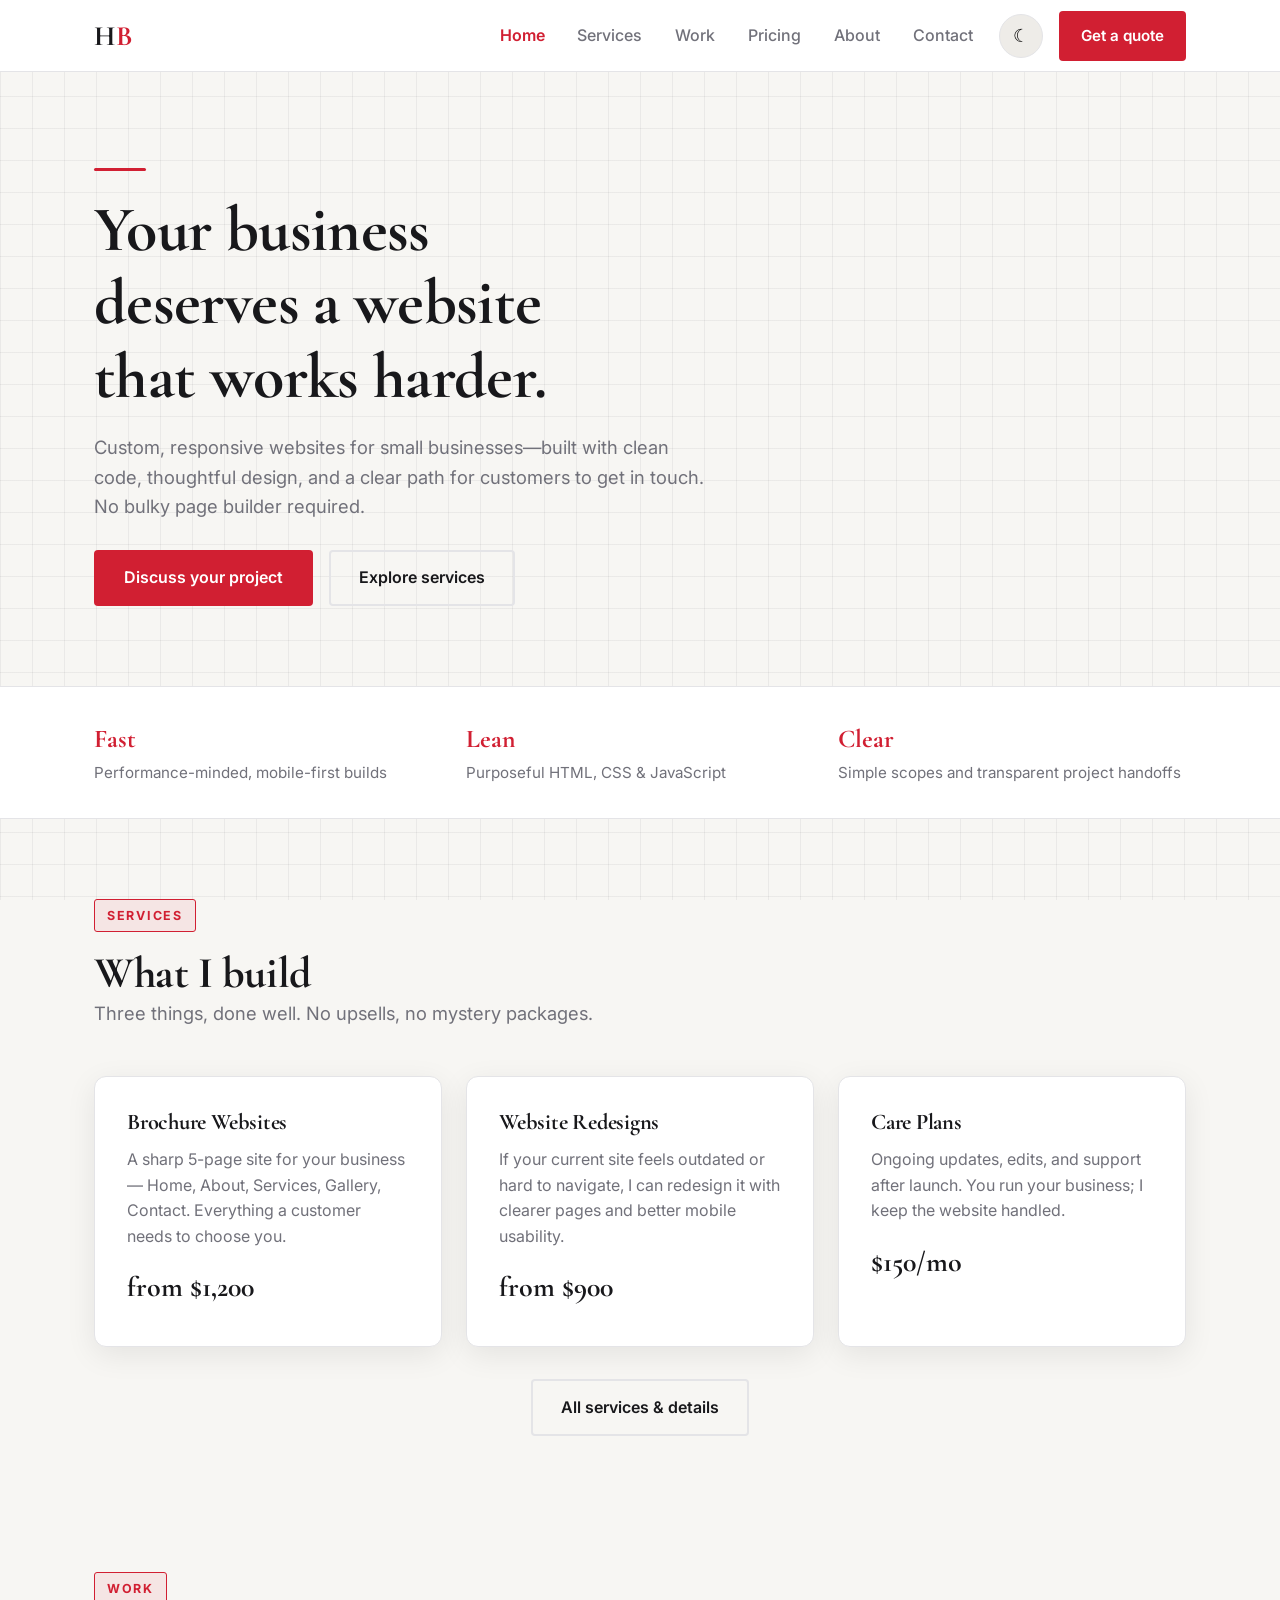
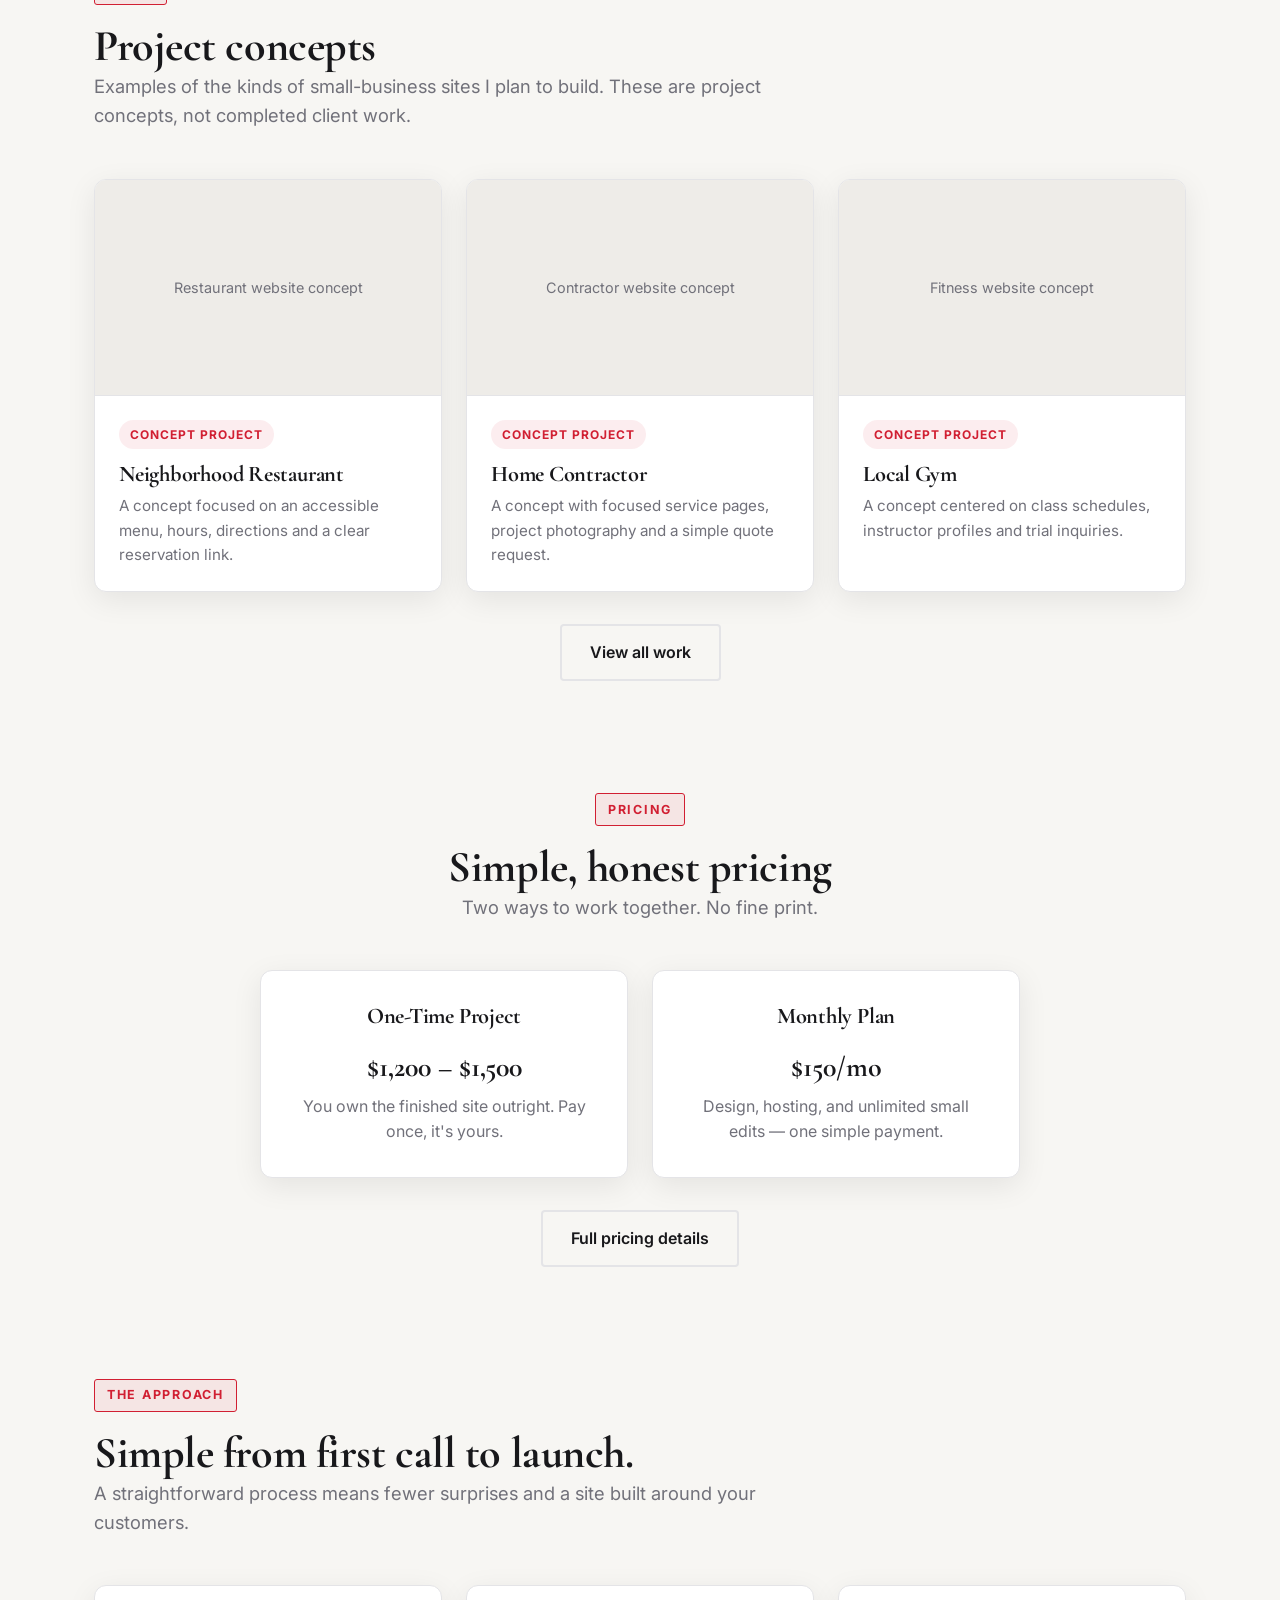
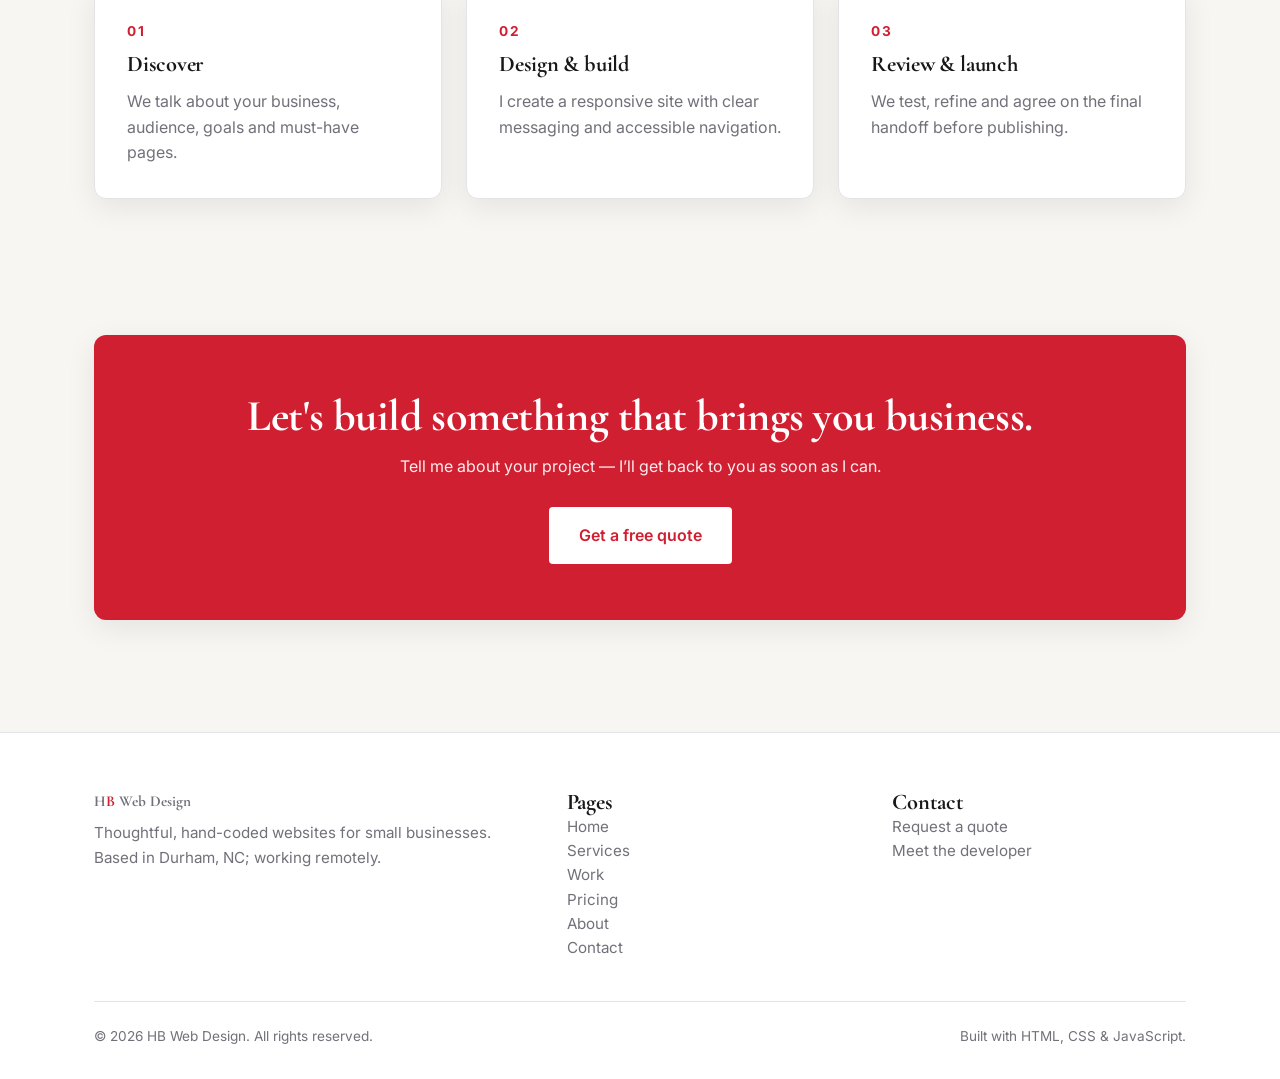
==== index.html @ 2595bcf3 "Build initial HB Web Design website" ====
<!DOCTYPE html>
<html lang="en" data-theme="light">
<head>
  <meta charset="UTF-8">
  <meta name="viewport" content="width=device-width, initial-scale=1.0">
  <title>HB Web Design — Websites for Small Businesses</title>
  <meta name="description" content="HB Web Design builds fast, hand-coded websites for small businesses in the Bay Area, New Orleans, and Durham. No page builders, no bloat — just sites that bring you customers.">
  <link rel="icon" type="image/png" href="assets/favicon.png">
  <link rel="stylesheet" href="styles.css">
  <script>
    // Set theme before paint: saved choice > system preference > light default
    (function () {
      var saved = null;
      try { saved = localStorage.getItem('hb-theme'); } catch (e) {}
      var theme = saved || (window.matchMedia('(prefers-color-scheme: dark)').matches ? 'dark' : 'light');
      document.documentElement.setAttribute('data-theme', theme);
    })();
  </script>
</head>
<body>
  <a class="skip-link" href="#main">Skip to content</a>

  <header class="site-header">
    <div class="container">
      <a class="brand" href="index.html">H<span>B</span></a>
      <button class="nav-toggle" type="button" aria-label="Open menu" aria-controls="primary-navigation" aria-expanded="false">☰</button>
      <nav class="nav" id="primary-navigation" aria-label="Main navigation">
        <a class="nav-link active" href="index.html">Home</a>
        <a class="nav-link" href="services.html">Services</a>
        <a class="nav-link" href="work.html">Work</a>
        <a class="nav-link" href="pricing.html">Pricing</a>
        <a class="nav-link" href="about.html">About</a>
        <a class="nav-link" href="contact.html">Contact</a>
        <button class="theme-toggle" type="button" aria-label="Toggle color theme">◐</button>
        <a class="btn btn-primary" href="contact.html">Get a quote</a>
      </nav>
    </div>
  </header>

  <main id="main">
    <!-- Hero -->
    <section class="hero">
      <div class="container">
        <h1>Your business deserves a website that works harder.</h1>
        <p class="lead">Custom, responsive websites for small businesses—built with clean code, thoughtful design, and a clear path for customers to get in touch. No bulky page builder required.</p>
        <div class="btn-group">
          <a class="btn btn-primary" href="contact.html">Discuss your project</a>
          <a class="btn btn-secondary" href="services.html">Explore services</a>
        </div>
      </div>
    </section>

    <!-- Trust strip -->
    <div class="trust-strip">
      <div class="container">
        <div class="trust-item">
          <strong>Fast</strong>
          <span>Performance-minded, mobile-first builds</span>
        </div>
        <div class="trust-item">
          <strong>Lean</strong>
          <span>Purposeful HTML, CSS &amp; JavaScript</span>
        </div>
        <div class="trust-item">
          <strong>Clear</strong>
          <span>Simple scopes and transparent project handoffs</span>
        </div>
      </div>
    </div>

    <!-- Services preview -->
    <section class="section">
      <div class="container">
        <div class="section-head">
          <span class="eyebrow">Services</span>
          <h2>What I build</h2>
          <p class="lead">Three things, done well. No upsells, no mystery packages.</p>
        </div>
        <div class="grid grid--3">
          <div class="card">
            <h3>Brochure Websites</h3>
            <p>A sharp 5-page site for your business — Home, About, Services, Gallery, Contact. Everything a customer needs to choose you.</p>
            <p class="price">from $1,200</p>
          </div>
          <div class="card">
            <h3>Website Redesigns</h3>
            <p>If your current site feels outdated or hard to navigate, I can redesign it with clearer pages and better mobile usability.</p>
            <p class="price">from $900</p>
          </div>
          <div class="card">
            <h3>Care Plans</h3>
            <p>Ongoing updates, edits, and support after launch. You run your business; I keep the website handled.</p>
            <p class="price">$150/mo</p>
          </div>
        </div>
        <div class="text-center mt-2">
          <a class="btn btn-secondary" href="services.html">All services &amp; details</a>
        </div>
      </div>
    </section>

    <!-- Featured work -->
    <section class="section section--tight">
      <div class="container">
        <div class="section-head">
          <span class="eyebrow">Work</span>
          <h2>Project concepts</h2>
          <p class="lead">Examples of the kinds of small-business sites I plan to build. These are project concepts, not completed client work.</p>
        </div>
        <div class="grid grid--3">
          <article class="work-card">
            <div class="work-media">Restaurant website concept</div>
            <div class="work-body">
              <span class="badge">Concept project</span>
              <h3>Neighborhood Restaurant</h3>
              <p>A concept focused on an accessible menu, hours, directions and a clear reservation link.</p>
            </div>
          </article>
          <article class="work-card">
            <div class="work-media">Contractor website concept</div>
            <div class="work-body">
              <span class="badge">Concept project</span>
              <h3>Home Contractor</h3>
              <p>A concept with focused service pages, project photography and a simple quote request.</p>
            </div>
          </article>
          <article class="work-card">
            <div class="work-media">Fitness website concept</div>
            <div class="work-body">
              <span class="badge">Concept project</span>
              <h3>Local Gym</h3>
              <p>A concept centered on class schedules, instructor profiles and trial inquiries.</p>
            </div>
          </article>
        </div>
        <div class="text-center mt-2">
          <a class="btn btn-secondary" href="work.html">View all work</a>
        </div>
      </div>
    </section>

    <!-- Pricing teaser -->
    <section class="section section--tight">
      <div class="container">
        <div class="section-head center">
          <span class="eyebrow">Pricing</span>
          <h2>Simple, honest pricing</h2>
          <p class="lead">Two ways to work together. No fine print.</p>
        </div>
        <div class="grid grid--2" style="max-width: 760px; margin: 0 auto;">
          <div class="card text-center">
            <h3>One-Time Project</h3>
            <p class="price">$1,200 – $1,500</p>
            <p>You own the finished site outright. Pay once, it's yours.</p>
          </div>
          <div class="card text-center">
            <h3>Monthly Plan</h3>
            <p class="price">$150/mo</p>
            <p>Design, hosting, and unlimited small edits — one simple payment.</p>
          </div>
        </div>
        <div class="text-center mt-2">
          <a class="btn btn-secondary" href="pricing.html">Full pricing details</a>
        </div>
      </div>
    </section>
    <!-- Approach -->
    <section class="section section--tight" aria-labelledby="approach-heading">
      <div class="container">
        <div class="section-head">
          <span class="eyebrow">The approach</span>
          <h2 id="approach-heading">Simple from first call to launch.</h2>
          <p class="lead">A straightforward process means fewer surprises and a site built around your customers.</p>
        </div>
        <div class="grid grid--3">
          <div class="card"><span class="step-number">01</span><h3>Discover</h3><p>We talk about your business, audience, goals and must-have pages.</p></div>
          <div class="card"><span class="step-number">02</span><h3>Design &amp; build</h3><p>I create a responsive site with clear messaging and accessible navigation.</p></div>
          <div class="card"><span class="step-number">03</span><h3>Review &amp; launch</h3><p>We test, refine and agree on the final handoff before publishing.</p></div>
        </div>
      </div>
    </section>

    <!-- Final CTA -->
    <section class="section">
      <div class="container">
        <div class="cta-band">
          <h2>Let's build something that brings you business.</h2>
          <p>Tell me about your project — I’ll get back to you as soon as I can.</p>
          <a class="btn btn-primary" href="contact.html">Get a free quote</a>
        </div>
      </div>
    </section>
  </main>

  <footer class="site-footer">
    <div class="container">
      <div class="footer-grid">
        <div>
          <p class="footer-brand">H<span>B</span> Web Design</p>
          <p>Thoughtful, hand-coded websites for small businesses. Based in Durham, NC; working remotely.</p>
        </div>
        <div>
          <h3>Pages</h3>
          <ul>
            <li><a href="index.html">Home</a></li>
            <li><a href="services.html">Services</a></li>
            <li><a href="work.html">Work</a></li>
            <li><a href="pricing.html">Pricing</a></li>
            <li><a href="about.html">About</a></li>
            <li><a href="contact.html">Contact</a></li>
          </ul>
        </div>
        <div>
          <h3>Contact</h3>
          <ul>
            <li><a href="contact.html">Request a quote</a></li>
            <li><a href="about.html">Meet the developer</a></li>
          </ul>
        </div>
      </div>
      <div class="footer-bottom">
        <span>© 2026 HB Web Design. All rights reserved.</span>
        <span>Built with HTML, CSS &amp; JavaScript.</span>
      </div>
    </div>
  </footer>

  <script src="main.js"></script>
</body>
</html>
---- styles.css ----
/* ============================================================
   HB Web Design — Design System (styles.css)
   File 1 of the build. Every page pulls from these tokens and
   components. Light mode is default; dark mode via [data-theme].
   ============================================================ */

/* ---------- Fonts ---------- */
/* Headings: Cormorant Garamond — sharp high-contrast serif, vintage
   book-spine feel. Body: Inter — clean neutral sans. */
@import url('https://fonts.googleapis.com/css2?family=Cormorant+Garamond:wght@500;600;700&family=Inter:wght@400;500;600;700&display=swap');

/* ---------- Theme tokens ---------- */
:root {
  --font-serif: 'Cormorant Garamond', Georgia, serif;
  --font-sans: 'Inter', -apple-system, BlinkMacSystemFont, 'Segoe UI', sans-serif;

  --radius: 12px;
  --radius-sm: 4px;
  --shadow: 0 8px 30px rgba(0, 0, 0, 0.08);
  --header-height: 72px;
  --max-width: 1140px;

  /* Light mode (default) — clean and trustworthy */
  --bg: #f7f6f3;
  --surface: #ffffff;
  --surface-2: #eeece8;
  --border: #e4e4e7;
  --text: #18181b;
  --muted: #71717a;
  --accent: #d11f32;          /* crimson */
  --accent-hover: #a81828;
  --accent-ink: #ffffff;      /* text on accent */
  --accent-soft: rgba(209, 31, 50, 0.08);
  --hero-watermark-opacity: 0; /* skull watermark: dark mode only */
  --grid-line: rgba(24, 24, 27, 0.055); /* graph-paper grid */
}

[data-theme="dark"] {
  --bg: #0c0c0e;
  --surface: #141417;
  --surface-2: #1c1c21;
  --border: #26262b;
  --text: #f4f4f5;
  --muted: #a1a1aa;
  --accent: #d11f32;          /* crimson */
  --accent-hover: #e03244;
  --accent-ink: #ffffff;
  --accent-soft: rgba(209, 31, 50, 0.12);
  --shadow: 0 8px 30px rgba(0, 0, 0, 0.45);
  --hero-watermark-opacity: 0.06;
  --grid-line: rgba(255, 255, 255, 0.055); /* graph-paper grid */
}

/* ---------- Reset & base ---------- */
*, *::before, *::after { box-sizing: border-box; margin: 0; padding: 0; }

html { scroll-behavior: smooth; }

body {
  font-family: var(--font-sans);
  /* A lightweight, CSS-only graph-paper background */
  background-color: var(--bg);
  background-image:
    linear-gradient(to right, var(--grid-line) 1px, transparent 1px),
    linear-gradient(to bottom, var(--grid-line) 1px, transparent 1px);
  background-size: 32px 32px;
  background-attachment: fixed;
  color: var(--text);
  line-height: 1.6;
  font-size: 1rem;
  -webkit-font-smoothing: antialiased;
  transition: background 0.25s ease, color 0.25s ease;
}

img { max-width: 100%; display: block; }

/* The grid is painted directly on body rather than placed behind it,
   so it stays visible on both light and dark themes. */

h1, h2, h3 {
  font-family: var(--font-serif);
  font-weight: 700;
  line-height: 1.15;
  letter-spacing: -0.01em;
}

h1 { font-size: clamp(2.5rem, 5vw, 4rem); }
h2 { font-size: clamp(1.9rem, 3.5vw, 2.75rem); }
h3 { font-size: 1.4rem; }

p { margin-bottom: 1rem; }
p:last-child { margin-bottom: 0; }

a { color: var(--accent); text-decoration: none; }
a:hover { text-decoration: underline; }

/* Visible focus for keyboard users */
:focus-visible {
  outline: 3px solid var(--accent);
  outline-offset: 2px;
  border-radius: 4px;
}

/* Skip link */
.skip-link {
  position: absolute;
  left: -9999px;
  top: 0;
  background: var(--accent);
  color: var(--accent-ink);
  padding: 0.75rem 1.25rem;
  z-index: 200;
  font-weight: 600;
}
.skip-link:focus { left: 1rem; top: 1rem; }

/* ---------- Layout ---------- */
.container {
  width: 100%;
  max-width: var(--max-width);
  margin: 0 auto;
  padding: 0 1.5rem;
}

.section { padding: 5rem 0; }
.section--tight { padding: 3.5rem 0; }

.section-head { max-width: 680px; margin-bottom: 3rem; }
.section-head.center { margin-left: auto; margin-right: auto; text-align: center; }

.eyebrow {
  display: inline-block;
  font-size: 0.78rem;
  font-weight: 700;
  letter-spacing: 0.14em;
  text-transform: uppercase;
  color: var(--accent);
  background: var(--accent-soft);
  border: 1px solid var(--accent);
  border-radius: 3px;
  padding: 0.35rem 0.75rem;
  margin-bottom: 1rem;
}

.section-head p.lead,
.lead { font-size: 1.15rem; color: var(--muted); }

/* ---------- Buttons ---------- */
.btn {
  display: inline-block;
  font-weight: 600;
  font-size: 1rem;
  padding: 0.85rem 1.75rem;
  border-radius: var(--radius-sm);
  border: 2px solid transparent;
  cursor: pointer;
  transition: background 0.2s ease, transform 0.15s ease, border-color 0.2s ease;
  text-decoration: none;
}
.btn:hover { text-decoration: none; transform: translateY(-1px); }

.btn-primary {
  background: var(--accent);
  color: var(--accent-ink);
}
.btn-primary:hover { background: var(--accent-hover); }

.btn-secondary {
  background: transparent;
  color: var(--text);
  border-color: var(--border);
}
.btn-secondary:hover { border-color: var(--accent); color: var(--accent); }

.btn-group { display: flex; gap: 1rem; flex-wrap: wrap; margin-top: 1.75rem; }

/* ---------- Header / nav ---------- */
.site-header {
  position: sticky;
  top: 0;
  z-index: 100;
  height: var(--header-height);
  background: var(--surface);
  border-bottom: 1px solid var(--border);
  transition: background 0.25s ease;
}

.site-header .container {
  height: var(--header-height);
  display: flex;
  align-items: center;
  justify-content: space-between;
  gap: 1rem;
}

.brand {
  font-family: var(--font-serif);
  font-weight: 700;
  font-size: 1.75rem;
  color: var(--text);
  letter-spacing: 0.02em;
  text-decoration: none;
}
.brand:hover { text-decoration: none; }
.brand span { color: var(--accent); }

.nav { display: flex; align-items: center; gap: 0.25rem; }

.nav a.nav-link {
  color: var(--muted);
  font-weight: 500;
  padding: 0.6rem 0.9rem;
  border-radius: var(--radius-sm);
  text-decoration: none;
  transition: color 0.2s ease, background 0.2s ease;
}
.nav a.nav-link:hover { color: var(--text); background: var(--surface-2); text-decoration: none; }
.nav a.nav-link.active { color: var(--accent); font-weight: 600; }

.nav .btn { margin-left: 0.75rem; padding: 0.65rem 1.25rem; font-size: 0.95rem; }

/* Theme toggle */
.theme-toggle {
  background: var(--surface-2);
  border: 1px solid var(--border);
  border-radius: 999px;
  width: 44px;
  height: 44px;
  display: inline-flex;
  align-items: center;
  justify-content: center;
  cursor: pointer;
  font-size: 1.15rem;
  margin-left: 0.5rem;
  transition: border-color 0.2s ease, transform 0.15s ease;
}
.theme-toggle:hover { border-color: var(--accent); transform: translateY(-1px); }

/* Mobile nav */
.nav-toggle {
  display: none;
  background: none;
  border: 1px solid var(--border);
  border-radius: var(--radius-sm);
  width: 44px;
  height: 44px;
  cursor: pointer;
  color: var(--text);
  font-size: 1.3rem;
}

/* ---------- Hero ---------- */
.hero {
  position: relative;
  overflow: hidden;
  padding: 6rem 0 5rem;
  background: transparent;
}
.hero .container { position: relative; z-index: 1; }
.hero::after {
  /* skull watermark — visible in dark mode only, via token opacity */
  content: "";
  position: absolute;
  right: -4rem;
  top: 50%;
  transform: translateY(-50%);
  width: min(480px, 60vw);
  aspect-ratio: 1;
  background: url('assets/mascot.png') center / contain no-repeat;
  opacity: var(--hero-watermark-opacity);
  pointer-events: none;
}

.hero h1 { margin-bottom: 1.25rem; max-width: 16ch; }
.hero .lead { max-width: 52ch; }

/* ---------- Trust strip ---------- */
.trust-strip {
  border-top: 1px solid var(--border);
  border-bottom: 1px solid var(--border);
  background: var(--surface);
}
.trust-strip .container {
  display: grid;
  grid-template-columns: repeat(3, 1fr);
  gap: 1.5rem;
  padding-top: 2rem;
  padding-bottom: 2rem;
}
.trust-item strong {
  display: block;
  font-family: var(--font-serif);
  font-size: 1.6rem;
  color: var(--accent);
}
.trust-item span { color: var(--muted); font-size: 0.95rem; }

/* ---------- Cards & grids ---------- */
.grid { display: grid; gap: 1.5rem; }
.grid--3 { grid-template-columns: repeat(3, 1fr); }
.grid--2 { grid-template-columns: repeat(2, 1fr); }

.card {
  background: var(--surface);
  border: 1px solid var(--border);
  border-radius: var(--radius);
  padding: 2rem;
  box-shadow: var(--shadow);
  transition: transform 0.2s ease, border-color 0.2s ease;
}
.card:hover { transform: translateY(-4px); border-color: var(--accent); }
.card h3 { margin-bottom: 0.75rem; }
.card p { color: var(--muted); }
.card .price {
  font-family: var(--font-serif);
  font-size: 1.75rem;
  font-weight: 700;
  color: var(--text);
  margin: 1rem 0 0.25rem;
}
.card ul { list-style: none; margin-top: 1rem; }
.card ul li {
  padding: 0.45rem 0 0.45rem 1.75rem;
  position: relative;
  color: var(--muted);
  border-top: 1px solid var(--border);
}
.card ul li::before {
  content: "✓";
  position: absolute;
  left: 0.25rem;
  color: var(--accent);
  font-weight: 700;
}
.card.featured { border: 2px solid var(--accent); }

/* Red-box highlight (from the 8-bit portfolio's crimson theme):
   sharp corners, red frame, faint red glow. Use on featured cards. */
.card--framed {
  border-radius: 3px;
  border: 1px solid var(--accent);
  box-shadow: var(--shadow), 0 0 24px rgba(209, 31, 50, 0.10);
}

/* ---------- Work / portfolio ---------- */
.work-card {
  background: var(--surface);
  border: 1px solid var(--border);
  border-radius: var(--radius);
  overflow: hidden;
  box-shadow: var(--shadow);
  transition: transform 0.2s ease;
}
.work-card:hover { transform: translateY(-4px); }
.work-card .work-media {
  aspect-ratio: 16 / 10;
  background: var(--surface-2);
  display: flex;
  align-items: center;
  justify-content: center;
  color: var(--muted);
  font-size: 0.9rem;
  border-bottom: 1px solid var(--border);
}
.work-card .work-body { padding: 1.5rem; }
.work-card .work-body h3 { margin-bottom: 0.5rem; }
.work-card .work-body p { color: var(--muted); font-size: 0.95rem; }
.badge {
  display: inline-block;
  font-size: 0.75rem;
  font-weight: 700;
  letter-spacing: 0.08em;
  text-transform: uppercase;
  background: var(--accent-soft);
  color: var(--accent);
  padding: 0.3rem 0.7rem;
  border-radius: 999px;
  margin-bottom: 0.75rem;
}

/* ---------- Testimonials ---------- */
.testimonial {
  background: var(--surface);
  border: 1px solid var(--border);
  border-left: 4px solid var(--accent);
  border-radius: var(--radius-sm);
  padding: 1.75rem;
}
.testimonial p { font-style: italic; }
.testimonial cite {
  display: block;
  margin-top: 1rem;
  font-style: normal;
  font-weight: 600;
  font-size: 0.9rem;
  color: var(--muted);
}

/* ---------- CTA band ---------- */
.cta-band {
  background: var(--accent);
  color: var(--accent-ink);
  border-radius: var(--radius);
  padding: 3.5rem 2.5rem;
  text-align: center;
}
.cta-band h2 { margin-bottom: 0.75rem; }
.cta-band p { opacity: 0.92; margin-bottom: 1.75rem; }
.cta-band .btn-primary {
  background: var(--accent-ink);
  color: var(--accent);
}
.cta-band .btn-primary:hover { background: var(--surface-2); }

/* ---------- FAQ ---------- */
.faq details {
  background: var(--surface);
  border: 1px solid var(--border);
  border-radius: var(--radius-sm);
  margin-bottom: 0.75rem;
  overflow: hidden;
}
.faq summary {
  padding: 1.1rem 1.5rem;
  font-weight: 600;
  cursor: pointer;
  list-style: none;
  display: flex;
  justify-content: space-between;
  align-items: center;
  gap: 1rem;
}
.faq summary::-webkit-details-marker { display: none; }
.faq summary::after {
  content: "+";
  color: var(--accent);
  font-size: 1.4rem;
  font-weight: 700;
  flex-shrink: 0;
}
.faq details[open] summary::after { content: "–"; }
.faq .faq-answer { padding: 0 1.5rem 1.25rem; color: var(--muted); }

/* ---------- Forms ---------- */
.form-group { margin-bottom: 1.25rem; }
.form-group label {
  display: block;
  font-weight: 600;
  margin-bottom: 0.4rem;
  font-size: 0.95rem;
}
.form-group input,
.form-group textarea,
.form-group select {
  width: 100%;
  font: inherit;
  color: var(--text);
  background: var(--surface);
  border: 1px solid var(--border);
  border-radius: var(--radius-sm);
  padding: 0.8rem 1rem;
  transition: border-color 0.2s ease;
}
.form-group input:focus,
.form-group textarea:focus,
.form-group select:focus {
  outline: none;
  border-color: var(--accent);
  box-shadow: 0 0 0 3px var(--accent-soft);
}
.form-group textarea { min-height: 140px; resize: vertical; }
.form-note { font-size: 0.85rem; color: var(--muted); margin-top: 1rem; }

/* ---------- Steps / process ---------- */
.steps { counter-reset: step; }
.step {
  position: relative;
  padding-left: 3.5rem;
  margin-bottom: 2rem;
}
.step::before {
  counter-increment: step;
  content: counter(step);
  position: absolute;
  left: 0;
  top: 0;
  width: 2.5rem;
  height: 2.5rem;
  border-radius: 50%;
  background: var(--accent);
  color: var(--accent-ink);
  font-weight: 700;
  display: flex;
  align-items: center;
  justify-content: center;
}
.step h3 { margin-bottom: 0.4rem; }
.step p { color: var(--muted); }

/* ---------- Footer ---------- */
.site-footer {
  background: var(--surface);
  border-top: 1px solid var(--border);
  padding: 3.5rem 0 2rem;
  margin-top: 2rem;
}
.footer-grid {
  display: grid;
  grid-template-columns: 1.5fr 1fr 1fr;
  gap: 2rem;
  margin-bottom: 2.5rem;
}
.footer-brand {
  font-family: var(--font-serif);
  font-size: 1.5rem;
  font-weight: 700;
  margin-bottom: 0.5rem;
}
.footer-brand span { color: var(--accent); }
.site-footer p, .site-footer li { color: var(--muted); font-size: 0.95rem; }
.site-footer ul { list-style: none; }
.site-footer ul a { color: var(--muted); }
.site-footer ul a:hover { color: var(--accent); }
.footer-bottom {
  border-top: 1px solid var(--border);
  padding-top: 1.5rem;
  display: flex;
  justify-content: space-between;
  flex-wrap: wrap;
  gap: 0.75rem;
  font-size: 0.85rem;
  color: var(--muted);
}

/* ---------- Utilities ---------- */
.text-center { text-align: center; }
.mt-1 { margin-top: 1rem; } .mt-2 { margin-top: 2rem; } .mt-3 { margin-top: 3rem; }
.mb-1 { margin-bottom: 1rem; } .mb-2 { margin-bottom: 2rem; }
.muted { color: var(--muted); }
.divider {
  border: none;
  border-top: 1px solid var(--border);
  margin: 3rem 0;
}

/* ---------- Responsive ---------- */
@media (max-width: 900px) {
  .grid--3 { grid-template-columns: 1fr 1fr; }
  .trust-strip .container { grid-template-columns: 1fr; gap: 1rem; }
  .footer-grid { grid-template-columns: 1fr 1fr; }
}

@media (max-width: 640px) {
  .section { padding: 3.5rem 0; }
  .grid--3, .grid--2 { grid-template-columns: 1fr; }
  .footer-grid { grid-template-columns: 1fr; }

  /* Mobile nav: hidden menu behind hamburger */
  .nav-toggle { display: inline-flex; align-items: center; justify-content: center; }
  .nav {
    display: none;
    position: absolute;
    top: var(--header-height);
    left: 0;
    right: 0;
    background: var(--surface);
    border-bottom: 1px solid var(--border);
    flex-direction: column;
    align-items: stretch;
    padding: 1rem 1.5rem 1.5rem;
  }
  .nav.open { display: flex; }
  .nav a.nav-link { padding: 0.9rem 0.5rem; border-top: 1px solid var(--border); }
  .nav .btn { margin: 1rem 0 0; text-align: center; }
  .theme-toggle { margin-left: 0; }
}

/* Respect reduced motion */
@media (prefers-reduced-motion: reduce) {
  html { scroll-behavior: auto; }
  *, *::before, *::after { transition: none !important; }
}

/* ============================================================
   HB Web Design — Crimson editorial refinements
   Subtle, readable details shared by every static page.
   ============================================================ */

/* Crisp section separation over the graph-paper canvas */
.section--tight { position: relative; }

/* Keep cards readable instead of letting grid lines show through text */
.card, .work-card, .cta-band { box-shadow: var(--shadow); }

/* A restrained crimson accent above the main page heading */
.hero h1::before {
  content: "";
  display: block;
  width: 52px;
  height: 3px;
  margin-bottom: 1.35rem;
  background: var(--accent);
  border-radius: 2px;
}

/* More legible text selection and keyboard focus */
::selection { background: var(--accent); color: #fff; }

/* Avoid fixed background rendering issues on smaller devices */
@media (max-width: 640px) {
  body { background-attachment: scroll; background-size: 28px 28px; }
  .hero { padding: 4.5rem 0 3.5rem; }
}

/* Site-wide final touches */
.step-number { display: inline-block; font: 700 .85rem var(--font-sans); letter-spacing: .12em; color: var(--accent); margin-bottom: .75rem; }
.work-media { padding: 1.25rem; text-align: center; }
.hero .btn-group { align-items: center; }
button:disabled { cursor: not-allowed; opacity: .65; }
@media (prefers-reduced-motion: reduce) { *, *::before, *::after { animation-duration: .01ms !important; scroll-behavior: auto !important; } }
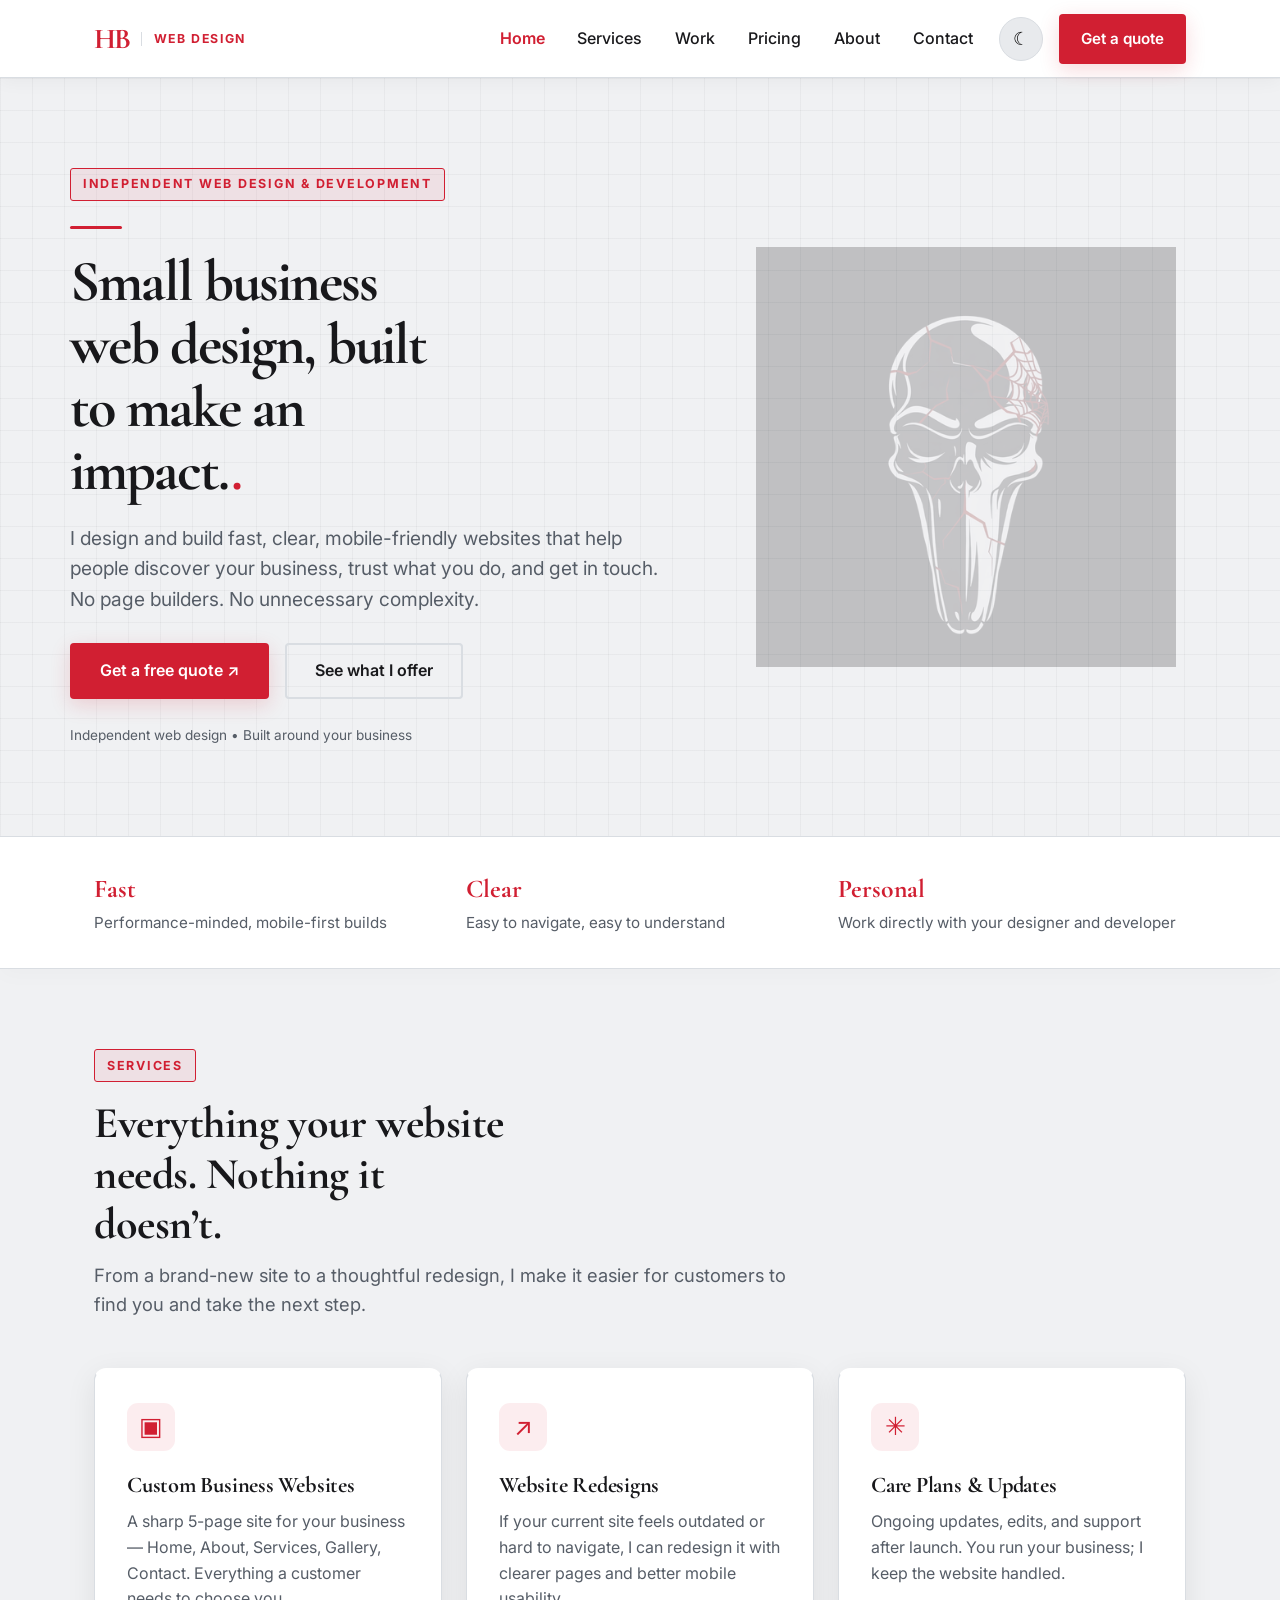
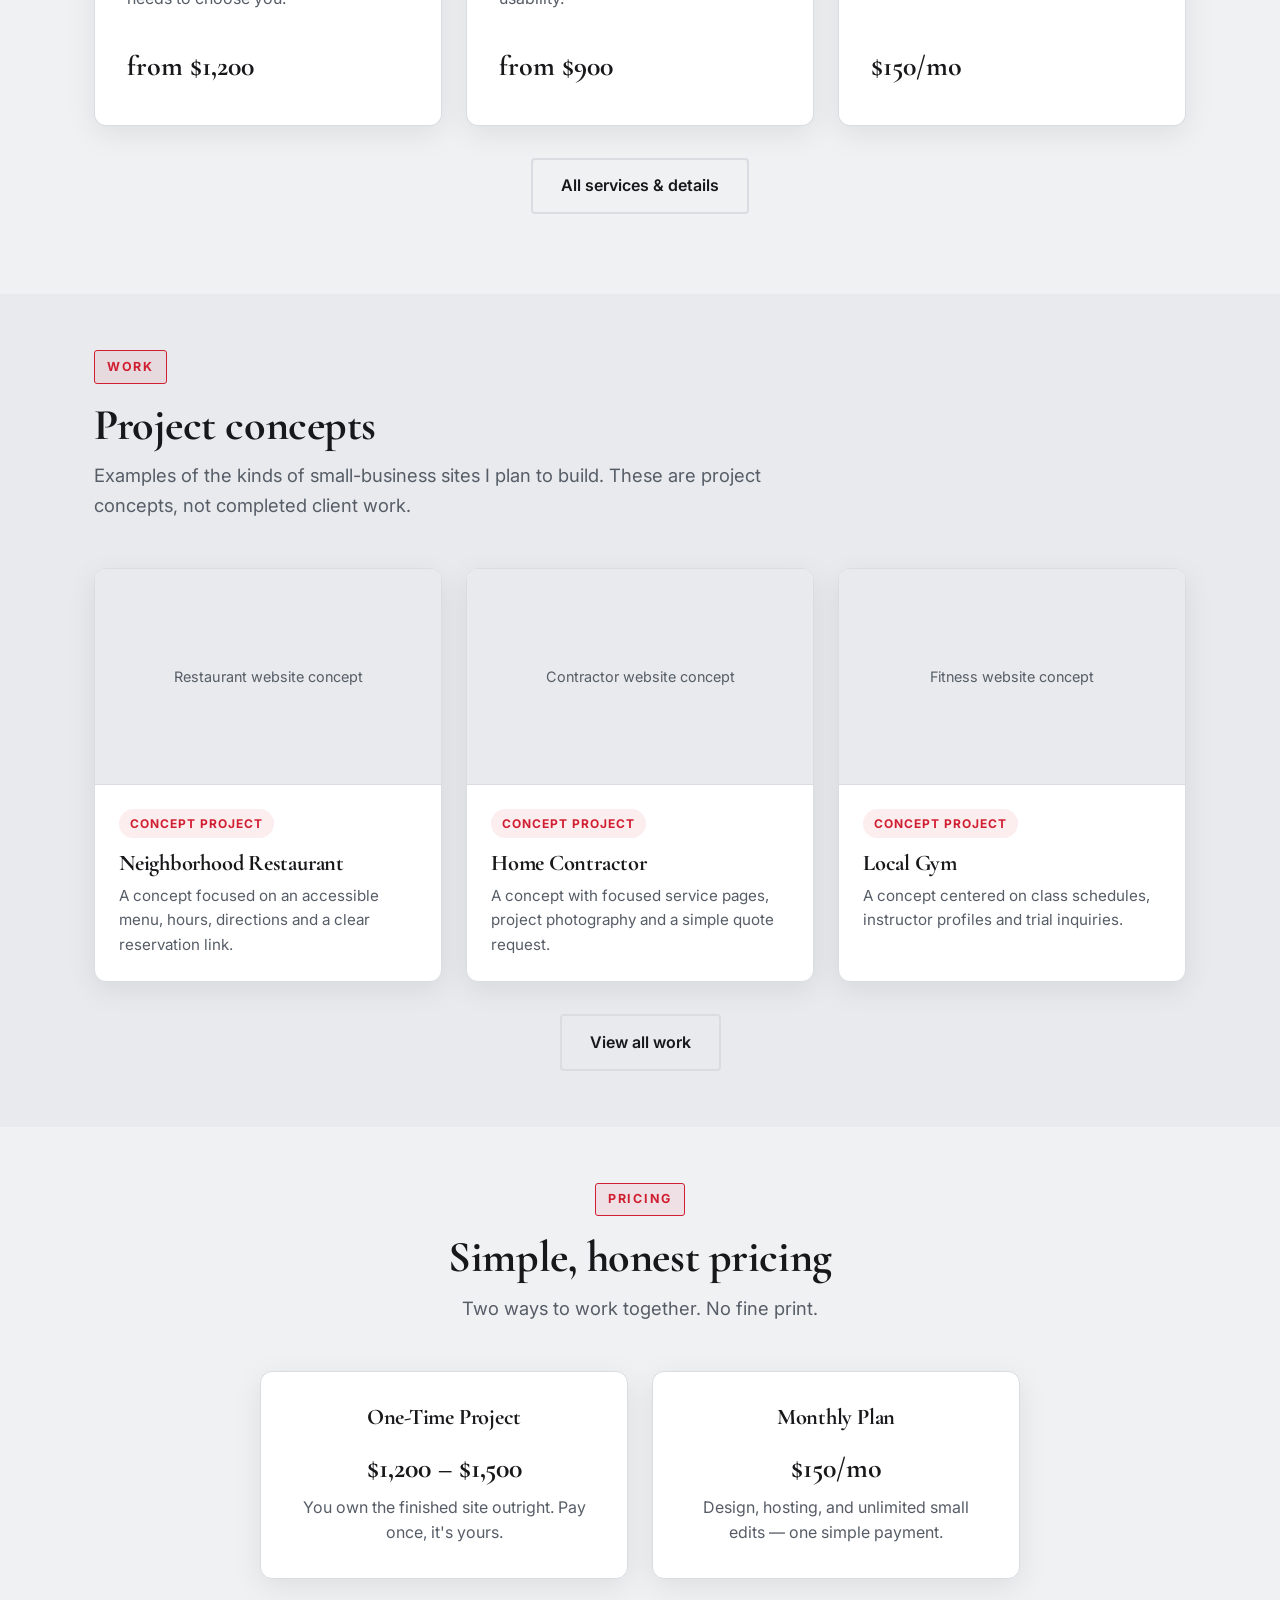
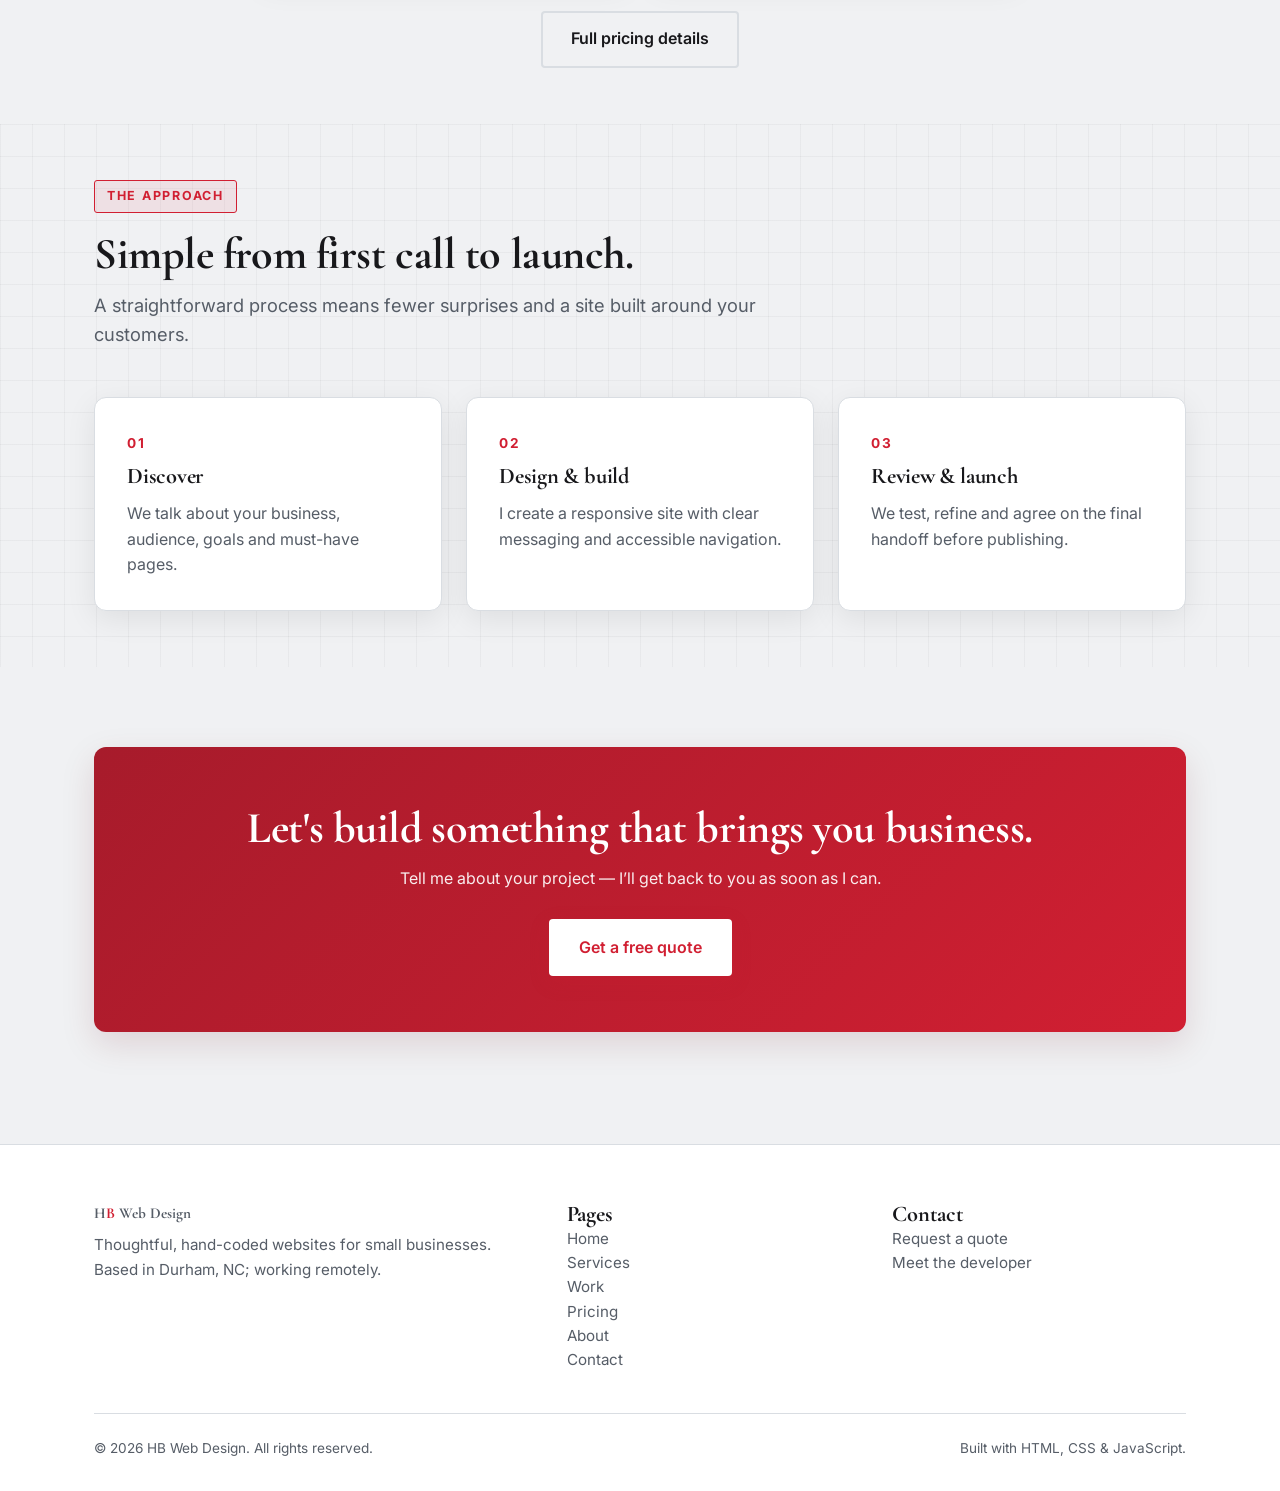
==== commit 4d3e5032: "Refine website design, branding, and homepage" ====
--- a/index.html
+++ b/index.html
@@ -22,7 +22,7 @@
 
   <header class="site-header">
     <div class="container">
-      <a class="brand" href="index.html">H<span>B</span></a>
+      <a class="brand" href="index.html" aria-label="HB Web Design — Home"><span class="brand-mark" aria-hidden="true">H<span>B</span></span><span class="brand-name">Web Design</span></a>
       <button class="nav-toggle" type="button" aria-label="Open menu" aria-controls="primary-navigation" aria-expanded="false">☰</button>
       <nav class="nav" id="primary-navigation" aria-label="Main navigation">
         <a class="nav-link active" href="index.html">Home</a>
@@ -41,12 +41,17 @@
     <!-- Hero -->
     <section class="hero">
       <div class="container">
-        <h1>Your business deserves a website that works harder.</h1>
-        <p class="lead">Custom, responsive websites for small businesses—built with clean code, thoughtful design, and a clear path for customers to get in touch. No bulky page builder required.</p>
+        <span class="eyebrow">Independent web design &amp; development</span>
+        <h1>Small business web design, built to make an impact.<span class="headline-dot">.</span></h1>
+        <p class="lead">I design and build fast, clear, mobile-friendly websites that help people discover your business, trust what you do, and get in touch. No page builders. No unnecessary complexity.</p>
         <div class="btn-group">
-          <a class="btn btn-primary" href="contact.html">Discuss your project</a>
-          <a class="btn btn-secondary" href="services.html">Explore services</a>
-        </div>
+          <a class="btn btn-primary" href="contact.html">Get a free quote <span aria-hidden="true">↗</span></a>
+          <a class="btn btn-secondary" href="services.html">See what I offer</a>
+        </div>
+        <p class="hero-note">Independent web design • Built around your business</p>
+      </div>
+      <div class="hero-logo" aria-hidden="true">
+        <img src="assets/mascot.png" alt="" width="420" height="420" loading="eager">
       </div>
     </section>
 
@@ -58,37 +63,40 @@
           <span>Performance-minded, mobile-first builds</span>
         </div>
         <div class="trust-item">
-          <strong>Lean</strong>
-          <span>Purposeful HTML, CSS &amp; JavaScript</span>
+          <strong>Clear</strong>
+          <span>Easy to navigate, easy to understand</span>
         </div>
         <div class="trust-item">
-          <strong>Clear</strong>
-          <span>Simple scopes and transparent project handoffs</span>
+          <strong>Personal</strong>
+          <span>Work directly with your designer and developer</span>
         </div>
       </div>
     </div>
 
     <!-- Services preview -->
-    <section class="section">
+    <section class="section section--services">
       <div class="container">
         <div class="section-head">
           <span class="eyebrow">Services</span>
-          <h2>What I build</h2>
-          <p class="lead">Three things, done well. No upsells, no mystery packages.</p>
-        </div>
-        <div class="grid grid--3">
+          <h2>Everything your website needs. Nothing it doesn’t.</h2>
+          <p class="lead">From a brand-new site to a thoughtful redesign, I make it easier for customers to find you and take the next step.</p>
+        </div>
+        <div class="grid grid--3 service-grid">
           <div class="card">
-            <h3>Brochure Websites</h3>
+            <span class="service-icon" aria-hidden="true">▣</span>
+            <h3>Custom Business Websites</h3>
             <p>A sharp 5-page site for your business — Home, About, Services, Gallery, Contact. Everything a customer needs to choose you.</p>
             <p class="price">from $1,200</p>
           </div>
           <div class="card">
+            <span class="service-icon" aria-hidden="true">↗</span>
             <h3>Website Redesigns</h3>
             <p>If your current site feels outdated or hard to navigate, I can redesign it with clearer pages and better mobile usability.</p>
             <p class="price">from $900</p>
           </div>
           <div class="card">
-            <h3>Care Plans</h3>
+            <span class="service-icon" aria-hidden="true">✳</span>
+            <h3>Care Plans &amp; Updates</h3>
             <p>Ongoing updates, edits, and support after launch. You run your business; I keep the website handled.</p>
             <p class="price">$150/mo</p>
           </div>
@@ -100,7 +108,7 @@
     </section>
 
     <!-- Featured work -->
-    <section class="section section--tight">
+    <section class="section section--tight section--quiet">
       <div class="container">
         <div class="section-head">
           <span class="eyebrow">Work</span>
@@ -165,7 +173,7 @@
       </div>
     </section>
     <!-- Approach -->
-    <section class="section section--tight" aria-labelledby="approach-heading">
+    <section class="section section--tight section--grid" aria-labelledby="approach-heading">
       <div class="container">
         <div class="section-head">
           <span class="eyebrow">The approach</span>
--- a/styles.css
+++ b/styles.css
@@ -21,33 +21,33 @@
   --max-width: 1140px;
 
   /* Light mode (default) — clean and trustworthy */
-  --bg: #f7f6f3;
+  --bg: #f0f1f3;
   --surface: #ffffff;
-  --surface-2: #eeece8;
-  --border: #e4e4e7;
+  --surface-2: #e8eaed;
+  --border: #d9dde2;
   --text: #18181b;
-  --muted: #71717a;
+  --muted: #565d67;
   --accent: #d11f32;          /* crimson */
   --accent-hover: #a81828;
   --accent-ink: #ffffff;      /* text on accent */
   --accent-soft: rgba(209, 31, 50, 0.08);
-  --hero-watermark-opacity: 0; /* skull watermark: dark mode only */
+  --hero-watermark-opacity: 0.075; /* brand watermark on both themes */
   --grid-line: rgba(24, 24, 27, 0.055); /* graph-paper grid */
 }
 
 [data-theme="dark"] {
-  --bg: #0c0c0e;
-  --surface: #141417;
-  --surface-2: #1c1c21;
-  --border: #26262b;
-  --text: #f4f4f5;
-  --muted: #a1a1aa;
+  --bg: #2b2d33;
+  --surface: #34363d;
+  --surface-2: #3e4149;
+  --border: #51545d;
+  --text: #f8f8f9;
+  --muted: #d0d2d8;
   --accent: #d11f32;          /* crimson */
   --accent-hover: #e03244;
   --accent-ink: #ffffff;
   --accent-soft: rgba(209, 31, 50, 0.12);
   --shadow: 0 8px 30px rgba(0, 0, 0, 0.45);
-  --hero-watermark-opacity: 0.06;
+  --hero-watermark-opacity: 0.10;
   --grid-line: rgba(255, 255, 255, 0.055); /* graph-paper grid */
 }
 
@@ -258,7 +258,7 @@
 }
 .hero .container { position: relative; z-index: 1; }
 .hero::after {
-  /* skull watermark — visible in dark mode only, via token opacity */
+  /* Brand watermark shared by both modes; requires assets/mascot.png */
   content: "";
   position: absolute;
   right: -4rem;
@@ -618,3 +618,134 @@
 .hero .btn-group { align-items: center; }
 button:disabled { cursor: not-allowed; opacity: .65; }
 @media (prefers-reduced-motion: reduce) { *, *::before, *::after { animation-duration: .01ms !important; scroll-behavior: auto !important; } }
+
+/* ============================================================
+   HB Web Design — approachable agency refresh
+   Light graphite surfaces, crimson accents, clear hierarchy.
+   ============================================================ */
+:root { --glow: rgba(209,31,50,.16); --header-height: 78px; }
+[data-theme="dark"] { --glow: rgba(255,96,112,.19); }
+body { background-image: linear-gradient(to right,var(--grid-line) 1px,transparent 1px),linear-gradient(to bottom,var(--grid-line) 1px,transparent 1px); }
+.site-header { box-shadow: 0 3px 18px rgba(0,0,0,.045); backdrop-filter: blur(14px); }
+.brand { display: inline-flex; align-items: center; gap: .7rem; flex-shrink: 0; }
+.brand-mark { font-size: 1.8rem; letter-spacing:-.06em; line-height: 1; }
+.brand-name { font: 700 .77rem/1.15 var(--font-sans); letter-spacing: .13em; text-transform: uppercase; max-width: 7rem; color:var(--text); border-left:1px solid var(--border); padding-left:.75rem; }
+.nav a.nav-link { color:var(--text); }
+.nav a.nav-link:hover { color:var(--accent); background:var(--accent-soft); }
+.nav a.nav-link.active { color:var(--accent); }
+.hero { isolation:isolate; padding-top: 6.6rem; padding-bottom: 6rem; }
+.hero::before { content:""; position:absolute; z-index:0; top:-15rem; right:-10rem; width:42rem; height:42rem; border-radius:50%; background:radial-gradient(circle,rgba(209,31,50,.10), transparent 65%); pointer-events:none; }
+.hero::after { right: 1%; width:min(420px,40vw); }
+.hero .eyebrow { margin-bottom:1.6rem; }
+.hero h1 { max-width: 18ch; letter-spacing:-.035em; font-size: clamp(2.9rem,5.4vw,5rem); }
+.hero .lead { max-width:62ch; color:var(--muted); font-size:clamp(1.05rem,1.6vw,1.2rem); }
+.section-head h2 { margin-bottom:.7rem; }
+.section-head .lead { color:var(--muted); }
+.btn, .theme-toggle, .nav-toggle { transition: transform .2s ease,box-shadow .25s ease,background .2s ease,border-color .2s ease,color .2s ease; }
+.btn-primary { box-shadow: 0 6px 20px rgba(209,31,50,.17); }
+.btn-primary:hover { transform:translateY(-3px); box-shadow:0 10px 28px rgba(209,31,50,.31); }
+.btn-secondary:hover, .theme-toggle:hover { transform:translateY(-2px); box-shadow:0 0 0 4px var(--glow); }
+.card,.work-card,.faq details,.testimonial { transition:transform .25s ease,box-shadow .3s ease,border-color .25s ease; }
+.card:hover,.work-card:hover { transform:translateY(-5px); border-color:var(--accent); box-shadow:0 12px 34px var(--glow),var(--shadow); }
+.faq details:hover { border-color:var(--accent); box-shadow: 0 4px 18px var(--glow); }
+.work-card .work-media { background:var(--surface-2); }
+.cta-band { background:linear-gradient(135deg,#a71b2b,#d11f32); box-shadow:0 12px 34px rgba(100,10,22,.13); }
+.trust-strip { box-shadow:0 5px 22px rgba(0,0,0,.025); }
+[data-theme="dark"] .site-header { box-shadow:0 4px 22px rgba(0,0,0,.12); }
+[data-theme="dark"] .hero::before { background:radial-gradient(circle,rgba(224,50,68,.15),transparent 65%); }
+@media (max-width: 920px) { .brand-name { font-size:.67rem; } .hero::after { opacity:calc(var(--hero-watermark-opacity) * .8); } }
+@media (max-width: 640px) { .hero { padding:4.25rem 0; } .hero::after { width:240px; right:-80px; top:35%; } .hero h1 { font-size:clamp(2.6rem,10vw,3.6rem); } }
+@media (prefers-reduced-motion: reduce) { *,*::before,*::after { transition:none!important; animation:none!important; scroll-behavior:auto!important; } }
+
+/* ============================================================
+   V3 — intentional grid, calm surfaces, expressive agency hero.
+   ============================================================ */
+:root { --grid-line: rgba(35,38,45,.045); }
+[data-theme="dark"] { --grid-line: rgba(255,255,255,.035); }
+/* Grid should be an accent, not compete with every paragraph. */
+body { background-image: none; }
+.hero, .section--grid {
+  background-color:var(--bg);
+  background-image: linear-gradient(to right,var(--grid-line) 1px,transparent 1px),linear-gradient(to bottom,var(--grid-line) 1px,transparent 1px);
+  background-size: 32px 32px;
+}
+.section--quiet { background:var(--surface-2); }
+/* Retire the old mascot/target watermark entirely, across all modes. */
+.hero::after { content:none !important; background:none !important; }
+.hero { display:grid; align-items:center; min-height:590px; padding:5.6rem max(1.5rem,calc((100vw - 1140px)/2)) 5.6rem; grid-template-columns: minmax(0,1.05fr) minmax(340px,.95fr); gap:3.5rem; }
+.hero > .container { padding:0; width:100%; }
+.hero h1 { font-size:clamp(2.8rem,4.55vw,4.75rem); max-width:14ch; line-height:1.08; }
+.headline-dot { color:var(--accent); }
+.hero .lead { max-width:52ch; }
+.hero-note { color:var(--muted); font-size:.85rem; margin-top:1.6rem; }
+.hero-showcase { position:relative; z-index:1; min-width:0; animation: showcase-enter .9s cubic-bezier(.2,.7,.2,1) both; }
+.browser-window { overflow:hidden; border:1px solid var(--border); border-radius:14px; background:var(--surface); box-shadow:0 22px 55px rgba(15,18,25,.18),0 0 38px rgba(209,31,50,.07); transform:rotate(1.5deg); transition:transform .4s ease,box-shadow .4s ease; }
+.browser-window:hover { transform:translateY(-6px) rotate(0deg); box-shadow:0 32px 70px rgba(15,18,25,.20),0 0 46px rgba(209,31,50,.15); }
+.browser-bar { display:flex; align-items:center; justify-content:space-between; padding:.8rem 1rem; border-bottom:1px solid var(--border); background:var(--surface-2); gap:.7rem; }
+.browser-dots { display:flex; gap:5px; }
+.browser-dots i { width:8px; height:8px; border-radius:50%; background:#cf6c77; }
+.browser-dots i:nth-child(2) { background:#dfb66e; }.browser-dots i:nth-child(3) { background:#8eb995; }
+.browser-url { font:500 .7rem var(--font-sans); color:var(--muted); }
+.browser-spark { color:var(--accent); }
+.browser-content { padding:1.5rem; min-height:330px; color:#22252a; background:linear-gradient(120deg,#ffffff,#f5f5f6); }
+.mock-nav { display:flex; justify-content:space-between; gap:1rem; align-items:center; font-size:.55rem; letter-spacing:.06em; margin-bottom:3.1rem; }
+.mock-brand { font-size:.9rem; font-weight:800; }.mock-brand span { color:#d11f32; }.mock-links { color:#656a72; }
+.mock-hero { display:flex; flex-direction:column; max-width:280px; gap:.8rem; }
+.mock-eyebrow { font-size:.57rem; letter-spacing:.12em; font-weight:700; color:#c3293e; }
+.mock-hero strong { font:700 clamp(1.6rem,2.4vw,2.4rem)/1.1 var(--font-serif); letter-spacing:-.03em; }
+.mock-copy { font-size:.72rem; color:#61646e; }.mock-button { width:max-content; padding:.65rem .9rem; margin-top:.3rem; background:#d11f32; color:#fff; font-size:.55rem; font-weight:800; letter-spacing:.06em; border-radius:3px; }
+.mock-cards { display:flex; gap:.7rem; margin-top:2.4rem; }.mock-cards span { width:33%; height:40px; border:1px solid #e3e3e6; background:#f2f2f4; border-radius:5px; }
+.showcase-tag { position:absolute; right:-12px; bottom:-20px; border:1px solid var(--border); color:var(--text); background:var(--surface); padding:.75rem 1rem; border-radius:6px; box-shadow:var(--shadow); font-size:.75rem; font-weight:700; }
+.tag-pulse { display:inline-block; width:8px; height:8px; background:var(--accent); border-radius:100%; margin-right:.5rem; box-shadow:0 0 0 5px var(--accent-soft); animation: soft-pulse 2.8s infinite; }
+.section--services .section-head { max-width:720px; }.section--services .section-head h2 { max-width:20ch; }
+.service-grid { align-items:stretch; }.service-grid .card { position:relative; overflow:hidden; display:flex; flex-direction:column; border-top:3px solid transparent; }.service-grid .card:hover { border-top-color:var(--accent); }
+.service-grid .card .price { margin-top:auto; padding-top:1rem; }.service-icon { display:grid; place-items:center; width:48px; height:48px; border-radius:11px; margin-bottom:1.3rem; background:var(--accent-soft); color:var(--accent); font-size:1.55rem; transition:transform .35s ease,box-shadow .35s ease; }
+.service-grid .card:hover .service-icon { transform:rotate(-8deg) scale(1.08); box-shadow:0 0 18px var(--glow); }
+.section--grid .card { background:var(--surface); }
+@keyframes showcase-enter { from { opacity:0; transform:translateY(25px) scale(.97); } to { opacity:1; transform:translateY(0) scale(1); } }
+@keyframes soft-pulse { 50% { box-shadow:0 0 0 9px transparent; } }
+@media (max-width:900px) { .hero { grid-template-columns:1fr; min-height:0; gap:2.6rem; padding:4.5rem 1.5rem; }.hero h1 { max-width:17ch; }.hero-showcase { width:min(100%,560px); margin:0 auto; } }
+@media (max-width:640px) { .hero { padding:3.4rem 1.5rem 4rem; }.hero h1 { font-size:clamp(2.65rem,10vw,3.65rem); }.mock-links { display:none; }.browser-content { min-height:300px; }.showcase-tag { right:0; } }
+@media (prefers-reduced-motion:reduce) { .hero-showcase,.tag-pulse { animation:none !important; }.browser-window,.service-icon { transition:none !important; } }
+
+/* ============================================================
+   V4 — real logo hero, no CSS browser illustration or target
+   Put your original transparent logo at assets/mascot.png.
+   This is the same image for light and dark modes.
+   ============================================================ */
+.hero::before, .hero::after { content: none !important; background: none !important; }
+.hero { grid-template-columns: minmax(0,1.1fr) minmax(230px,.9fr); }
+.hero-logo { display:flex; justify-content:center; align-items:center; min-width:0; position:relative; z-index:1; animation:hero-logo-enter .85s ease both; }
+.hero-logo img { width:min(100%,370px); height:auto; object-fit:contain; filter:drop-shadow(0 12px 24px rgba(20,20,26,.12)); transition:transform .35s ease,filter .35s ease; }
+.hero-logo img:hover { transform:translateY(-5px) scale(1.025); filter:drop-shadow(0 18px 32px rgba(20,20,26,.18)); }
+@keyframes hero-logo-enter { from { opacity:0; transform:translateY(18px); } to { opacity:1; transform:translateY(0); } }
+@media (max-width:900px) { .hero { grid-template-columns:1fr; } .hero-logo img { width:min(70vw,280px); } }
+@media (prefers-reduced-motion:reduce) { .hero-logo { animation:none; } .hero-logo img { transition:none; } }
+
+/* V6 — transparent mascot, with no circle or solid backing. */
+.hero-logo {
+  animation: none;
+  isolation: auto;
+  background: none;
+}
+.hero-logo::before,
+.hero-logo::after {
+  content: none !important;
+  background: none !important;
+}
+.hero-logo img {
+  display: block;
+  width: min(100%, 420px);
+  height: auto;
+  max-height: 420px;
+  object-fit: contain;
+  opacity: .20;
+  filter: none;
+  transform: none;
+  transition: opacity .3s ease, transform .3s ease;
+}
+[data-theme="dark"] .hero-logo img { opacity: .24; }
+.hero-logo img:hover { opacity: .32; transform: translateY(-3px); filter: none; }
+[data-theme="dark"] .hero-logo img:hover { opacity: .36; }
+@media (max-width: 900px) { .hero-logo img { width: min(78vw, 340px); } }
+@media (prefers-reduced-motion: reduce) { .hero-logo img { transition: none; } }
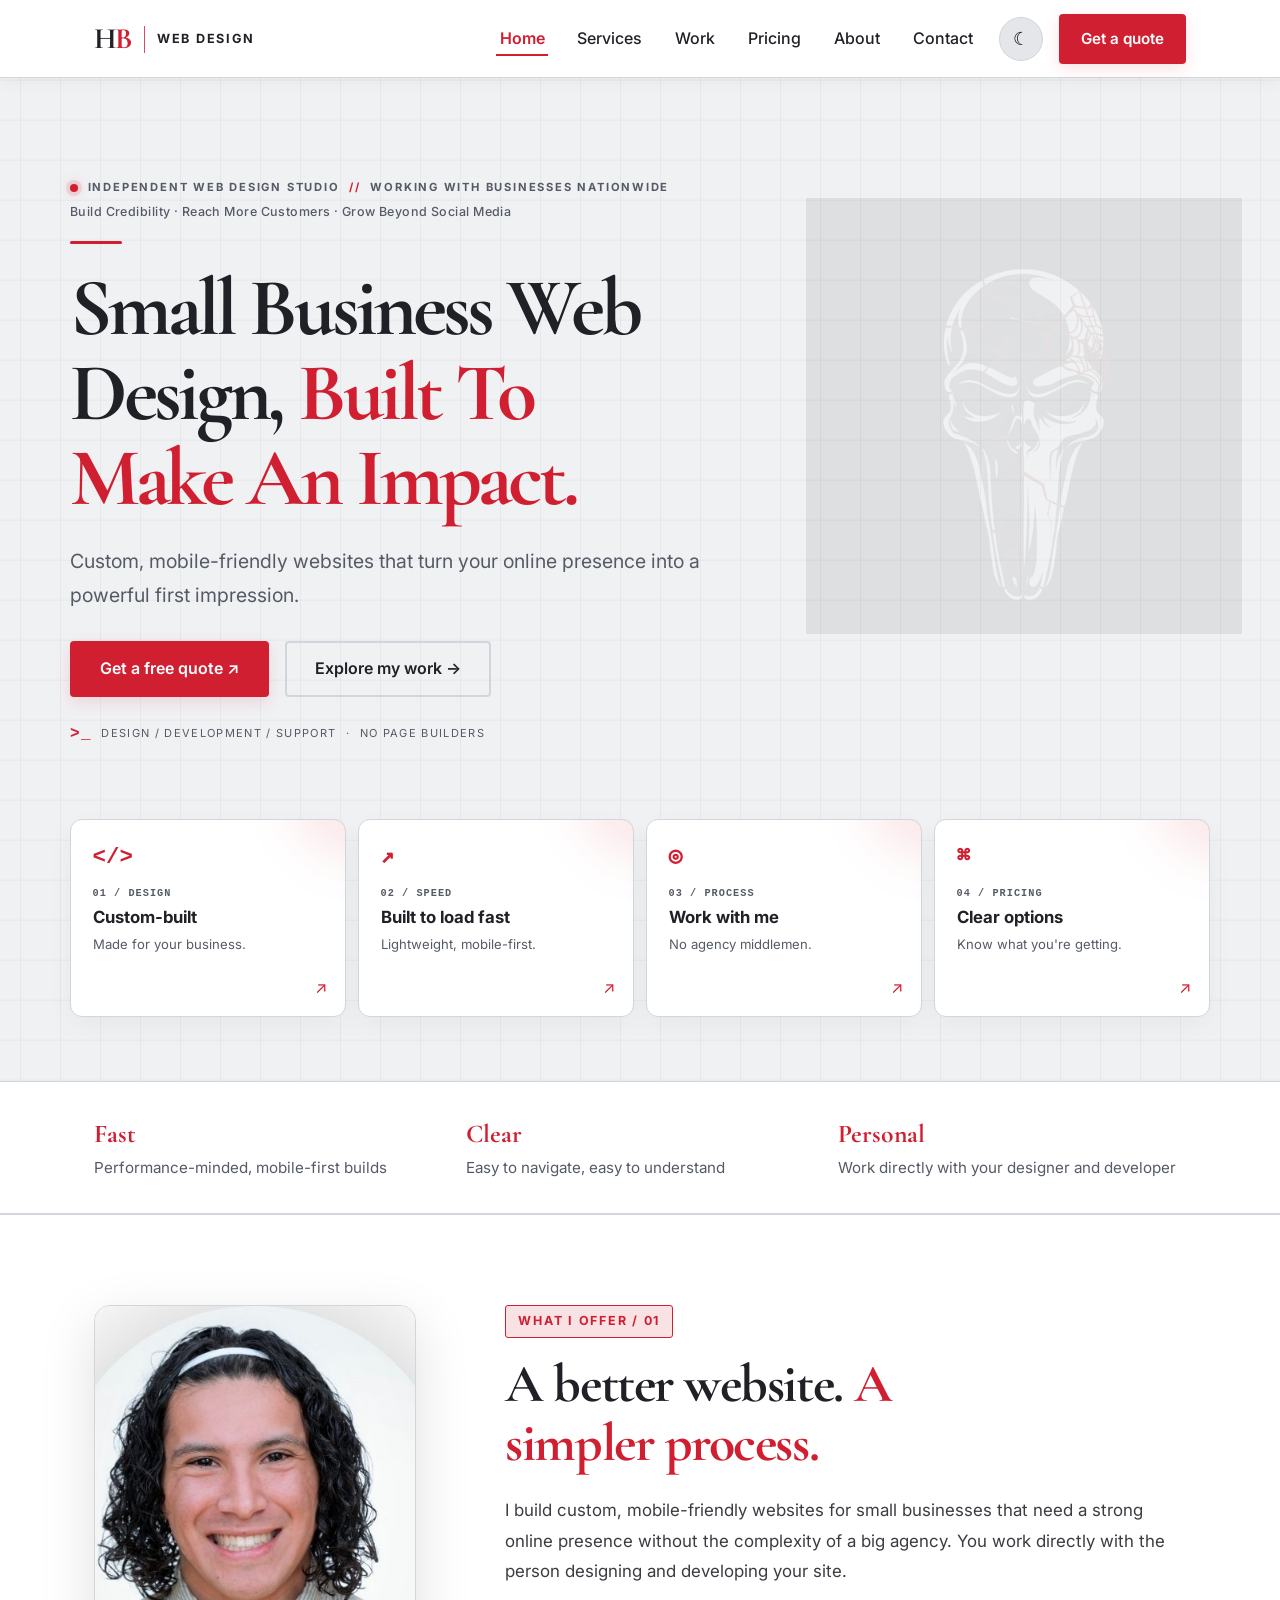
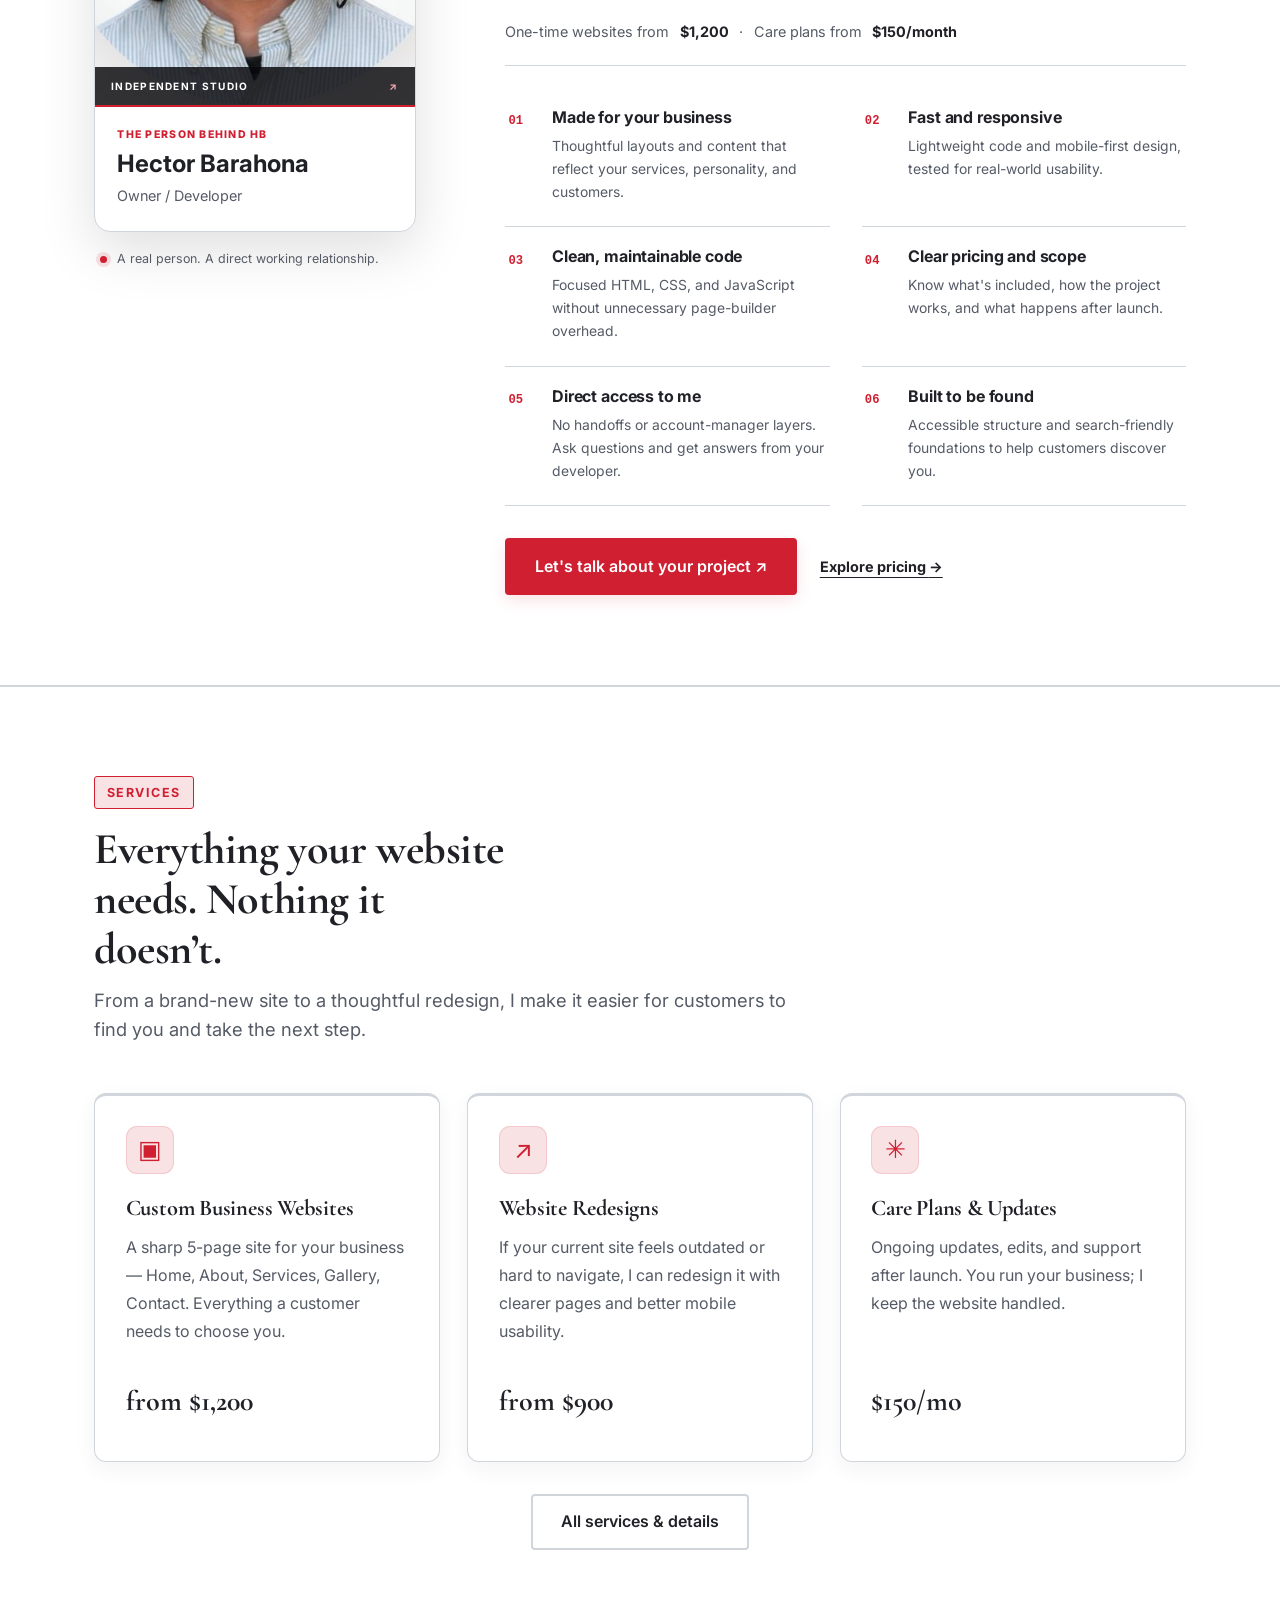
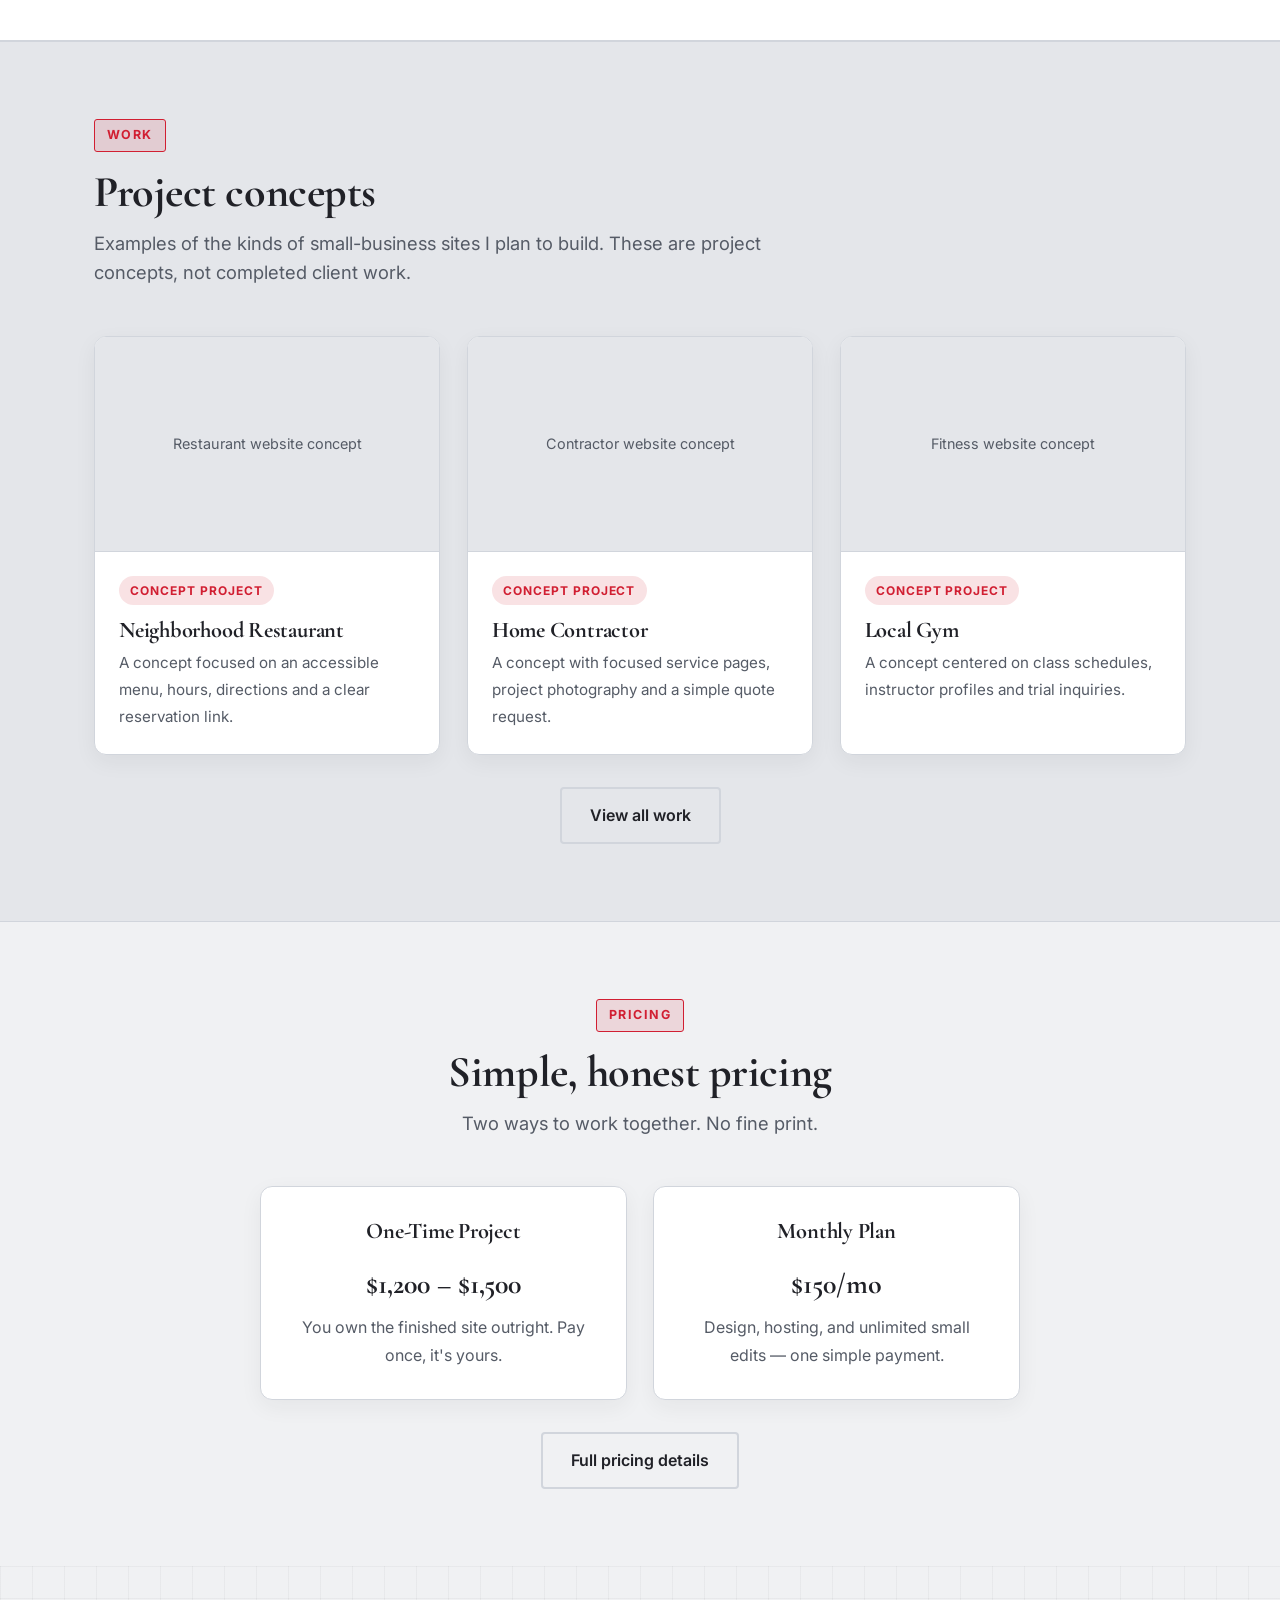
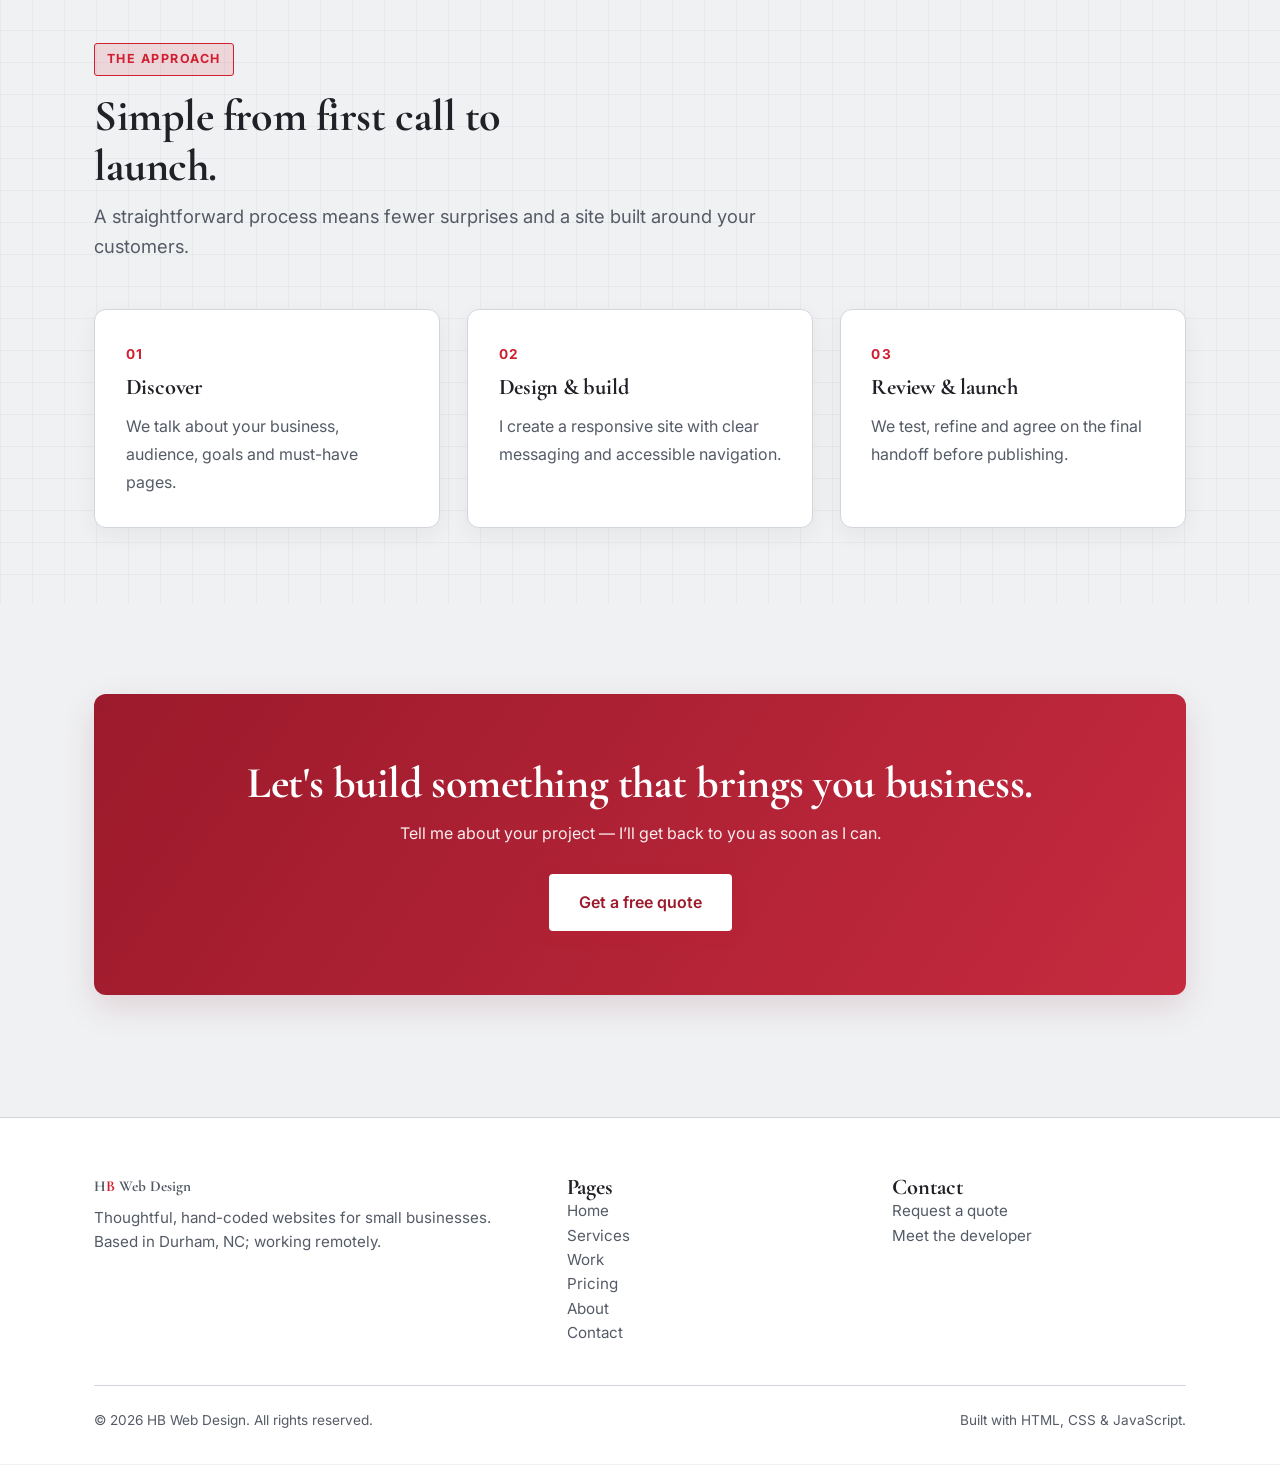
==== commit d77a7954: "Refine homepage hero, branding, and visual effects" ====
--- a/index.html
+++ b/index.html
@@ -22,7 +22,7 @@
 
   <header class="site-header">
     <div class="container">
-      <a class="brand" href="index.html" aria-label="HB Web Design — Home"><span class="brand-mark" aria-hidden="true">H<span>B</span></span><span class="brand-name">Web Design</span></a>
+      <a class="brand" href="index.html" aria-label="HB Web Design — Home"><span class="brand-mark" aria-hidden="true">H<span>B</span></span><span class="brand-divider" aria-hidden="true"></span><span class="brand-name">Web Design</span></a>
       <button class="nav-toggle" type="button" aria-label="Open menu" aria-controls="primary-navigation" aria-expanded="false">☰</button>
       <nav class="nav" id="primary-navigation" aria-label="Main navigation">
         <a class="nav-link active" href="index.html">Home</a>
@@ -38,20 +38,41 @@
   </header>
 
   <main id="main">
-    <!-- Hero -->
-    <section class="hero">
-      <div class="container">
-        <span class="eyebrow">Independent web design &amp; development</span>
-        <h1>Small business web design, built to make an impact.<span class="headline-dot">.</span></h1>
-        <p class="lead">I design and build fast, clear, mobile-friendly websites that help people discover your business, trust what you do, and get in touch. No page builders. No unnecessary complexity.</p>
-        <div class="btn-group">
-          <a class="btn btn-primary" href="contact.html">Get a free quote <span aria-hidden="true">↗</span></a>
-          <a class="btn btn-secondary" href="services.html">See what I offer</a>
-        </div>
-        <p class="hero-note">Independent web design • Built around your business</p>
-      </div>
-      <div class="hero-logo" aria-hidden="true">
-        <img src="assets/mascot.png" alt="" width="420" height="420" loading="eager">
+    <!-- Conversion-first hero: technical details, no decorative stock image -->
+    <section class="hero hero--studio" aria-labelledby="hero-heading">
+      <div class="container hero-studio-content">
+        <div class="hero-studio-copy">
+          <div class="studio-location"><span class="studio-overline"><span class="studio-led" aria-hidden="true"></span> INDEPENDENT WEB DESIGN STUDIO <span class="studio-slash" aria-hidden="true">//</span> WORKING WITH BUSINESSES NATIONWIDE</span><span class="studio-service-areas">Build Credibility · Reach More Customers · Grow Beyond Social Media</span></div>
+          <h1 id="hero-heading">Small Business Web Design, <span class="hero-accent">Built To Make An Impact.</span></h1>
+          <p class="lead">Custom, mobile-friendly websites that turn your online presence into a powerful first impression.</p>
+          <div class="btn-group hero-studio-actions">
+            <a class="btn btn-primary" href="contact.html">Get a free quote <span aria-hidden="true">↗</span></a>
+            <a class="btn btn-secondary" href="work.html">Explore my work <span aria-hidden="true">→</span></a>
+          </div>
+          <p class="hero-note"><span class="hero-terminal" aria-hidden="true">&gt;_</span> DESIGN / DEVELOPMENT / SUPPORT <span aria-hidden="true">·</span> NO PAGE BUILDERS</p>
+        </div>
+        <div class="hero-capabilities" aria-label="Why work with HB Web Design">
+          <a class="capability-card" href="services.html">
+            <span class="capability-symbol" aria-hidden="true">&lt;/&gt;</span>
+            <span class="capability-index">01 / DESIGN</span><strong>Custom-built</strong><span>Made for your business.</span>
+            <span class="capability-arrow" aria-hidden="true">↗</span>
+          </a>
+          <a class="capability-card" href="services.html">
+            <span class="capability-symbol" aria-hidden="true">↗</span>
+            <span class="capability-index">02 / SPEED</span><strong>Built to load fast</strong><span>Lightweight, mobile-first.</span>
+            <span class="capability-arrow" aria-hidden="true">↗</span>
+          </a>
+          <a class="capability-card" href="about.html">
+            <span class="capability-symbol" aria-hidden="true">◎</span>
+            <span class="capability-index">03 / PROCESS</span><strong>Work with me</strong><span>No agency middlemen.</span>
+            <span class="capability-arrow" aria-hidden="true">↗</span>
+          </a>
+          <a class="capability-card" href="pricing.html">
+            <span class="capability-symbol" aria-hidden="true">⌘</span>
+            <span class="capability-index">04 / PRICING</span><strong>Clear options</strong><span>Know what you're getting.</span>
+            <span class="capability-arrow" aria-hidden="true">↗</span>
+          </a>
+        </div>
       </div>
     </section>
 
@@ -72,6 +93,42 @@
         </div>
       </div>
     </div>
+
+
+    <!-- Founder and offer: a direct introduction before the services -->
+    <section class="section founder-offer" aria-labelledby="founder-offer-heading">
+      <div class="container founder-offer-layout">
+        <div class="founder-offer-aside">
+          <a class="owner-profile" href="about.html" aria-label="Meet Hector Barahona, owner and developer">
+            <div class="owner-profile-image">
+              <img src="assets/portrait.jpg" alt="Hector Barahona" width="600" height="750" loading="lazy" decoding="async">
+              <span class="owner-image-caption">INDEPENDENT STUDIO <span aria-hidden="true">↗</span></span>
+            </div>
+            <div class="owner-profile-info">
+              <span class="owner-profile-label">THE PERSON BEHIND HB</span>
+              <strong>Hector Barahona</strong>
+              <span>Owner / Developer</span>
+            </div>
+          </a>
+          <div class="owner-aside-note"><span class="status-signal" aria-hidden="true"></span> A real person. A direct working relationship.</div>
+        </div>
+        <div class="founder-offer-content">
+          <span class="eyebrow">What I offer <span aria-hidden="true">/ 01</span></span>
+          <h2 id="founder-offer-heading">A better website. <em>A simpler process.</em></h2>
+          <p class="offer-intro">I build custom, mobile-friendly websites for small businesses that need a strong online presence without the complexity of a big agency. You work directly with the person designing and developing your site.</p>
+          <p class="offer-pricing">One-time websites from <strong>$1,200</strong> <span aria-hidden="true">·</span> Care plans from <strong>$150/month</strong></p>
+          <div class="offer-benefits">
+            <article class="offer-benefit"><span class="benefit-symbol" aria-hidden="true">01</span><div><h3>Made for your business</h3><p>Thoughtful layouts and content that reflect your services, personality, and customers.</p></div></article>
+            <article class="offer-benefit"><span class="benefit-symbol" aria-hidden="true">02</span><div><h3>Fast and responsive</h3><p>Lightweight code and mobile-first design, tested for real-world usability.</p></div></article>
+            <article class="offer-benefit"><span class="benefit-symbol" aria-hidden="true">03</span><div><h3>Clean, maintainable code</h3><p>Focused HTML, CSS, and JavaScript without unnecessary page-builder overhead.</p></div></article>
+            <article class="offer-benefit"><span class="benefit-symbol" aria-hidden="true">04</span><div><h3>Clear pricing and scope</h3><p>Know what's included, how the project works, and what happens after launch.</p></div></article>
+            <article class="offer-benefit"><span class="benefit-symbol" aria-hidden="true">05</span><div><h3>Direct access to me</h3><p>No handoffs or account-manager layers. Ask questions and get answers from your developer.</p></div></article>
+            <article class="offer-benefit"><span class="benefit-symbol" aria-hidden="true">06</span><div><h3>Built to be found</h3><p>Accessible structure and search-friendly foundations to help customers discover you.</p></div></article>
+          </div>
+          <div class="offer-actions"><a class="btn btn-primary" href="contact.html">Let's talk about your project <span aria-hidden="true">↗</span></a><a class="offer-secondary-link" href="pricing.html">Explore pricing <span aria-hidden="true">→</span></a></div>
+        </div>
+      </div>
+    </section>
 
     <!-- Services preview -->
     <section class="section section--services">
--- a/styles.css
+++ b/styles.css
@@ -634,7 +634,6 @@
 .nav a.nav-link:hover { color:var(--accent); background:var(--accent-soft); }
 .nav a.nav-link.active { color:var(--accent); }
 .hero { isolation:isolate; padding-top: 6.6rem; padding-bottom: 6rem; }
-.hero::before { content:""; position:absolute; z-index:0; top:-15rem; right:-10rem; width:42rem; height:42rem; border-radius:50%; background:radial-gradient(circle,rgba(209,31,50,.10), transparent 65%); pointer-events:none; }
 .hero::after { right: 1%; width:min(420px,40vw); }
 .hero .eyebrow { margin-bottom:1.6rem; }
 .hero h1 { max-width: 18ch; letter-spacing:-.035em; font-size: clamp(2.9rem,5.4vw,5rem); }
@@ -652,7 +651,6 @@
 .cta-band { background:linear-gradient(135deg,#a71b2b,#d11f32); box-shadow:0 12px 34px rgba(100,10,22,.13); }
 .trust-strip { box-shadow:0 5px 22px rgba(0,0,0,.025); }
 [data-theme="dark"] .site-header { box-shadow:0 4px 22px rgba(0,0,0,.12); }
-[data-theme="dark"] .hero::before { background:radial-gradient(circle,rgba(224,50,68,.15),transparent 65%); }
 @media (max-width: 920px) { .brand-name { font-size:.67rem; } .hero::after { opacity:calc(var(--hero-watermark-opacity) * .8); } }
 @media (max-width: 640px) { .hero { padding:4.25rem 0; } .hero::after { width:240px; right:-80px; top:35%; } .hero h1 { font-size:clamp(2.6rem,10vw,3.6rem); } }
 @media (prefers-reduced-motion: reduce) { *,*::before,*::after { transition:none!important; animation:none!important; scroll-behavior:auto!important; } }
@@ -670,9 +668,8 @@
   background-size: 32px 32px;
 }
 .section--quiet { background:var(--surface-2); }
-/* Retire the old mascot/target watermark entirely, across all modes. */
-.hero::after { content:none !important; background:none !important; }
-.hero { display:grid; align-items:center; min-height:590px; padding:5.6rem max(1.5rem,calc((100vw - 1140px)/2)) 5.6rem; grid-template-columns: minmax(0,1.05fr) minmax(340px,.95fr); gap:3.5rem; }
+/* The mascot is a quiet watermark behind hero content in both themes. */
+.hero { display:grid; align-items:center; min-height:590px; padding:5.6rem max(1.5rem,calc((100vw - 1140px)/2)) 5.6rem; grid-template-columns: minmax(0,1fr); gap:0; }
 .hero > .container { padding:0; width:100%; }
 .hero h1 { font-size:clamp(2.8rem,4.55vw,4.75rem); max-width:14ch; line-height:1.08; }
 .headline-dot { color:var(--accent); }
@@ -708,44 +705,356 @@
 @media (max-width:640px) { .hero { padding:3.4rem 1.5rem 4rem; }.hero h1 { font-size:clamp(2.65rem,10vw,3.65rem); }.mock-links { display:none; }.browser-content { min-height:300px; }.showcase-tag { right:0; } }
 @media (prefers-reduced-motion:reduce) { .hero-showcase,.tag-pulse { animation:none !important; }.browser-window,.service-icon { transition:none !important; } }
 
+
+/* V7 — clean, transparent mascot watermark in BOTH themes.
+   Use the existing transparent PNG at assets/mascot.png. */
+:root { --hero-watermark-opacity: 0.10; }
+[data-theme="dark"] { --hero-watermark-opacity: 0.13; }
+.hero::before { content: none; background: none; }
+.hero::after {
+  content: "";
+  position: absolute;
+  z-index: 0;
+  top: 50%;
+  right: max(1rem, calc((100vw - 1140px) / 2));
+  width: min(38vw, 440px);
+  aspect-ratio: 1;
+  transform: translateY(-50%);
+  background: url("assets/mascot.png") center / contain no-repeat;
+  opacity: var(--hero-watermark-opacity);
+  pointer-events: none;
+  border: 0;
+  border-radius: 0;
+  box-shadow: none;
+  filter: none;
+  animation: none;
+}
+.hero > .container { position: relative; z-index: 1; }
+@media (max-width: 900px) {
+  .hero::after { width: min(55vw, 330px); right: -3rem; }
+}
+@media (max-width: 640px) {
+  .hero::after { width: 220px; right: -65px; top: 50%; opacity: calc(var(--hero-watermark-opacity) * .7); }
+}
+
+
 /* ============================================================
-   V4 — real logo hero, no CSS browser illustration or target
-   Put your original transparent logo at assets/mascot.png.
-   This is the same image for light and dark modes.
+   V8 — luminous graphite-gray, controlled neon, and subtle motion
+   Keep mascot watermark and selective grid from V7.
    ============================================================ */
-.hero::before, .hero::after { content: none !important; background: none !important; }
-.hero { grid-template-columns: minmax(0,1.1fr) minmax(230px,.9fr); }
-.hero-logo { display:flex; justify-content:center; align-items:center; min-width:0; position:relative; z-index:1; animation:hero-logo-enter .85s ease both; }
-.hero-logo img { width:min(100%,370px); height:auto; object-fit:contain; filter:drop-shadow(0 12px 24px rgba(20,20,26,.12)); transition:transform .35s ease,filter .35s ease; }
-.hero-logo img:hover { transform:translateY(-5px) scale(1.025); filter:drop-shadow(0 18px 32px rgba(20,20,26,.18)); }
-@keyframes hero-logo-enter { from { opacity:0; transform:translateY(18px); } to { opacity:1; transform:translateY(0); } }
-@media (max-width:900px) { .hero { grid-template-columns:1fr; } .hero-logo img { width:min(70vw,280px); } }
-@media (prefers-reduced-motion:reduce) { .hero-logo { animation:none; } .hero-logo img { transition:none; } }
-
-/* V6 — transparent mascot, with no circle or solid backing. */
-.hero-logo {
-  animation: none;
-  isolation: auto;
-  background: none;
-}
-.hero-logo::before,
-.hero-logo::after {
-  content: none !important;
-  background: none !important;
-}
-.hero-logo img {
-  display: block;
-  width: min(100%, 420px);
-  height: auto;
-  max-height: 420px;
-  object-fit: contain;
-  opacity: .20;
-  filter: none;
-  transform: none;
-  transition: opacity .3s ease, transform .3s ease;
-}
-[data-theme="dark"] .hero-logo img { opacity: .24; }
-.hero-logo img:hover { opacity: .32; transform: translateY(-3px); filter: none; }
-[data-theme="dark"] .hero-logo img:hover { opacity: .36; }
-@media (max-width: 900px) { .hero-logo img { width: min(78vw, 340px); } }
-@media (prefers-reduced-motion: reduce) { .hero-logo img { transition: none; } }
+:root {
+  --bg: #f4f4f5;
+  --surface: #ffffff;
+  --surface-2: #e8e8ea;
+  --border: #cdcdcf;
+  --text: #202126;
+  --muted: #525661;
+  --glow: rgba(209, 31, 50, .23);
+  --hero-watermark-opacity: .10;
+}
+[data-theme="dark"] {
+  --bg: #cdcdcf;
+  --surface: #ececee;
+  --surface-2: #d9d9dc;
+  --border: #babac0;
+  --text: #212127;
+  --muted: #50535c;
+  --accent: #b51d2c;
+  --accent-hover: #921524;
+  --accent-soft: rgba(181, 29, 44, .10);
+  --accent-ink: #fff;
+  --glow: rgba(181,29,44,.27);
+  --grid-line: rgba(35,38,45,.045);
+  --hero-watermark-opacity: .13;
+  --shadow: 0 9px 26px rgba(29,30,37,.09);
+}
+/* Keep gray themes readable. The alternate theme is now silver, not charcoal. */
+.site-header { background:var(--surface); }
+.hero, .section--grid { background-color:var(--bg); }
+.section--quiet { background:var(--surface-2); }
+.hero::after { filter:none; mix-blend-mode:normal; }
+.section-head .eyebrow, .hero .eyebrow { letter-spacing:.12em; }
+.hero h1 { text-wrap:balance; }
+.btn-primary {
+  box-shadow: 0 6px 20px rgba(181,29,44,.20), 0 0 0 1px rgba(255,255,255,.08) inset;
+}
+.btn-primary:hover, .btn-primary:focus-visible {
+  box-shadow: 0 12px 30px rgba(181,29,44,.30), 0 0 24px var(--glow);
+}
+.btn-secondary:hover, .btn-secondary:focus-visible,
+.theme-toggle:hover, .theme-toggle:focus-visible {
+  border-color:var(--accent);
+  box-shadow:0 0 0 3px var(--accent-soft),0 0 20px var(--glow);
+}
+.card, .work-card, .faq details, .founder-card { backface-visibility:hidden; }
+.card:hover, .work-card:hover, .faq details:hover {
+  box-shadow:0 14px 30px rgba(30,33,41,.09),0 0 21px var(--glow);
+}
+.card, .work-card { position:relative; }
+.card:focus-within, .work-card:focus-within { border-color:var(--accent); box-shadow:0 0 0 3px var(--accent-soft); }
+.service-icon { box-shadow: inset 0 0 0 1px var(--accent-soft); }
+.service-grid .card:hover .service-icon { box-shadow:0 0 18px var(--glow); }
+.nav a.nav-link { position:relative; }
+.nav a.nav-link::after {
+  content:""; position:absolute; height:2px; left:15%; right:85%; bottom:5px;
+  background:var(--accent); opacity:0;
+  transition:right .27s ease,opacity .27s ease;
+}
+.nav a.nav-link:hover::after, .nav a.nav-link:focus-visible::after,
+.nav a.nav-link.active::after { right:15%; opacity:1; }
+/* Founder profile card: photograph above compact nameplate. */
+.founder-card {
+  width:min(100%,355px); margin:0 auto; padding:0; overflow:hidden;
+  border:1px solid var(--border); border-radius:16px;
+  background:var(--surface); box-shadow:var(--shadow);
+  transition:transform .35s ease,border-color .35s ease,box-shadow .35s ease;
+}
+.founder-card:hover { transform:translateY(-5px); border-color:var(--accent); box-shadow:0 12px 30px rgba(22,23,27,.12),0 0 20px var(--glow); }
+.founder-photo { width:100%; aspect-ratio:4/5; overflow:hidden; background:var(--surface-2); }
+.founder-photo img { width:100%;height:100%;object-fit:cover;object-position:center; display:block; transition:transform .7s cubic-bezier(.2,.75,.2,1); }
+.founder-card:hover img { transform:scale(1.035); }
+.founder-caption { display:grid; gap:.15rem; padding:1rem 1.3rem 1.25rem; border-top:2px solid var(--accent); text-align:left; }
+.founder-caption .founder-label { font-size:.65rem; text-transform:uppercase;letter-spacing:.13em;color:var(--accent);font-weight:700; }
+.founder-caption strong { font-size:1.3rem;line-height:1.4;color:var(--text); }
+.founder-caption > span:last-child { font-size:.86rem;color:var(--muted); }
+/* Scroll reveals only activate when JS marks them ready. */
+.js-motion .reveal { opacity:0; transform:translateY(18px); transition:opacity .65s ease,transform .65s cubic-bezier(.2,.7,.2,1); }
+.js-motion .reveal.is-visible { opacity:1; transform:translateY(0); }
+@media (max-width:640px) {
+  .nav a.nav-link::after { display:none; }
+  .founder-card { width:min(100%,320px); }
+}
+@media (prefers-reduced-motion:reduce) {
+  .js-motion .reveal { opacity:1;transform:none;transition:none; }
+  .founder-card:hover, .founder-card:hover img { transform:none; }
+  .nav a.nav-link::after { transition:none; }
+}
+
+
+/* =============================================================
+   V9 — refined graphite / focused accents / more visual rhythm
+   Overrides earlier palette experiments without changing markup.
+   ============================================================= */
+:root {
+  --bg: #f0f1f3;
+  --surface: #ffffff;
+  --surface-2: #e4e6ea;
+  --border: #d1d5dc;
+  --text: #202127;
+  --muted: #555b66;
+  --glow: rgba(209,31,50,.13);
+  --shadow: 0 7px 22px rgba(29,32,42,.055);
+  --hero-watermark-opacity: .075;
+}
+[data-theme="dark"] {
+  --bg: #3c3f47;
+  --surface: #484b54;
+  --surface-2: #343740;
+  --border: #626671;
+  --text: #f7f7f9;
+  --muted: #d5d8de;
+  --accent: #f05a69;
+  --accent-hover: #ff7682;
+  --accent-soft: rgba(240,90,105,.14);
+  --accent-ink: #191a1f;
+  --grid-line: rgba(255,255,255,.055);
+  --glow: rgba(240,90,105,.15);
+  --shadow: 0 8px 25px rgba(15,16,22,.13);
+  --hero-watermark-opacity: .10;
+}
+/* Wordmark: accent HB, clear divider, high-contrast title. */
+.brand { display:inline-flex; align-items:center; gap:.75rem; white-space:nowrap; }
+.brand .brand-mark { color:var(--text); font-size:1.85rem; letter-spacing:-.055em; }
+.brand .brand-mark span { color:var(--accent); }
+.brand .brand-divider { width:1px; height:27px; background:var(--accent); opacity:.8; flex:none; }
+.brand .brand-name { padding:0; border:0; max-width:none; color:var(--text); font-size:.79rem; letter-spacing:.14em; line-height:1.1; }
+/* Alternating soft surfaces, much clearer boundaries, and even breathing room. */
+main > .section { padding-block:clamp(4.25rem,7vw,6rem); }
+main > .section--tight { padding-block:clamp(3.75rem,6vw,5.25rem); }
+main > .section--services { background:var(--surface); border-block:1px solid var(--border); }
+main > .section--quiet { background:var(--surface-2); border-block:1px solid var(--border); }
+main > .section--grid { background-color:var(--bg); }
+main > .section:not(.section--services):not(.section--quiet):not(.section--grid):nth-of-type(even) { background:var(--surface); }
+.section-head { margin-bottom:clamp(2rem,4vw,3rem); }
+.section-head .eyebrow { margin-bottom:1rem; }
+.section-head h2 { line-height:1.13; max-width:24ch; }
+.section-head.center h2 { margin-inline:auto; }
+.grid { gap:clamp(1.15rem,2.5vw,1.65rem); }
+.card, .work-card, .founder-card { background:var(--surface); border:1px solid var(--border); box-shadow:var(--shadow); }
+.card { padding:clamp(1.4rem,2.4vw,2rem); }
+.card:hover,.work-card:hover,.founder-card:hover {
+  border-color:var(--accent);
+  box-shadow:0 14px 30px rgba(20,20,30,.11),0 0 0 1px var(--accent-soft);
+  transform:translateY(-4px);
+}
+.service-grid .card { border-top:3px solid var(--border); }
+.service-grid .card:hover { border-top-color:var(--accent); }
+.service-grid .card:hover .service-icon { box-shadow:0 0 0 3px var(--accent-soft); transform:translateY(-2px); }
+/* Keep neon specifically for interactive actions, not large static surfaces. */
+.btn-primary { box-shadow:0 5px 16px rgba(209,31,50,.13); }
+.btn-primary:hover,.btn-primary:focus-visible { box-shadow:0 10px 25px var(--glow),0 0 0 3px var(--accent-soft); }
+.btn-secondary:hover,.btn-secondary:focus-visible,.theme-toggle:hover,.theme-toggle:focus-visible {
+  box-shadow:0 0 0 3px var(--accent-soft);
+}
+.cta-band { background:linear-gradient(125deg,#9b1a2b,#c52a3f); color:#fff; padding:clamp(2.5rem,5vw,4rem); }
+.cta-band .btn-primary { color:#9b1a2b; background:#fff; }
+.cta-band .btn-primary:hover { color:#831426; background:#f4f4f5; }
+/* More comfortable paragraphs and legible links, particularly on charcoal. */
+.card p,.work-card .work-body p { line-height:1.75; }
+[data-theme="dark"] .card .price,[data-theme="dark"] .eyebrow { color:var(--accent); }
+[data-theme="dark"] .btn-primary { color:#191a1f; }
+[data-theme="dark"] .cta-band .btn-primary { color:#9b1a2b; }
+[data-theme="dark"] .cta-band p,[data-theme="dark"] .cta-band h2 { color:#fff; }
+/* Hero has room for the watermark and clear call-to-action contrast. */
+.hero { min-height: min(600px,80vh); padding-block:clamp(4.5rem,8vw,7rem); }
+.hero .lead { line-height:1.8; }
+.hero::after { filter:none; }
+@media (max-width:720px) {
+  .brand { gap:.5rem; }
+  .brand .brand-mark { font-size:1.65rem; }
+  .brand .brand-divider { height:22px; }
+  .brand .brand-name { font-size:.66rem; }
+  .hero { min-height:0; }
+}
+@media (prefers-reduced-motion:reduce) {
+  .card,.work-card,.founder-card,.service-icon,.btn-primary,.btn-secondary { transition:none !important; }
+  .card:hover,.work-card:hover,.founder-card:hover { transform:none; }
+}
+
+/* =============================================================
+   V10 | Unified deep crimson + modern founder-led hero
+   Clean, responsive visual hierarchy without frameworks.
+   ============================================================= */
+:root, [data-theme="dark"] {
+  --accent: #d11f32;
+  --accent-hover: #a81828;
+  --accent-soft: rgba(209,31,50,.13);
+  --accent-ink: #fff;
+  --glow: rgba(209,31,50,.22);
+}
+/* Keep Crimson constant across themes, including navigation. */
+[data-theme="dark"] .btn-primary { color:#fff; }
+[data-theme="dark"] .eyebrow, [data-theme="dark"] .card .price { color:var(--accent); }
+.hero { grid-template-columns:minmax(0,1.35fr) minmax(245px,.75fr); column-gap:clamp(2rem,5vw,5.25rem); align-items:center; }
+.hero > .container { max-width:none; }
+.hero h1 { max-width:16ch; }
+.hero-founder { position:relative; z-index:2; width:100%; max-width:350px; justify-self:end; }
+.hero-founder-card { display:block; overflow:hidden; border:1px solid var(--border); border-radius:18px; background:var(--surface); color:var(--text); text-decoration:none; box-shadow:0 24px 55px rgba(13,14,20,.16); transition:transform .35s cubic-bezier(.2,.7,.2,1),box-shadow .35s ease,border-color .35s ease; }
+.hero-founder-card:hover,.hero-founder-card:focus-visible { transform:translateY(-7px); border-color:var(--accent); box-shadow:0 28px 58px rgba(13,14,20,.18),0 0 0 3px var(--accent-soft); text-decoration:none; }
+.hero-founder-photo { aspect-ratio:4/3; background:var(--surface-2); overflow:hidden; }
+.hero-founder-photo img { width:100%;height:100%;object-fit:cover;object-position:center 30%;display:block;transition:transform .5s ease; }
+.hero-founder-card:hover .hero-founder-photo img { transform:scale(1.035); }
+.hero-founder-details { display:flex;flex-direction:column;gap:.35rem;padding:1.35rem 1.5rem 1.5rem;border-top:3px solid var(--accent); }
+.hero-founder-kicker { font-size:.67rem; font-weight:800; letter-spacing:.12em; color:var(--accent); }
+.hero-founder-details strong {font-size:1.25rem;color:var(--text);line-height:1.35;}
+.hero-founder-details > span:last-child {color:var(--muted);font-size:.88rem;}
+.hero-founder-details > span:last-child span {color:var(--accent);}
+.about-portrait {max-width:320px;width:100%;aspect-ratio:4/5;margin-inline:auto;overflow:hidden;border-radius:16px;border:1px solid var(--border);background:var(--surface-2);box-shadow:var(--shadow);}
+.about-portrait img {width:100%;height:100%;display:block;object-fit:cover;object-position:center;}
+/* Small, modern motion details: avoid indiscriminate neon. */
+.btn,.nav-link,.card,.work-card {transition-duration:.28s;}
+.btn-primary { position:relative; }
+.btn-primary:hover { box-shadow:0 10px 28px var(--glow),0 0 0 3px var(--accent-soft); }
+@media(max-width:900px) {
+  .hero {grid-template-columns:minmax(0,1fr);gap:2.5rem;}
+  .hero-founder {justify-self:start;max-width:310px;}
+  .hero h1 {max-width:18ch;}
+}
+@media(max-width:540px) {
+  .hero-founder {width:min(100%,290px);justify-self:center;}
+  .hero-founder-photo {aspect-ratio: 5/3;}
+  .hero-founder-details {padding:1rem 1.2rem;}
+}
+@media(prefers-reduced-motion:reduce){
+ .hero-founder-card,.hero-founder-photo img{transition:none;}
+ .hero-founder-card:hover,.hero-founder-card:focus-visible,.hero-founder-card:hover img{transform:none;}
+}
+
+
+/* ============================================================
+   Homepage v11 — editorial-tech / noir details, no frameworks
+   Scoped to the homepage and responsive in both themes.
+   ============================================================ */
+.hero { display:block; min-height:0; padding-block:clamp(5rem,9vw,8rem); }
+.hero > .container { max-width:1140px; margin-inline:auto; }
+.hero h1 { max-width:17ch; font-size:clamp(2.8rem,5.8vw,5.4rem); line-height:1.04; letter-spacing:-.035em; }
+.hero .lead { max-width:58ch; }
+.hero::before { content:""; position:absolute; inset:0; pointer-events:none; background:linear-gradient(105deg,transparent 43%,rgba(209,31,50,.055) 100%); }
+.hero .hero-note { letter-spacing:.08em; text-transform:uppercase; font-size:.72rem; }
+.founder-offer { position:relative; isolation:isolate; padding-block:clamp(4.5rem,8vw,7.5rem); background:var(--surface-2); border-block:1px solid var(--border); overflow:hidden; }
+.founder-offer::before { content:none; }
+.founder-offer-layout { display:grid; grid-template-columns:minmax(230px,.78fr) minmax(0,1.65fr); gap:clamp(2.5rem,7vw,7rem); align-items:start; }
+.founder-offer-aside { position:relative; }
+.owner-profile { display:block; max-width:365px; color:var(--text); text-decoration:none; background:var(--surface); border:1px solid var(--border); border-radius:16px; overflow:hidden; box-shadow:0 18px 55px rgba(0,0,0,.13); transition:transform .4s ease,box-shadow .4s ease,border-color .4s ease; }
+.owner-profile:hover,.owner-profile:focus-visible { transform:translateY(-6px); border-color:var(--accent); box-shadow:0 24px 60px rgba(0,0,0,.15),0 0 25px rgba(209,31,50,.13); text-decoration:none; }
+.owner-profile-image { position:relative; aspect-ratio:4/5; background:var(--surface-2); overflow:hidden; }
+.owner-profile-image img { display:block; width:100%; height:100%; object-fit:cover; object-position:center 28%; transition:transform .6s cubic-bezier(.2,.75,.2,1); }
+.owner-profile:hover img { transform:scale(1.035); }
+.owner-image-caption { position:absolute; bottom:0; left:0; right:0; display:flex; justify-content:space-between; padding:.7rem 1rem; background:rgba(8,8,12,.82); font-size:.63rem; font-weight:700; letter-spacing:.13em; color:#fff; }
+.owner-image-caption span { color:#ffadb5; }
+.owner-profile-info { display:grid; gap:.3rem; padding:1.25rem 1.4rem 1.5rem; border-top:2px solid var(--accent); }
+.owner-profile-label { color:var(--accent); font-size:.66rem; font-weight:800; letter-spacing:.12em; }
+.owner-profile-info strong { font-size:1.5rem; line-height:1.25; }
+.owner-profile-info > span:last-child { color:var(--muted); font-size:.9rem; }
+.owner-aside-note { display:flex; align-items:center; gap:.6rem; max-width:365px; padding:1.1rem .4rem; color:var(--muted); font-size:.78rem; }
+.status-signal { display:inline-block; flex:none; width:7px; height:7px; border-radius:50%; background:var(--accent); box-shadow:0 0 0 4px var(--accent-soft); }
+.founder-offer-content .eyebrow { margin-bottom:1rem; }
+.founder-offer-content h2 { max-width:15ch; font-size:clamp(2.15rem,4.2vw,3.7rem); letter-spacing:-.027em; line-height:1.11; margin-bottom:1.4rem; }
+.founder-offer-content h2 em { font-style:normal; color:var(--accent); }
+.offer-intro { max-width:64ch; color:var(--text); opacity:.88; font-size:1.06rem; line-height:1.8; }
+.offer-pricing { display:flex; gap:.65rem; flex-wrap:wrap; align-items:center; padding:1.05rem 0 1.4rem; font-size:.9rem; color:var(--muted); border-bottom:1px solid var(--border); }
+.offer-pricing strong { color:var(--text); }
+.offer-benefits { display:grid; grid-template-columns:repeat(2,minmax(0,1fr)); gap:0 clamp(1.25rem,3vw,2rem); margin-block:1.35rem 2rem; }
+.offer-benefit { display:grid; grid-template-columns:30px minmax(0,1fr); gap:.85rem; align-items:start; padding:1.25rem .2rem 1.4rem; border-bottom:1px solid var(--border); transition:border-color .3s ease,transform .3s ease; }
+.offer-benefit:hover { transform:translateY(-2px); border-color:var(--accent); }
+.benefit-symbol { color:var(--accent); font-family:monospace; font-size:.76rem; font-weight:700; padding-top:.28rem; }
+.offer-benefit h3 { font-family:var(--font-sans); font-size:1rem; font-weight:700; letter-spacing:-.01em; margin-bottom:.55rem; }
+.offer-benefit p { color:var(--muted); font-size:.87rem; line-height:1.65; }
+.offer-actions { display:flex; flex-wrap:wrap; align-items:center; gap:1.4rem; }
+.offer-secondary-link { color:var(--text); font-weight:700; font-size:.9rem; text-underline-offset:5px; text-decoration:underline; }
+.offer-secondary-link:hover { color:var(--accent); }
+@media(max-width:900px) { .founder-offer-layout { grid-template-columns:minmax(0,1fr); gap:2rem; } .founder-offer-aside { max-width:320px; } .founder-offer-content h2 { max-width:19ch; } }
+@media(max-width:580px) { .hero h1 { max-width:18ch; } .founder-offer { padding-block:4rem; } .founder-offer-aside { width:100%; max-width:280px; margin-inline:auto; } .owner-aside-note { font-size:.72rem; } .offer-benefits { grid-template-columns:1fr; } .offer-pricing { display:block; line-height:2; } .offer-pricing > span { margin-inline:.35rem; } }
+@media(prefers-reduced-motion:reduce) { .owner-profile,.owner-profile-image img,.offer-benefit { transition:none; } .owner-profile:hover,.owner-profile:hover img,.offer-benefit:hover { transform:none; } }
+
+
+/* HOMEPAGE V12 — terminal-noir studio hero (scoped to homepage only) */
+.hero--studio { display:block; position:relative; isolation:isolate; overflow:hidden; background:var(--bg); padding:clamp(5rem,8vw,7.2rem) 0 clamp(2.8rem,5vw,4.6rem); min-height:0; }
+.hero--studio::before { content:""; position:absolute; inset:0; pointer-events:none; background-image:linear-gradient(rgba(115,123,139,.08) 1px,transparent 1px),linear-gradient(90deg,rgba(115,123,139,.08) 1px,transparent 1px); background-size:40px 40px; background-position:center; z-index:-2; }
+/* Preserve the original mascot watermark, always on the RIGHT. */
+.hero--studio::after { content:""; position:absolute; width:clamp(250px,34vw,470px); height:clamp(250px,34vw,470px); right:clamp(-80px,3vw,45px); top:12%; transform:none; background:url('assets/mascot.png') center/contain no-repeat; opacity:var(--hero-watermark-opacity); pointer-events:none; z-index:-1; filter:none; border:0; border-radius:0; box-shadow:none; }
+.hero--studio .hero-studio-content { max-width:1140px; position:relative; z-index:1; }
+.hero--studio .hero-studio-copy { max-width:770px; position:relative; z-index:2; }
+.hero--studio h1 { max-width:17ch; font-size:clamp(3rem,6.4vw,6.1rem); line-height:1.04; letter-spacing:-.048em; margin:1.2rem 0 1.4rem; text-wrap:balance; }
+.hero--studio .hero-accent { color:var(--accent); }
+.hero--studio .lead { max-width:58ch; font-size:clamp(1.05rem,1.65vw,1.22rem); line-height:1.75; }
+.studio-overline { display:inline-flex; flex-wrap:wrap; align-items:center; gap:.6rem; font:700 .7rem/1.4 var(--font-sans); letter-spacing:.16em; color:var(--muted); }
+.studio-led { width:8px; height:8px; background:var(--accent); border-radius:50%; box-shadow:0 0 0 4px rgba(209,31,50,.12),0 0 13px rgba(209,31,50,.3); }
+.studio-slash { color:var(--accent); }
+.hero-studio-actions { margin-top:1.8rem; }
+.hero--studio .hero-note { display:flex; align-items:center; gap:.6rem; margin:1.7rem 0 0; letter-spacing:.12em; font-size:.69rem; color:var(--muted); }
+.hero-terminal { color:var(--accent); font:700 1rem monospace; }
+.hero-capabilities { margin-top:clamp(3rem,6vw,5.5rem); display:grid; grid-template-columns:repeat(4,minmax(0,1fr)); gap:12px; position:relative; z-index:2; }
+.capability-card { position:relative; display:flex; flex-direction:column; align-items:flex-start; gap:.45rem; min-height:198px; padding:1.45rem 1.35rem; background:var(--surface); color:var(--text); text-decoration:none; border:1px solid var(--border); border-radius:12px; box-shadow:0 10px 28px rgba(0,0,0,.04); overflow:hidden; transform-style:preserve-3d; transition:transform .5s cubic-bezier(.2,.7,.2,1),border-color .3s ease,box-shadow .3s ease; }
+.capability-card::before { content:""; position:absolute; width:140px;height:140px;top:-100px;right:-85px; border-radius:50%; background:rgba(209,31,50,.10); filter:blur(24px); transition:transform .5s ease; }
+.capability-card:hover,.capability-card:focus-visible { text-decoration:none; color:var(--text); border-color:var(--accent); transform:translateY(-8px) rotateY(-5deg) rotateX(3deg); box-shadow:0 20px 40px rgba(0,0,0,.12),0 0 23px rgba(209,31,50,.14); }
+.capability-card:hover::before,.capability-card:focus-visible::before { transform:translate(-25px,35px); }
+.capability-symbol { color:var(--accent); font:700 1.4rem/1.2 monospace; height:35px; transform-origin:center; transition:transform .65s cubic-bezier(.2,.7,.2,1); }
+.capability-card:hover .capability-symbol,.capability-card:focus-visible .capability-symbol { transform:rotate(360deg); }
+.capability-index { color:var(--muted); font:700 .64rem/1.4 monospace; letter-spacing:.1em; }
+.capability-card strong { font:700 1.05rem/1.25 var(--font-sans); }
+.capability-card > span:not(.capability-symbol):not(.capability-index):not(.capability-arrow) { color:var(--muted); font-size:.82rem; line-height:1.45; }
+.capability-arrow { position:absolute; bottom:1rem; right:1.15rem; color:var(--accent); transition:transform .25s ease; }
+.capability-card:hover .capability-arrow { transform:translate(3px,-3px); }
+@media(max-width:850px) { .hero-capabilities { grid-template-columns:repeat(2,minmax(0,1fr)); } .hero--studio::after { top:8%;right:-70px;opacity:calc(var(--hero-watermark-opacity)*.7); } }
+@media(max-width:520px) { .hero--studio { padding-top:4.1rem; } .hero--studio h1 { font-size:clamp(2.7rem,11vw,4rem); } .hero--studio::after { width:240px;height:240px;right:-95px;top:12%;opacity:calc(var(--hero-watermark-opacity)*.5); } .hero-capabilities { gap:9px; } .capability-card { min-height:176px;padding:1.1rem .95rem; } .capability-card strong { font-size:.93rem; } .studio-overline { font-size:.59rem; } }
+@media(prefers-reduced-motion:reduce) { .capability-card,.capability-symbol,.capability-arrow { transition:none; } .capability-card:hover,.capability-card:focus-visible,.capability-card:hover .capability-symbol { transform:none; } }
+
+/* Homepage studio location and target service areas */
+.studio-location { display:flex; flex-direction:column; align-items:flex-start; gap:.4rem; }
+.studio-service-areas { color:var(--muted); font-size:.78rem; font-weight:500; line-height:1.55; letter-spacing:.035em; }
+
+/* V13: clean, solid offer area; prevent inherited decorative overlays */
+.founder-offer { background:var(--surface-2); background-image:none; }
+.founder-offer::after, .offer-benefit::before, .offer-benefit::after { content:none; }
+.offer-benefit { background:transparent; background-image:none; box-shadow:none; }
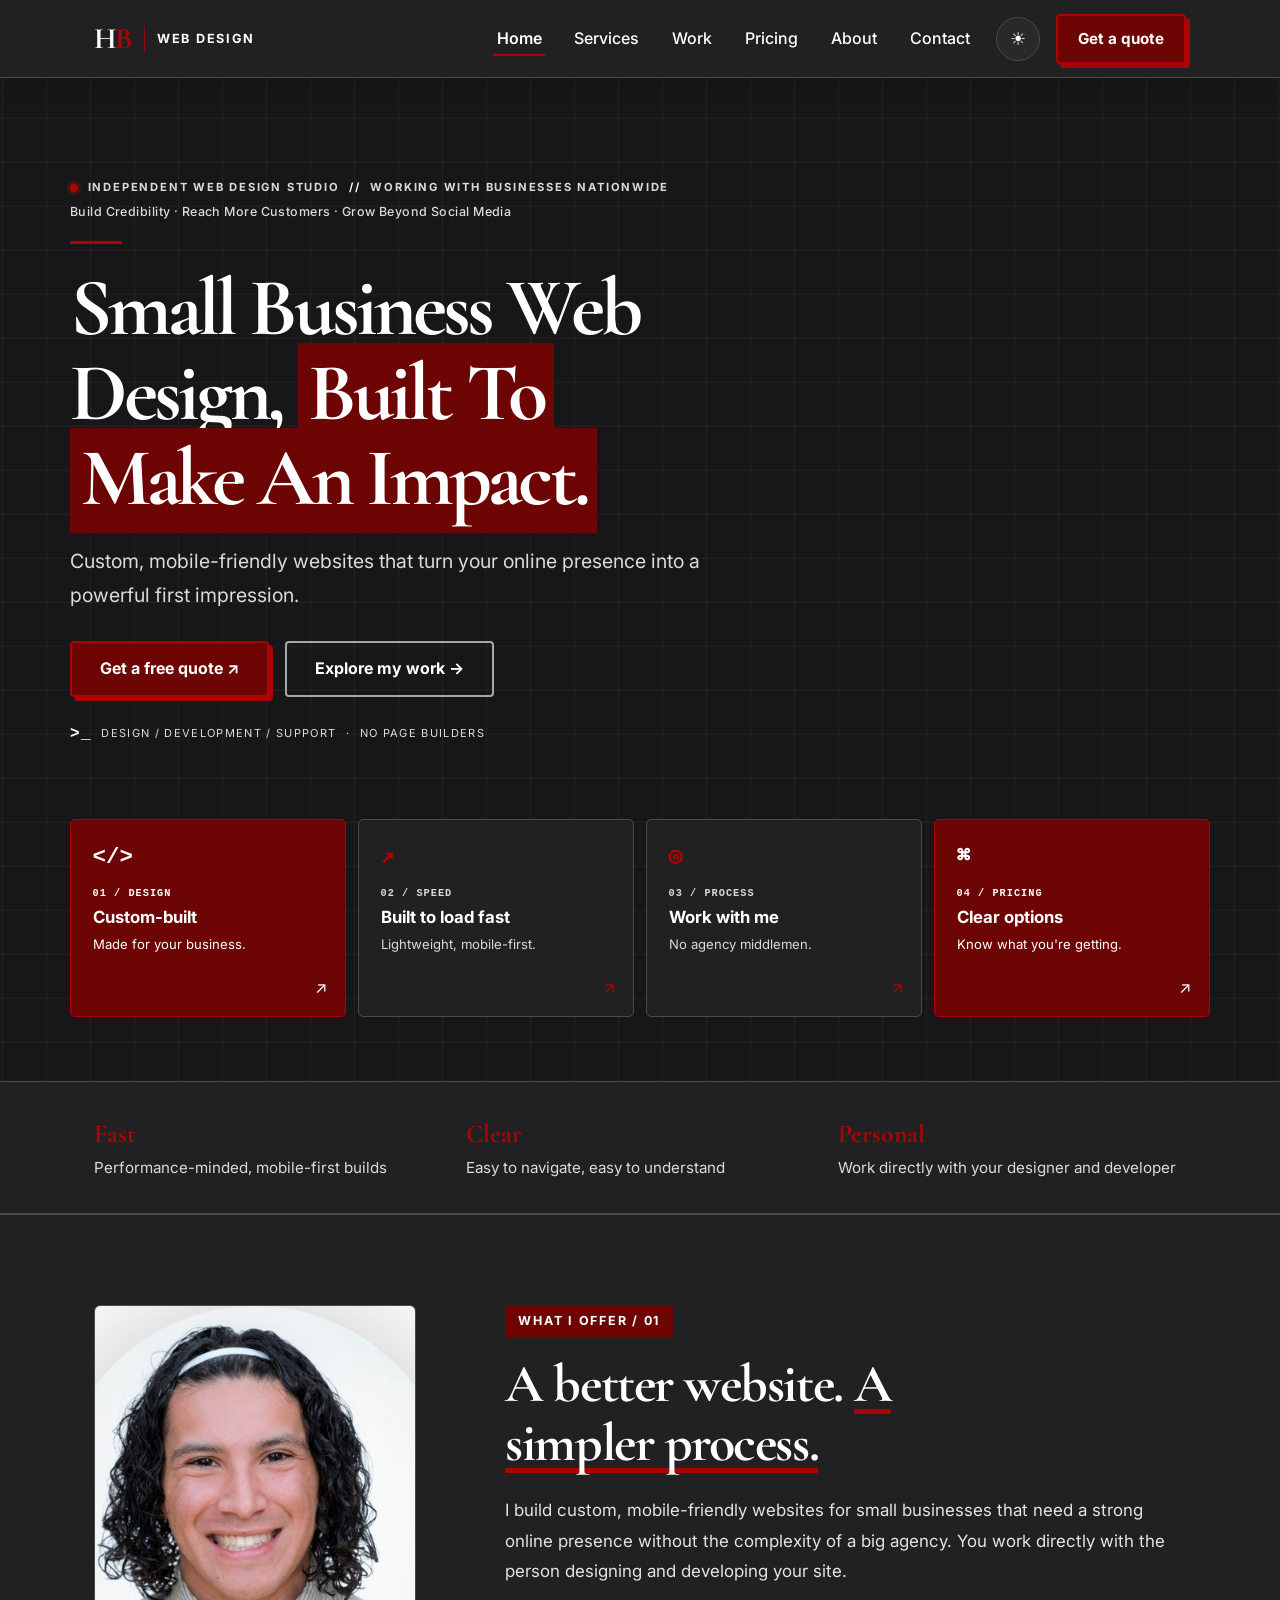
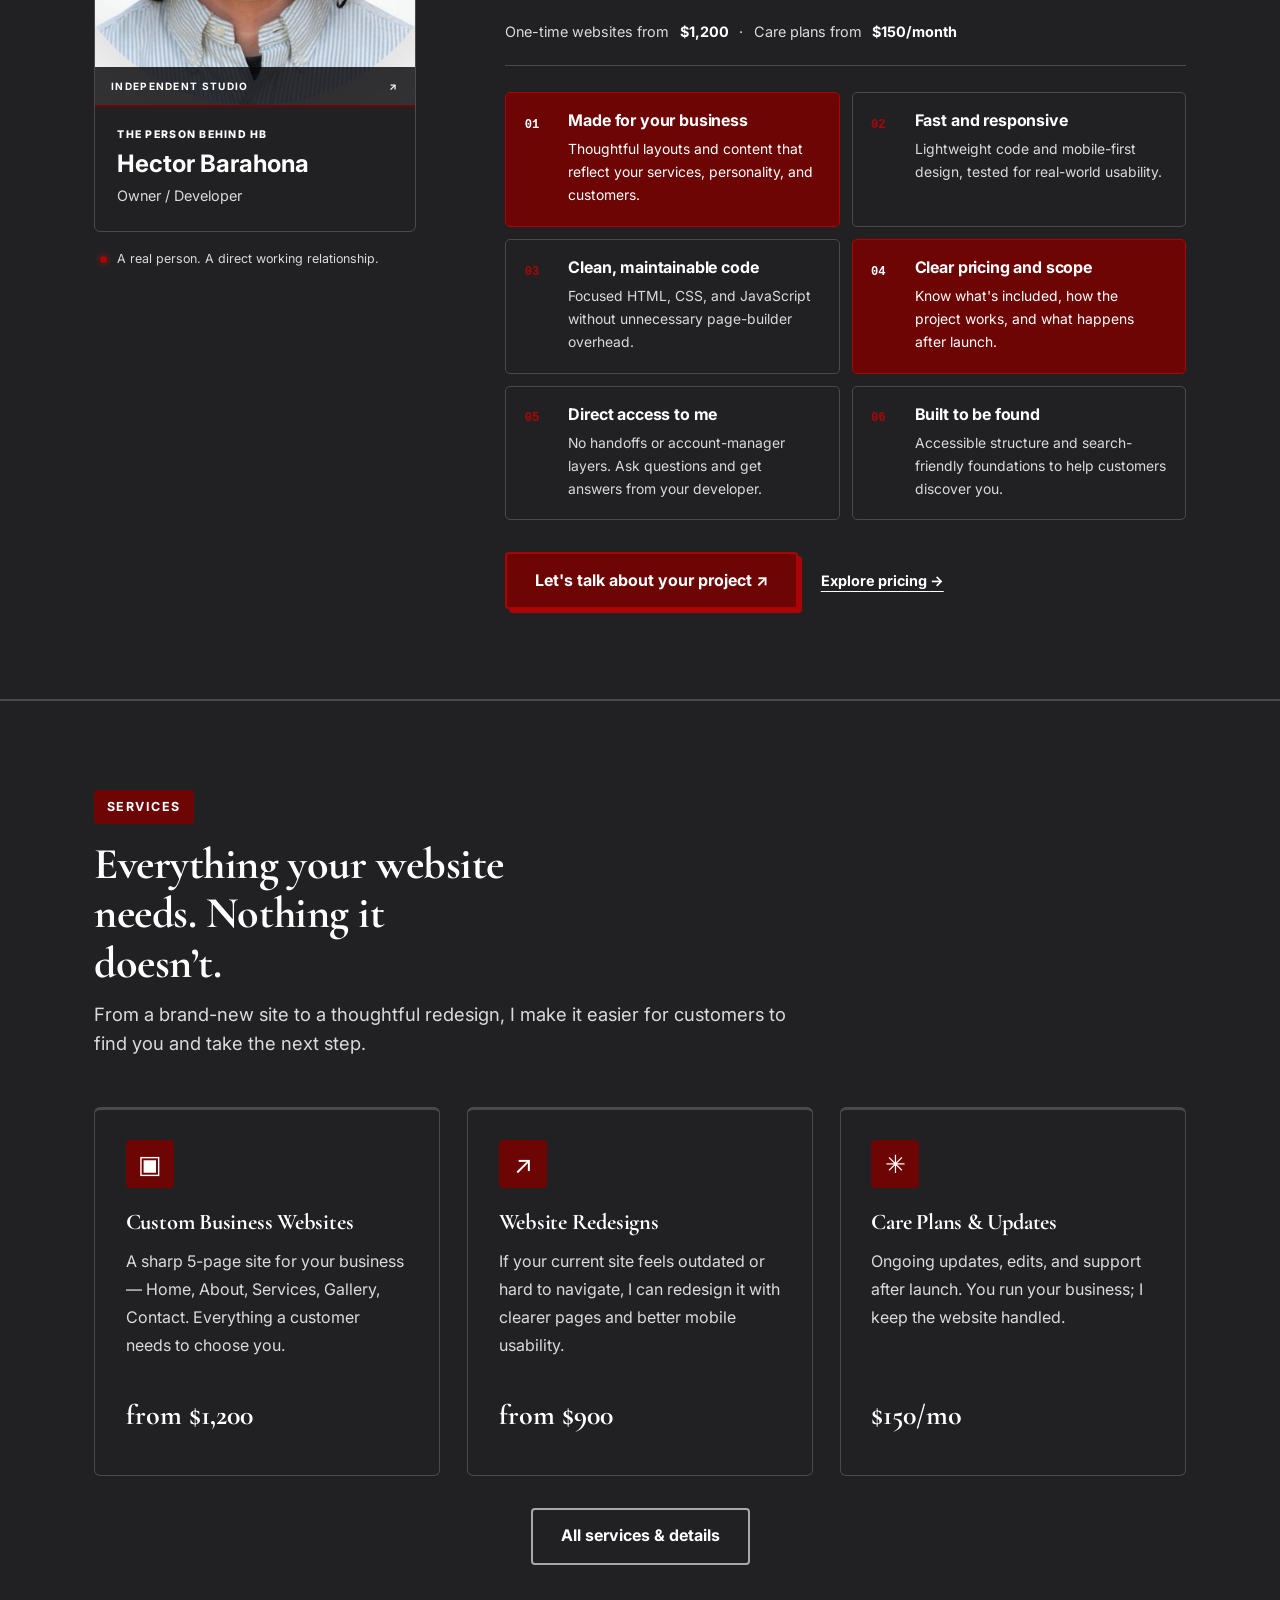
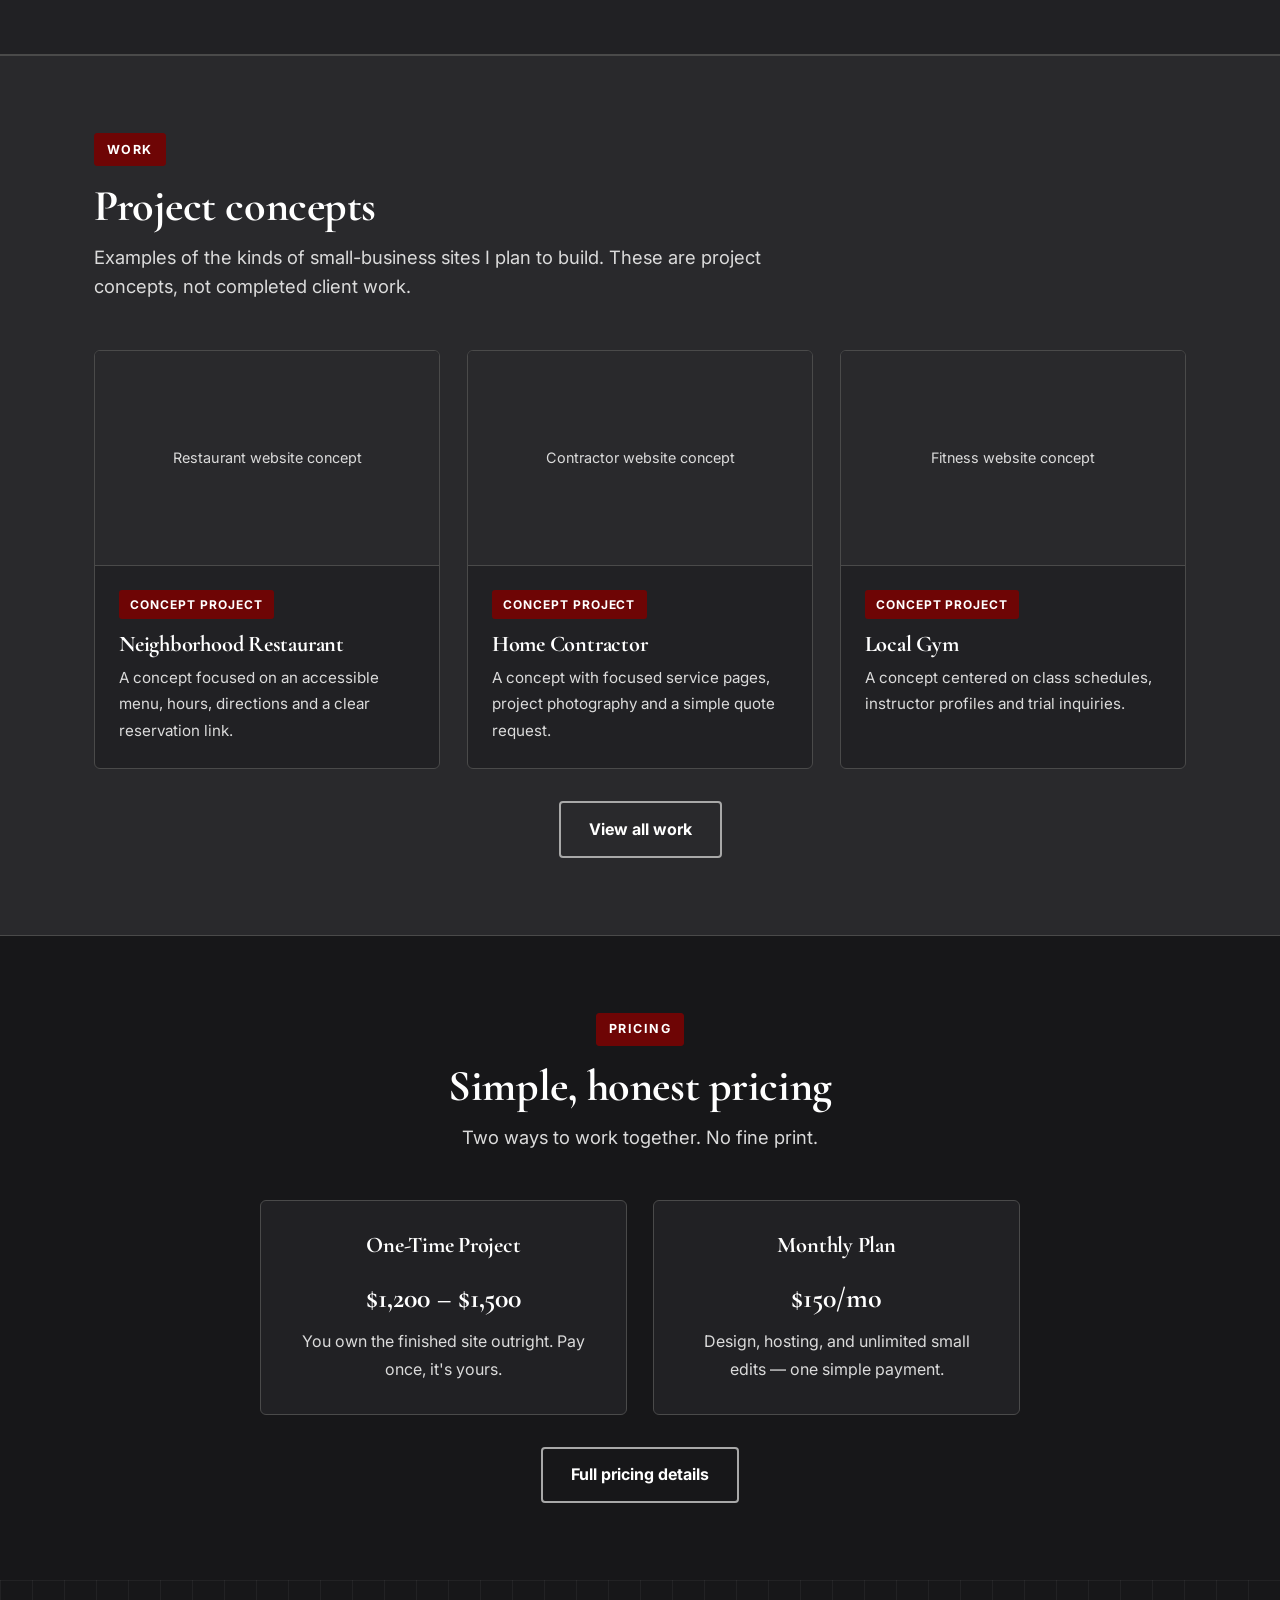
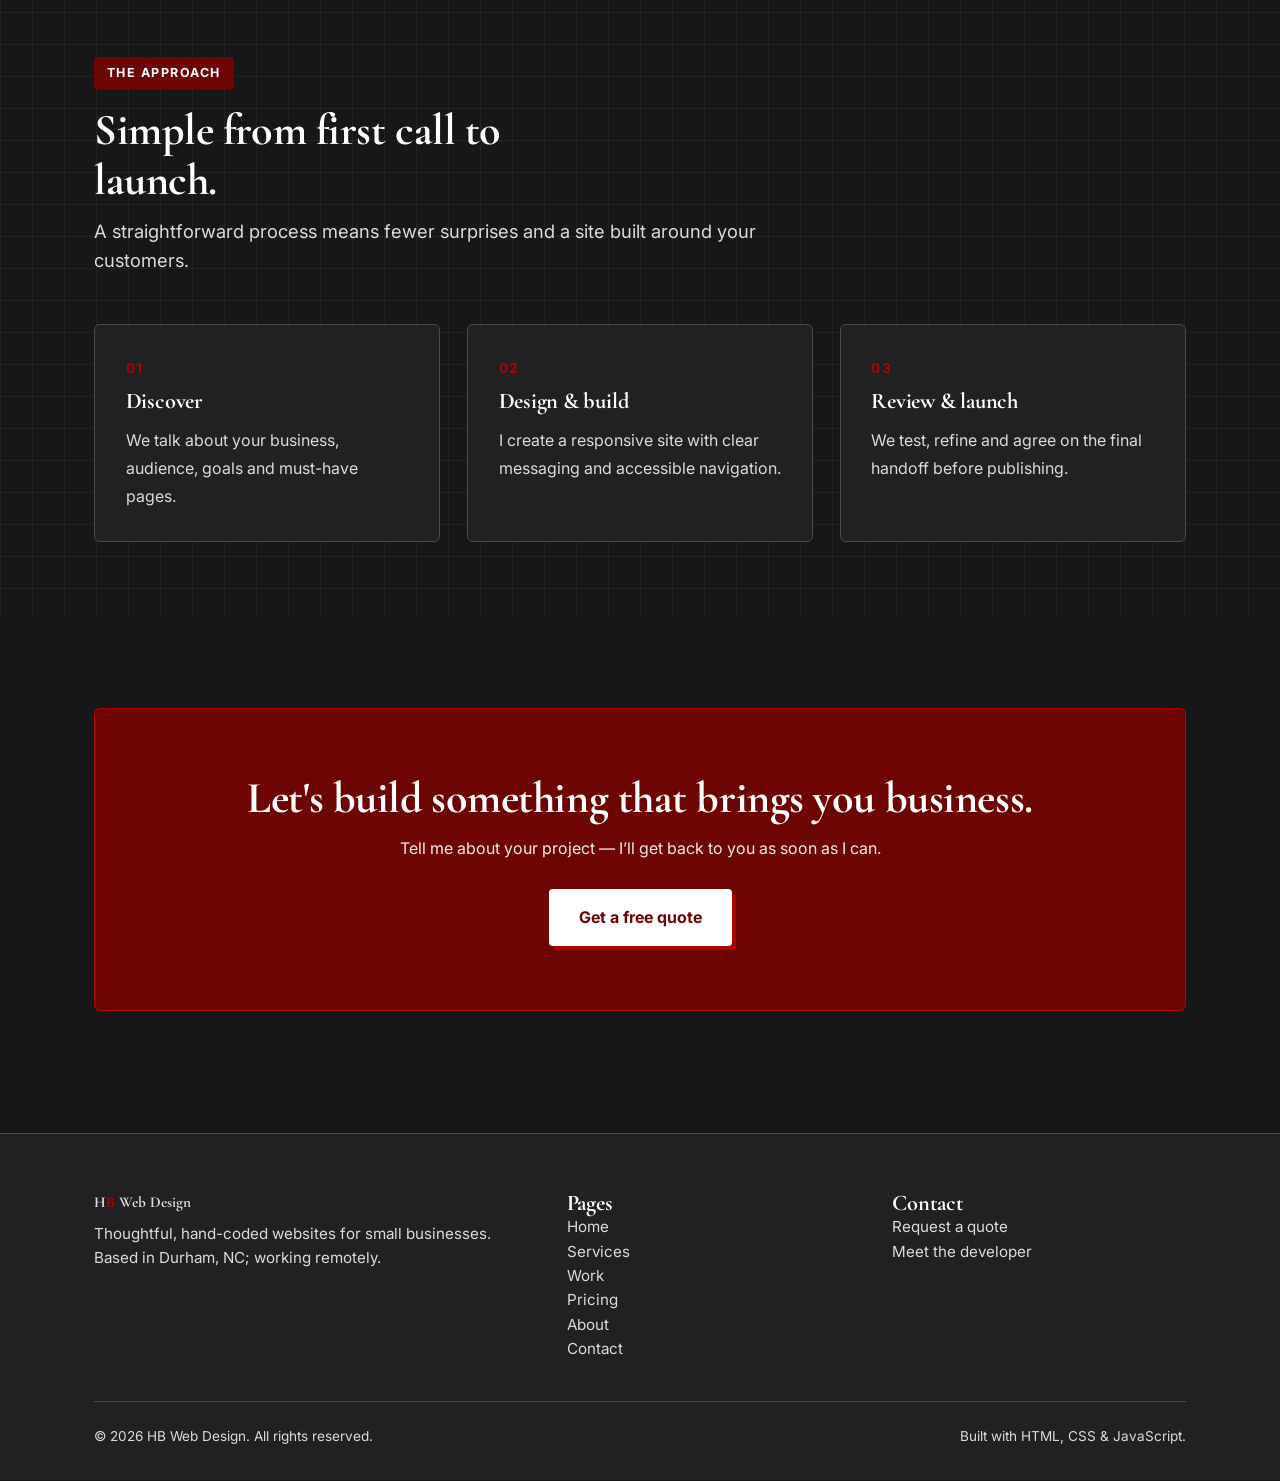
==== commit 8e771021: "Refine site color palette and homepage styling" ====
--- a/index.html
+++ b/index.html
@@ -1,18 +1,18 @@
 <!DOCTYPE html>
-<html lang="en" data-theme="light">
+<html lang="en" data-theme="dark">
 <head>
   <meta charset="UTF-8">
   <meta name="viewport" content="width=device-width, initial-scale=1.0">
   <title>HB Web Design — Websites for Small Businesses</title>
-  <meta name="description" content="HB Web Design builds fast, hand-coded websites for small businesses in the Bay Area, New Orleans, and Durham. No page builders, no bloat — just sites that bring you customers.">
+  <meta name="description" content="HB Web Design builds fast, hand-coded websites for small businesses nationwide. No page builders, no bloat — just sites that bring you customers.">
   <link rel="icon" type="image/png" href="assets/favicon.png">
   <link rel="stylesheet" href="styles.css">
   <script>
-    // Set theme before paint: saved choice > system preference > light default
+    // Set theme before paint: saved choice > system preference > dark default
     (function () {
       var saved = null;
       try { saved = localStorage.getItem('hb-theme'); } catch (e) {}
-      var theme = saved || (window.matchMedia('(prefers-color-scheme: dark)').matches ? 'dark' : 'light');
+      var theme = saved || 'dark';
       document.documentElement.setAttribute('data-theme', theme);
     })();
   </script>
@@ -52,7 +52,7 @@
           <p class="hero-note"><span class="hero-terminal" aria-hidden="true">&gt;_</span> DESIGN / DEVELOPMENT / SUPPORT <span aria-hidden="true">·</span> NO PAGE BUILDERS</p>
         </div>
         <div class="hero-capabilities" aria-label="Why work with HB Web Design">
-          <a class="capability-card" href="services.html">
+          <a class="capability-card capability-card--highlight" href="services.html">
             <span class="capability-symbol" aria-hidden="true">&lt;/&gt;</span>
             <span class="capability-index">01 / DESIGN</span><strong>Custom-built</strong><span>Made for your business.</span>
             <span class="capability-arrow" aria-hidden="true">↗</span>
@@ -67,7 +67,7 @@
             <span class="capability-index">03 / PROCESS</span><strong>Work with me</strong><span>No agency middlemen.</span>
             <span class="capability-arrow" aria-hidden="true">↗</span>
           </a>
-          <a class="capability-card" href="pricing.html">
+          <a class="capability-card capability-card--highlight" href="pricing.html">
             <span class="capability-symbol" aria-hidden="true">⌘</span>
             <span class="capability-index">04 / PRICING</span><strong>Clear options</strong><span>Know what you're getting.</span>
             <span class="capability-arrow" aria-hidden="true">↗</span>
@@ -118,10 +118,10 @@
           <p class="offer-intro">I build custom, mobile-friendly websites for small businesses that need a strong online presence without the complexity of a big agency. You work directly with the person designing and developing your site.</p>
           <p class="offer-pricing">One-time websites from <strong>$1,200</strong> <span aria-hidden="true">·</span> Care plans from <strong>$150/month</strong></p>
           <div class="offer-benefits">
-            <article class="offer-benefit"><span class="benefit-symbol" aria-hidden="true">01</span><div><h3>Made for your business</h3><p>Thoughtful layouts and content that reflect your services, personality, and customers.</p></div></article>
+            <article class="offer-benefit offer-benefit--highlight"><span class="benefit-symbol" aria-hidden="true">01</span><div><h3>Made for your business</h3><p>Thoughtful layouts and content that reflect your services, personality, and customers.</p></div></article>
             <article class="offer-benefit"><span class="benefit-symbol" aria-hidden="true">02</span><div><h3>Fast and responsive</h3><p>Lightweight code and mobile-first design, tested for real-world usability.</p></div></article>
             <article class="offer-benefit"><span class="benefit-symbol" aria-hidden="true">03</span><div><h3>Clean, maintainable code</h3><p>Focused HTML, CSS, and JavaScript without unnecessary page-builder overhead.</p></div></article>
-            <article class="offer-benefit"><span class="benefit-symbol" aria-hidden="true">04</span><div><h3>Clear pricing and scope</h3><p>Know what's included, how the project works, and what happens after launch.</p></div></article>
+            <article class="offer-benefit offer-benefit--highlight"><span class="benefit-symbol" aria-hidden="true">04</span><div><h3>Clear pricing and scope</h3><p>Know what's included, how the project works, and what happens after launch.</p></div></article>
             <article class="offer-benefit"><span class="benefit-symbol" aria-hidden="true">05</span><div><h3>Direct access to me</h3><p>No handoffs or account-manager layers. Ask questions and get answers from your developer.</p></div></article>
             <article class="offer-benefit"><span class="benefit-symbol" aria-hidden="true">06</span><div><h3>Built to be found</h3><p>Accessible structure and search-friendly foundations to help customers discover you.</p></div></article>
           </div>
--- a/styles.css
+++ b/styles.css
@@ -266,7 +266,7 @@
   transform: translateY(-50%);
   width: min(480px, 60vw);
   aspect-ratio: 1;
-  background: url('assets/mascot.png') center / contain no-repeat;
+  background: none center / contain no-repeat;
   opacity: var(--hero-watermark-opacity);
   pointer-events: none;
 }
@@ -720,7 +720,7 @@
   width: min(38vw, 440px);
   aspect-ratio: 1;
   transform: translateY(-50%);
-  background: url("assets/mascot.png") center / contain no-repeat;
+  background: none center / contain no-repeat;
   opacity: var(--hero-watermark-opacity);
   pointer-events: none;
   border: 0;
@@ -1022,7 +1022,7 @@
 .hero--studio { display:block; position:relative; isolation:isolate; overflow:hidden; background:var(--bg); padding:clamp(5rem,8vw,7.2rem) 0 clamp(2.8rem,5vw,4.6rem); min-height:0; }
 .hero--studio::before { content:""; position:absolute; inset:0; pointer-events:none; background-image:linear-gradient(rgba(115,123,139,.08) 1px,transparent 1px),linear-gradient(90deg,rgba(115,123,139,.08) 1px,transparent 1px); background-size:40px 40px; background-position:center; z-index:-2; }
 /* Preserve the original mascot watermark, always on the RIGHT. */
-.hero--studio::after { content:""; position:absolute; width:clamp(250px,34vw,470px); height:clamp(250px,34vw,470px); right:clamp(-80px,3vw,45px); top:12%; transform:none; background:url('assets/mascot.png') center/contain no-repeat; opacity:var(--hero-watermark-opacity); pointer-events:none; z-index:-1; filter:none; border:0; border-radius:0; box-shadow:none; }
+.hero--studio::after { content:""; position:absolute; width:clamp(250px,34vw,470px); height:clamp(250px,34vw,470px); right:clamp(-80px,3vw,45px); top:12%; transform:none; background:none center/contain no-repeat; opacity:var(--hero-watermark-opacity); pointer-events:none; z-index:-1; filter:none; border:0; border-radius:0; box-shadow:none; }
 .hero--studio .hero-studio-content { max-width:1140px; position:relative; z-index:1; }
 .hero--studio .hero-studio-copy { max-width:770px; position:relative; z-index:2; }
 .hero--studio h1 { max-width:17ch; font-size:clamp(3rem,6.4vw,6.1rem); line-height:1.04; letter-spacing:-.048em; margin:1.2rem 0 1.4rem; text-wrap:balance; }
@@ -1058,3 +1058,157 @@
 .founder-offer { background:var(--surface-2); background-image:none; }
 .founder-offer::after, .offer-benefit::before, .offer-benefit::after { content:none; }
 .offer-benefit { background:transparent; background-image:none; box-shadow:none; }
+
+
+/* ==========================================================
+   V16 — Black / gray / white / dark-red editorial design
+   Dark-red feature boxes use white text; solid colors only.
+   ========================================================== */
+:root {
+  --dark-black: #171719;
+  --white: #ffffff;
+  --text-color: #dbdbdb;
+  --bright-red-stroke: #ac0404;
+  --red-transparency: #f003;
+  --red-stroke: #6e0505;
+  --grey-stroke: #a8a8a8;
+  --transparent-8: #ffffff14;
+  --dark-grey-stroke: #4a4a4a;
+  --red: #ff0000;
+  --accessible-components--dark-grey: #9b9b9b;
+  --accessible-components--dodger-blue: #1378d1;
+  --accent: var(--bright-red-stroke);
+  --accent-hover: #8d0303;
+  --accent-ink: #fff;
+  --accent-soft: var(--red-transparency);
+  --glow: rgba(172,4,4,.16);
+  --radius: 7px;
+  --shadow: 0 10px 26px rgba(0,0,0,.10);
+}
+/* Dark is the new default, light remains an accessible toggle. */
+[data-theme="dark"] {
+  --bg: #171719;
+  --surface: #212124;
+  --surface-2: #29292c;
+  --border: #4a4a4a;
+  --text: #fff;
+  --muted: #dbdbdb;
+  --accent: #ac0404;
+  --accent-hover: #c80b0b;
+  --accent-ink: #fff;
+  --accent-soft: #ff000018;
+  --grid-line: #ffffff0c;
+  --shadow: 0 10px 28px rgba(0,0,0,.23);
+}
+[data-theme="light"] {
+  --bg: #f3f3f3;
+  --surface: #fff;
+  --surface-2: #e8e8e8;
+  --border: #a8a8a8;
+  --text: #171719;
+  --muted: #434343;
+  --accent: #ac0404;
+  --accent-hover: #870303;
+  --accent-ink: #fff;
+  --accent-soft: #ac040412;
+  --grid-line: #1717190a;
+  --shadow: 0 8px 24px rgba(0,0,0,.08);
+}
+/* Remove mascot/logo art from all hero styles, including older rules. */
+.hero::after,.hero--studio::after { content:none !important; display:none !important; background:none !important; }
+.hero--studio {background-color:var(--bg);background-image:none;}
+.hero--studio::before {background-image:linear-gradient(var(--grid-line) 1px,transparent 1px),linear-gradient(90deg,var(--grid-line) 1px,transparent 1px);background-size:44px 44px;z-index:-1;}
+.hero--studio h1 {color:var(--text);}
+.hero--studio .hero-accent {color:var(--text);background:var(--red-stroke);box-decoration-break:clone;-webkit-box-decoration-break:clone;padding:0 .13em .06em;}
+.hero--studio .hero-studio-copy {max-width:850px;}
+[data-theme="light"] .hero--studio .hero-accent {color:white;}
+.studio-led {background:#ac0404;box-shadow:0 0 0 3px var(--red-transparency);}
+.studio-slash,.hero-terminal {color:var(--bright-red-stroke);}
+.hero--studio .lead {color:var(--muted);}
+.studio-service-areas {color:var(--muted);}
+.btn {border-radius:4px;font-weight:700;}
+.btn-primary,.nav .btn-primary {color:#fff;background:#6e0505;border-color:#ac0404;box-shadow:4px 4px 0 #ac0404;}
+.btn-primary:hover,.btn-primary:focus-visible,.nav .btn-primary:hover {color:#fff;background:#890707;border-color:#ff0000;transform:translate(-2px,-2px);box-shadow:6px 6px 0 #ac0404;}
+.btn-secondary {border-color:var(--grey-stroke);color:var(--text);background:transparent;}
+.btn-secondary:hover,.btn-secondary:focus-visible {background:var(--accent-soft);color:var(--text);border-color:var(--bright-red-stroke);box-shadow:none;}
+.theme-toggle,.nav-toggle {color:var(--text);}
+.site-header {background:var(--surface);border-color:var(--border);backdrop-filter:none;}
+/* Dark, crisp capability tiles. Two selectively emphasized dark-red tiles. */
+.capability-card {background:var(--surface);border:1px solid var(--border);border-radius:5px;box-shadow:none;color:var(--text);}
+.capability-card::before {content:none!important;display:none!important;}
+.capability-card:hover,.capability-card:focus-visible {box-shadow:5px 5px 0 var(--bright-red-stroke);border-color:var(--bright-red-stroke);color:var(--text);}
+.capability-card--highlight {background:#6e0505;color:#fff;border:1px solid #ac0404;}
+.capability-card--highlight .capability-symbol,
+.capability-card--highlight .capability-index,
+.capability-card--highlight .capability-arrow,
+.capability-card--highlight strong,
+.capability-card--highlight > span:not(.capability-symbol):not(.capability-index):not(.capability-arrow) {color:#fff;}
+.capability-card--highlight:hover,.capability-card--highlight:focus-visible {color:#fff;background:#800606;box-shadow:5px 5px 0 #ac0404;}
+.capability-card:not(.capability-card--highlight) .capability-symbol,
+.capability-card:not(.capability-card--highlight) .capability-arrow {color:var(--bright-red-stroke);}
+.capability-card strong {color:inherit;}
+/* Founder photo remains, but no floating mascot artwork or glow. */
+.founder-offer,.section--quiet {background:var(--surface-2);background-image:none;}
+.founder-offer::before,.founder-offer::after {content:none!important;}
+.owner-profile,.card,.work-card {border-radius:6px;box-shadow:none;}
+.owner-profile:hover,.owner-profile:focus-visible,
+.card:hover,.work-card:hover {box-shadow:5px 5px 0 var(--bright-red-stroke);border-color:var(--bright-red-stroke);}
+.owner-profile-info {border-top-color:var(--red-stroke);}
+.offer-benefits {gap:12px;margin-block:1.6rem 2rem;}
+.offer-benefit {background:var(--surface);padding:1.15rem;border:1px solid var(--border);border-radius:5px;box-shadow:none;}
+.offer-benefit::before,.offer-benefit::after {content:none!important;}
+.offer-benefit:hover {border-color:var(--bright-red-stroke);transform:translateY(-2px);}
+.offer-benefit--highlight {background:#6e0505;border-color:#ac0404;color:#fff;}
+.offer-benefit--highlight h3,.offer-benefit--highlight p,.offer-benefit--highlight .benefit-symbol {color:#fff;}
+.offer-benefit--highlight:hover {background:#800606;border-color:#ff0000;}
+.benefit-symbol {color:var(--bright-red-stroke);}
+/* Sharpen service/presentation cards; keep solid backgrounds. */
+.eyebrow,.badge {border-radius:3px;background:var(--accent-soft);border-color:var(--bright-red-stroke);color:var(--bright-red-stroke);}
+[data-theme="dark"] .eyebrow,[data-theme="dark"] .badge {color:#ff6c6c;}
+.service-grid .card {border-top:3px solid var(--dark-grey-stroke);}
+.service-grid .card:hover {border-top-color:var(--bright-red-stroke);}
+.service-icon {border-radius:4px;background:#6e0505;color:white;box-shadow:none;}
+.service-grid .card:hover .service-icon {box-shadow:none;}
+.cta-band {background:#6e0505;background-image:none;color:white;border:1px solid #ac0404;border-radius:6px;box-shadow:none;}
+.cta-band h2,.cta-band p {color:#fff;}
+.cta-band .btn-primary,[data-theme="dark"] .cta-band .btn-primary {background:#fff;color:#6e0505;border-color:#fff;box-shadow:4px 4px 0 #ac0404;}
+.cta-band .btn-primary:hover,[data-theme="dark"] .cta-band .btn-primary:hover {background:#f3f3f3;color:#6e0505;}
+/* Dark theme should stay legible, including pricing and headings. */
+[data-theme="dark"] .offer-pricing strong,[data-theme="dark"] .card .price {color:#fff;}
+[data-theme="dark"] .owner-profile-label,[data-theme="dark"] .founder-offer-content h2 em {color:#ff7777;}
+[data-theme="dark"] .nav .btn-primary {color:white;}
+[data-theme="light"] .capability-card--highlight,
+[data-theme="light"] .capability-card--highlight strong {color:white;}
+@media(max-width:580px) {.offer-benefits{gap:10px;}.capability-card{min-height:180px;}.hero--studio .hero-accent{box-decoration-break:clone;}}
+@media(prefers-reduced-motion:reduce) {.capability-card:hover,.offer-benefit:hover,.btn-primary:hover{transform:none!important;}}
+
+/* V17 — remove pastel-red text; use white typography and precise dark-red accents. */
+.founder-offer-content h2 em,
+[data-theme="dark"] .founder-offer-content h2 em {
+  color:var(--text);
+  font-style:normal;
+  text-decoration:underline;
+  text-decoration-color:var(--bright-red-stroke);
+  text-decoration-thickness:.09em;
+  text-underline-offset:.14em;
+  text-decoration-skip-ink:none;
+}
+[data-theme="dark"] .owner-profile-label,
+.owner-profile-label {color:var(--text);letter-spacing:.12em;}
+.owner-image-caption span {color:#fff;}
+[data-theme="dark"] .eyebrow,
+[data-theme="dark"] .badge {color:#fff;border-color:var(--red-stroke);background:var(--red-stroke);}
+[data-theme="light"] .eyebrow,
+[data-theme="light"] .badge {color:var(--text);border-color:var(--bright-red-stroke);background:transparent;}
+.studio-slash,.hero-terminal {color:var(--text);}
+[data-theme="dark"] .nav a.nav-link.active {color:#fff;}
+[data-theme="dark"] .nav a.nav-link.active::after {background:var(--bright-red-stroke);}
+[data-theme="dark"] .service-grid .card .price {color:#fff;}
+/* Keep highlight tiles consistently white, even in older inherited rules. */
+.capability-card--highlight > span,
+.capability-card--highlight strong,
+.capability-card--highlight .capability-symbol,
+.capability-card--highlight .capability-arrow,
+.offer-benefit--highlight h3,
+.offer-benefit--highlight p,
+.offer-benefit--highlight .benefit-symbol {color:#fff!important;}
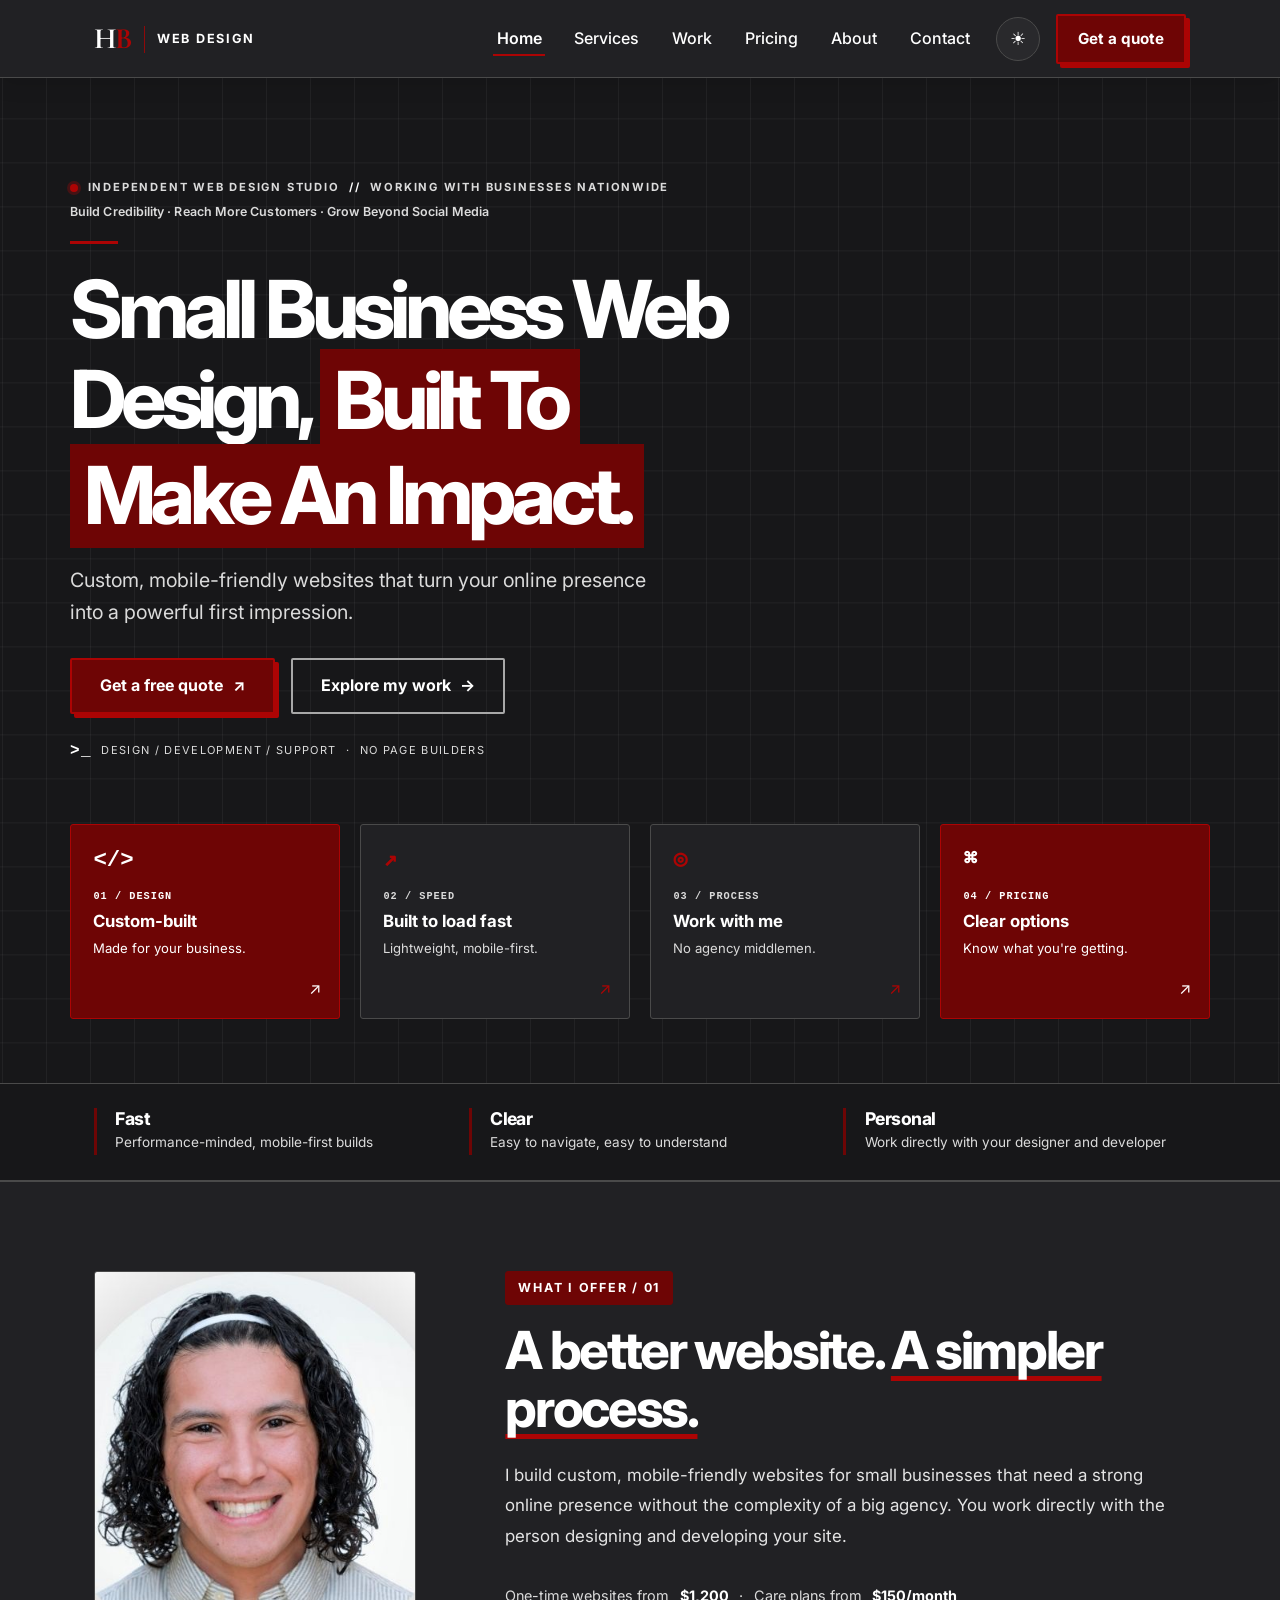
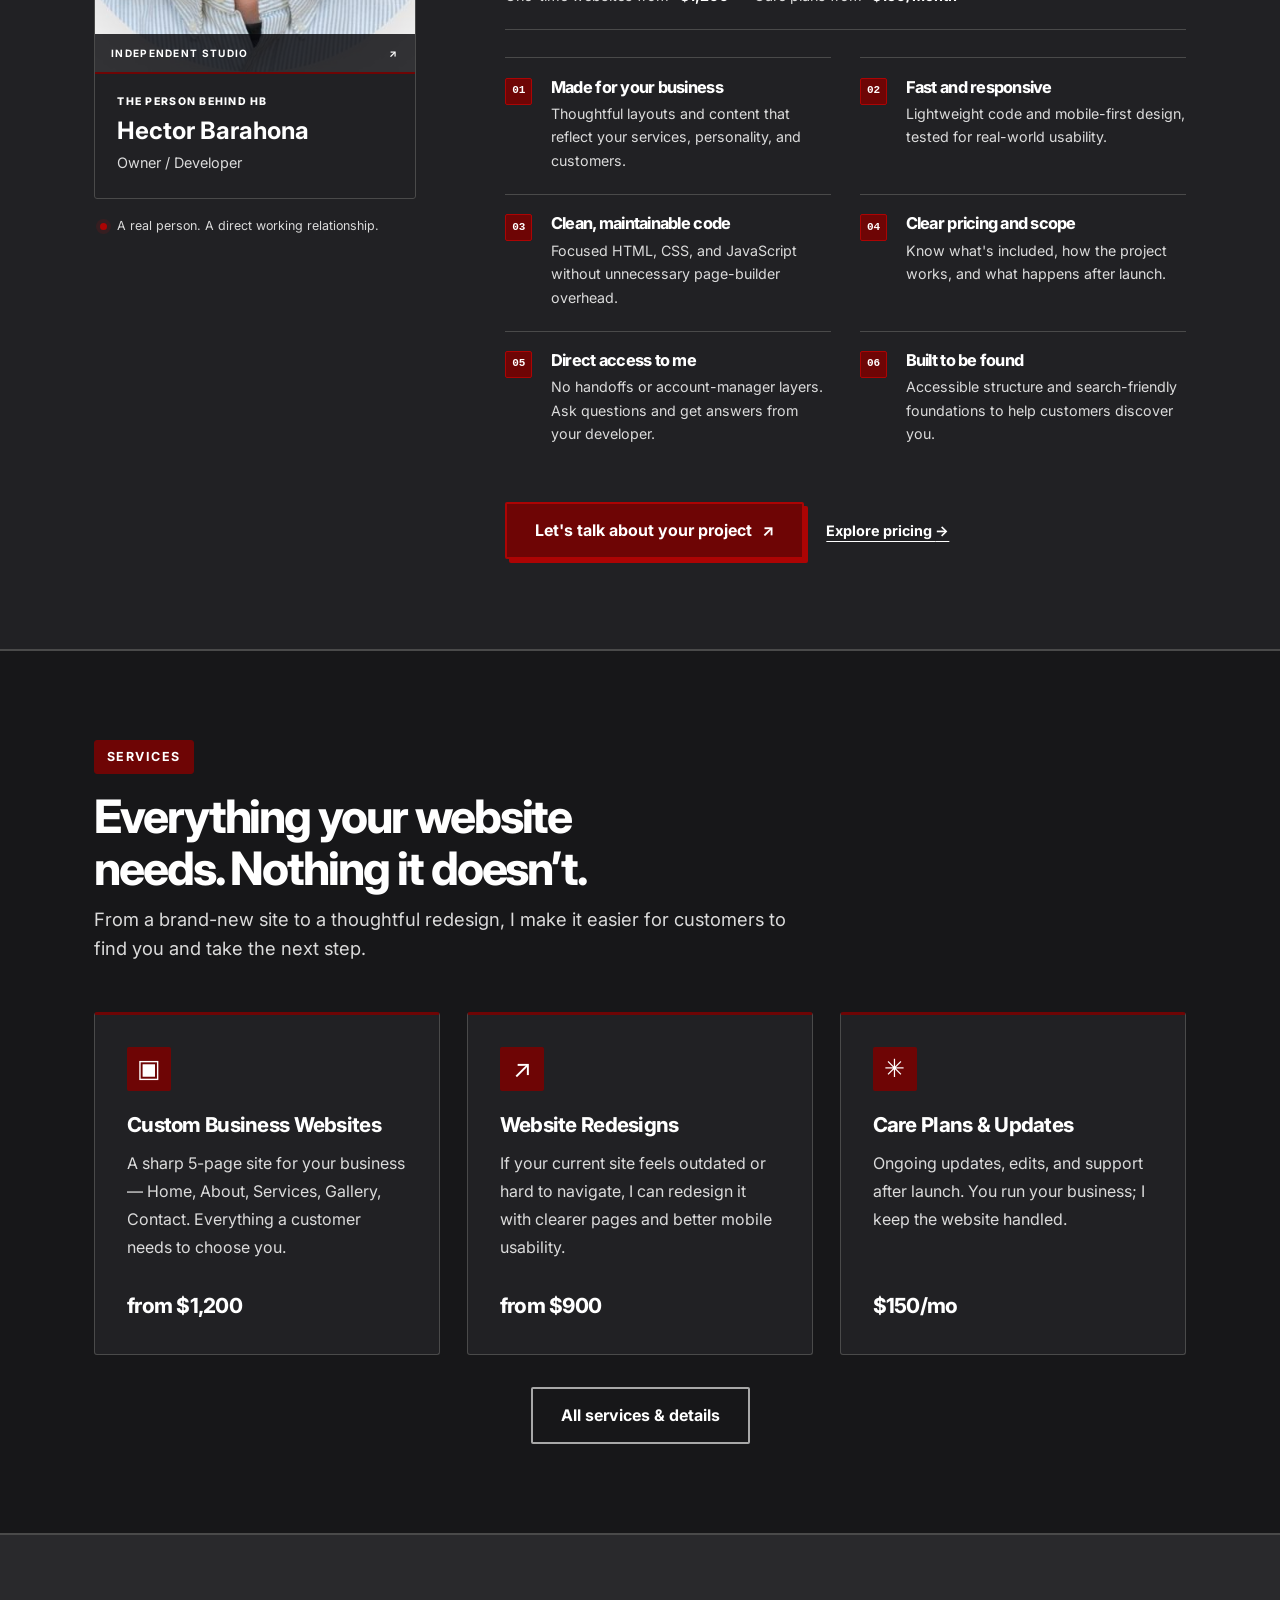
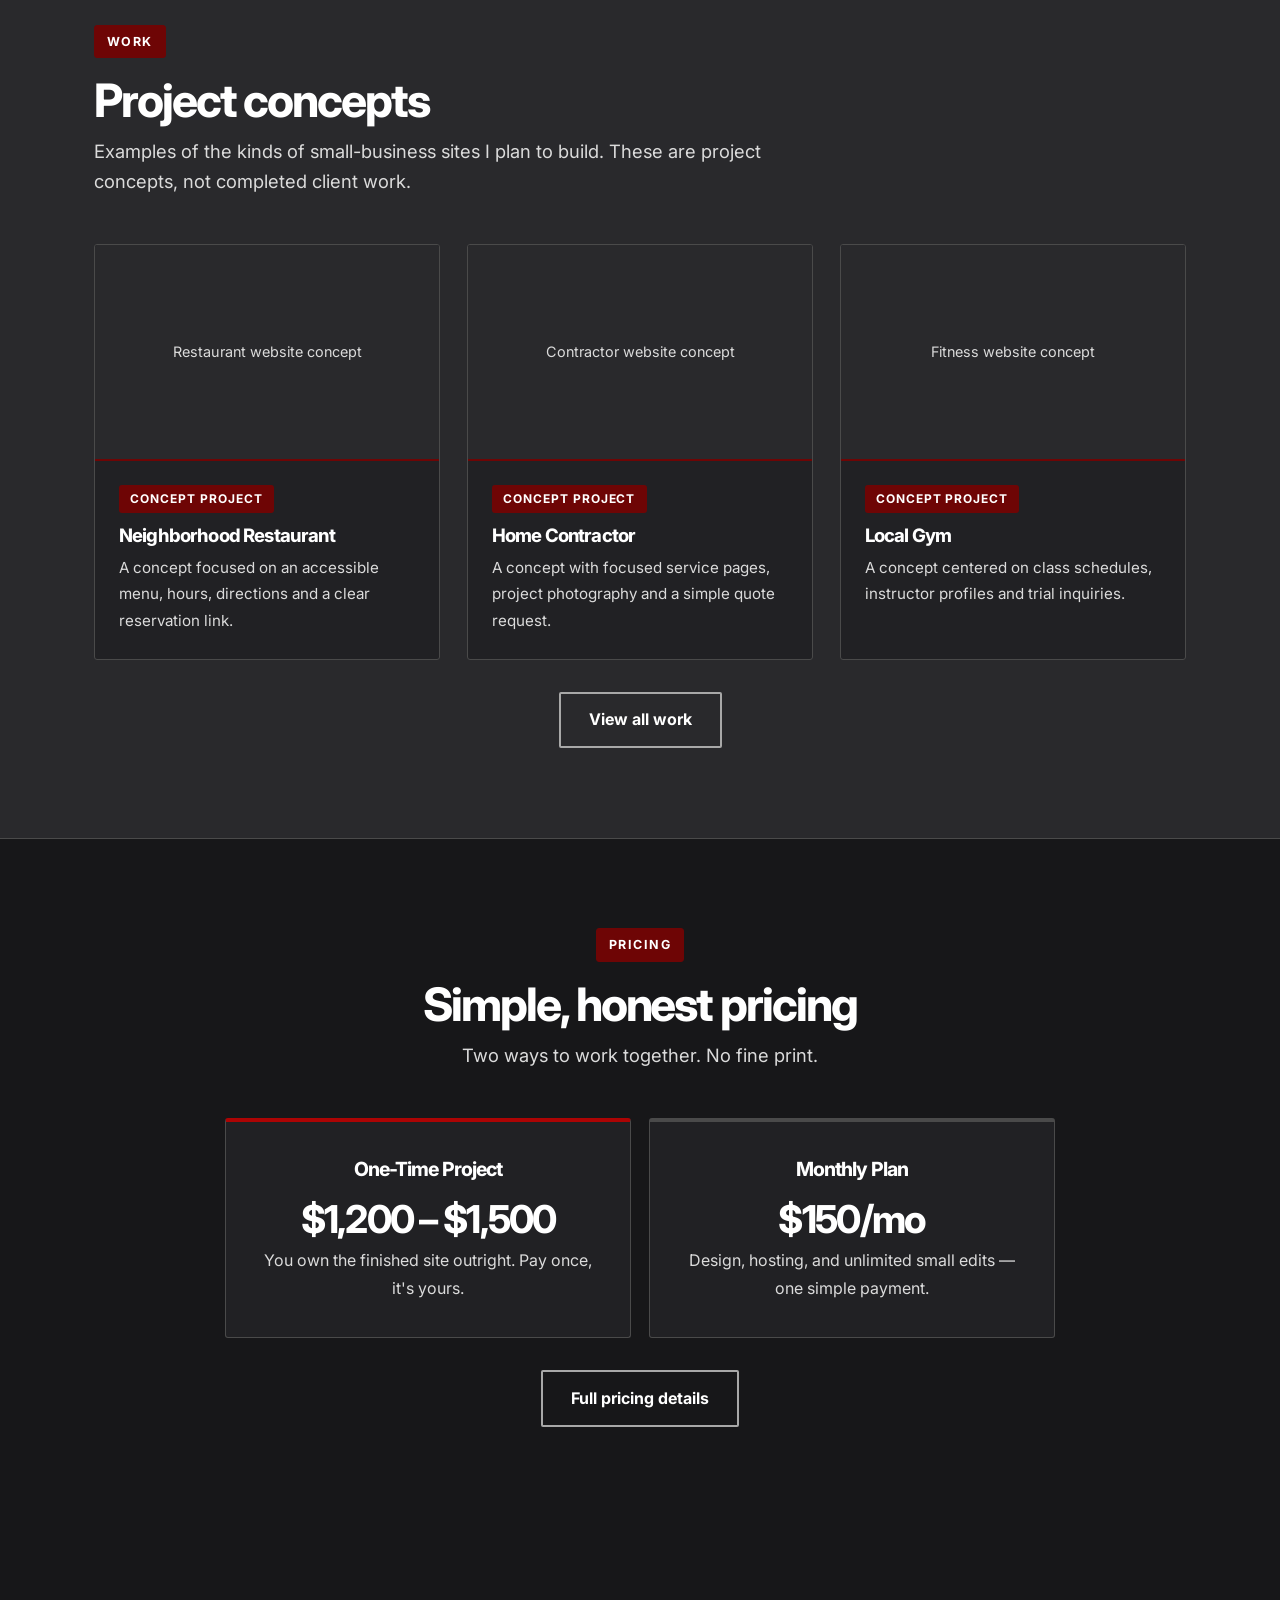
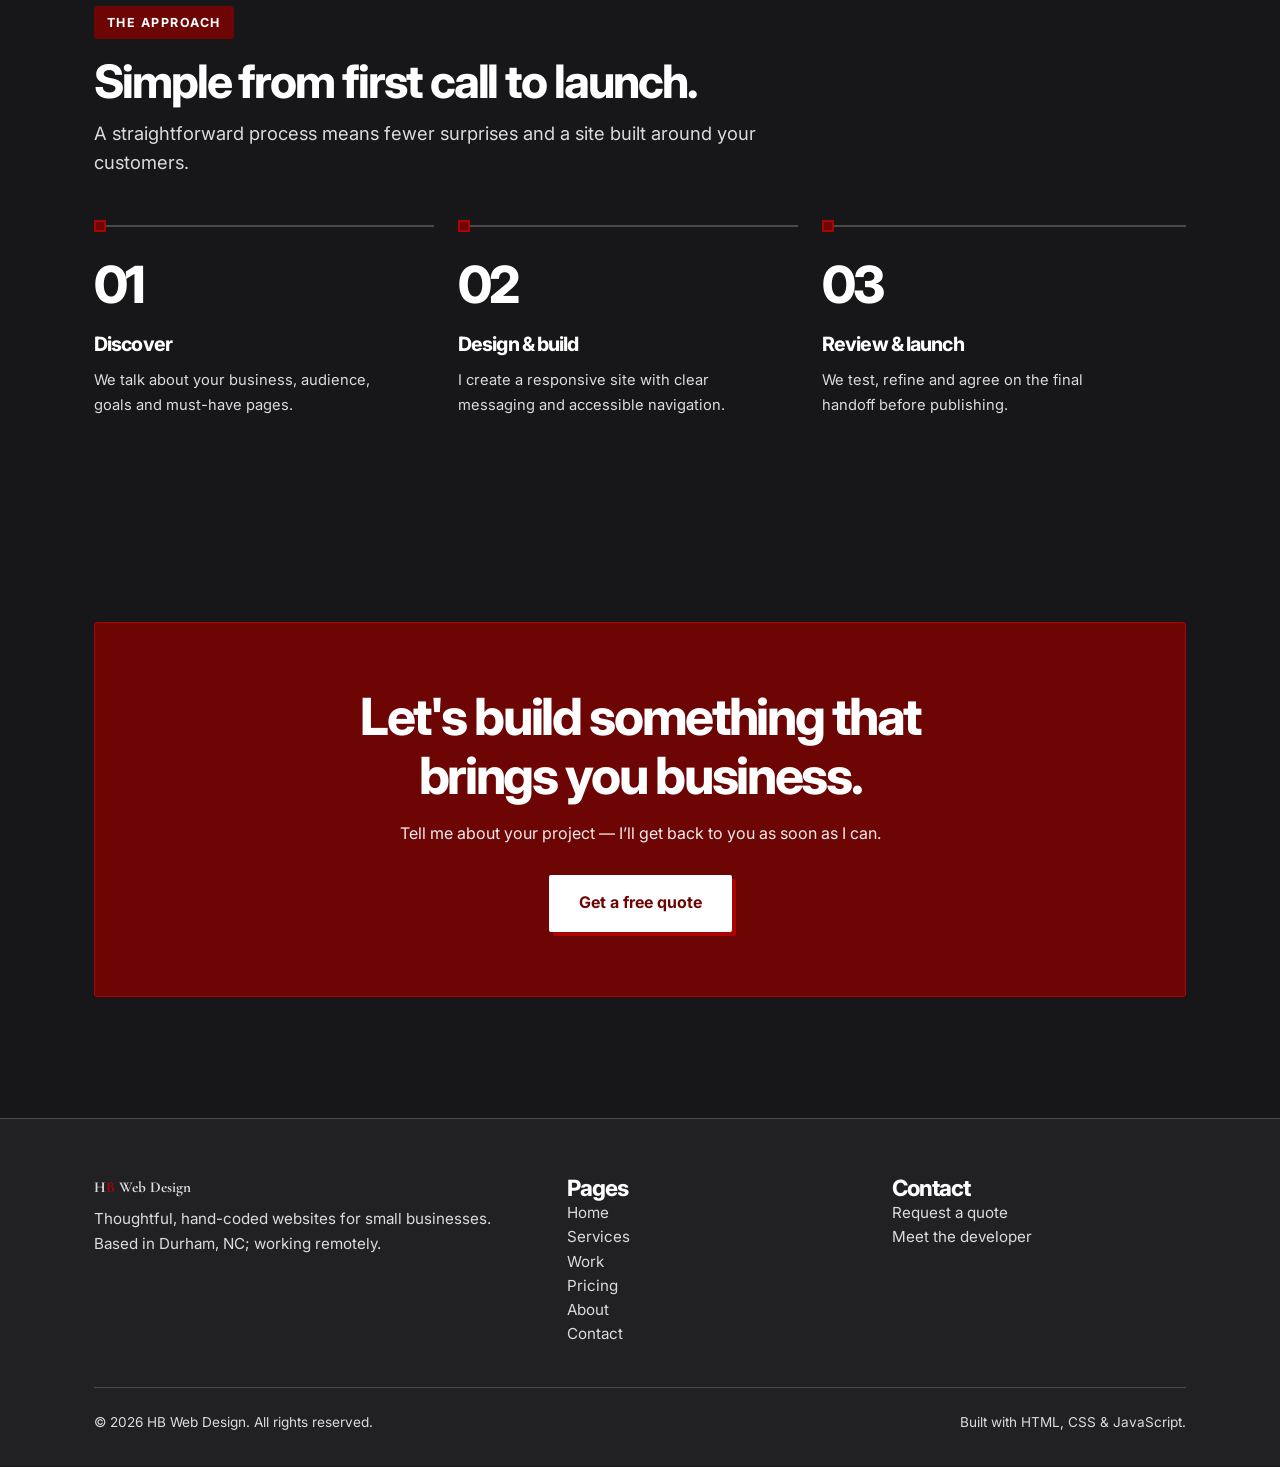
==== commit 04506660: "Complete homepage" ====
--- a/index.html
+++ b/index.html
@@ -17,7 +17,7 @@
     })();
   </script>
 </head>
-<body>
+<body class="home-v18">
   <a class="skip-link" href="#main">Skip to content</a>
 
   <header class="site-header">
@@ -77,7 +77,7 @@
     </section>
 
     <!-- Trust strip -->
-    <div class="trust-strip">
+    <div class="trust-strip trust-strip--minimal">
       <div class="container">
         <div class="trust-item">
           <strong>Fast</strong>
@@ -118,10 +118,10 @@
           <p class="offer-intro">I build custom, mobile-friendly websites for small businesses that need a strong online presence without the complexity of a big agency. You work directly with the person designing and developing your site.</p>
           <p class="offer-pricing">One-time websites from <strong>$1,200</strong> <span aria-hidden="true">·</span> Care plans from <strong>$150/month</strong></p>
           <div class="offer-benefits">
-            <article class="offer-benefit offer-benefit--highlight"><span class="benefit-symbol" aria-hidden="true">01</span><div><h3>Made for your business</h3><p>Thoughtful layouts and content that reflect your services, personality, and customers.</p></div></article>
+            <article class="offer-benefit"><span class="benefit-symbol" aria-hidden="true">01</span><div><h3>Made for your business</h3><p>Thoughtful layouts and content that reflect your services, personality, and customers.</p></div></article>
             <article class="offer-benefit"><span class="benefit-symbol" aria-hidden="true">02</span><div><h3>Fast and responsive</h3><p>Lightweight code and mobile-first design, tested for real-world usability.</p></div></article>
             <article class="offer-benefit"><span class="benefit-symbol" aria-hidden="true">03</span><div><h3>Clean, maintainable code</h3><p>Focused HTML, CSS, and JavaScript without unnecessary page-builder overhead.</p></div></article>
-            <article class="offer-benefit offer-benefit--highlight"><span class="benefit-symbol" aria-hidden="true">04</span><div><h3>Clear pricing and scope</h3><p>Know what's included, how the project works, and what happens after launch.</p></div></article>
+            <article class="offer-benefit"><span class="benefit-symbol" aria-hidden="true">04</span><div><h3>Clear pricing and scope</h3><p>Know what's included, how the project works, and what happens after launch.</p></div></article>
             <article class="offer-benefit"><span class="benefit-symbol" aria-hidden="true">05</span><div><h3>Direct access to me</h3><p>No handoffs or account-manager layers. Ask questions and get answers from your developer.</p></div></article>
             <article class="offer-benefit"><span class="benefit-symbol" aria-hidden="true">06</span><div><h3>Built to be found</h3><p>Accessible structure and search-friendly foundations to help customers discover you.</p></div></article>
           </div>
@@ -138,7 +138,7 @@
           <h2>Everything your website needs. Nothing it doesn’t.</h2>
           <p class="lead">From a brand-new site to a thoughtful redesign, I make it easier for customers to find you and take the next step.</p>
         </div>
-        <div class="grid grid--3 service-grid">
+        <div class="grid grid--3 service-grid service-grid--editorial">
           <div class="card">
             <span class="service-icon" aria-hidden="true">▣</span>
             <h3>Custom Business Websites</h3>
@@ -212,13 +212,13 @@
           <h2>Simple, honest pricing</h2>
           <p class="lead">Two ways to work together. No fine print.</p>
         </div>
-        <div class="grid grid--2" style="max-width: 760px; margin: 0 auto;">
-          <div class="card text-center">
+        <div class="grid grid--2 pricing-compare">
+          <div class="card text-center pricing-option">
             <h3>One-Time Project</h3>
             <p class="price">$1,200 – $1,500</p>
             <p>You own the finished site outright. Pay once, it's yours.</p>
           </div>
-          <div class="card text-center">
+          <div class="card text-center pricing-option">
             <h3>Monthly Plan</h3>
             <p class="price">$150/mo</p>
             <p>Design, hosting, and unlimited small edits — one simple payment.</p>
@@ -237,11 +237,11 @@
           <h2 id="approach-heading">Simple from first call to launch.</h2>
           <p class="lead">A straightforward process means fewer surprises and a site built around your customers.</p>
         </div>
-        <div class="grid grid--3">
-          <div class="card"><span class="step-number">01</span><h3>Discover</h3><p>We talk about your business, audience, goals and must-have pages.</p></div>
-          <div class="card"><span class="step-number">02</span><h3>Design &amp; build</h3><p>I create a responsive site with clear messaging and accessible navigation.</p></div>
-          <div class="card"><span class="step-number">03</span><h3>Review &amp; launch</h3><p>We test, refine and agree on the final handoff before publishing.</p></div>
-        </div>
+        <ol class="process-timeline" aria-label="Our three-step process">
+          <li class="process-step"><span class="process-count" aria-hidden="true">01</span><div><h3>Discover</h3><p>We talk about your business, audience, goals and must-have pages.</p></div></li>
+          <li class="process-step"><span class="process-count" aria-hidden="true">02</span><div><h3>Design &amp; build</h3><p>I create a responsive site with clear messaging and accessible navigation.</p></div></li>
+          <li class="process-step"><span class="process-count" aria-hidden="true">03</span><div><h3>Review &amp; launch</h3><p>We test, refine and agree on the final handoff before publishing.</p></div></li>
+        </ol>
       </div>
     </section>
 
--- a/styles.css
+++ b/styles.css
@@ -1212,3 +1212,83 @@
 .offer-benefit--highlight h3,
 .offer-benefit--highlight p,
 .offer-benefit--highlight .benefit-symbol {color:#fff!important;}
+
+
+/* ============================================================
+   V18 | HOMEPAGE POLISH — typography, rhythm, editorial lists,
+   stronger interactions and a three-step timeline.
+   Scoped to .home-v18; other site pages remain unchanged.
+   ============================================================ */
+.home-v18 { --font-display: 'Inter',-apple-system,BlinkMacSystemFont,'Segoe UI',sans-serif; }
+.home-v18 h1,.home-v18 h2,.home-v18 h3 {font-family:var(--font-display);font-weight:750;letter-spacing:-.045em;}
+.home-v18 .hero--studio h1 {font-size:clamp(3.15rem,6.25vw,5.7rem);line-height:1.07;letter-spacing:-.065em;max-width:18ch;}
+.home-v18 .hero--studio h1::before {width:48px;height:3px;border-radius:0;background:var(--bright-red-stroke);}
+.home-v18 .hero--studio .hero-accent {padding:.02em .17em .07em;line-height:1.19;}
+.home-v18 .hero--studio .lead {max-width:49ch;line-height:1.65;font-size:clamp(1.05rem,1.6vw,1.23rem);}
+.home-v18 .studio-service-areas {font-weight:600;letter-spacing:.006em;}
+.home-v18 .hero-capabilities {gap:clamp(12px,1.8vw,20px);margin-top:clamp(3rem,5vw,4.5rem);}
+.home-v18 .capability-card {border-radius:3px;min-height:195px;padding:1.4rem;transform:none;transition:transform .2s ease,border-color .2s ease,box-shadow .2s ease;}
+.home-v18 .capability-card:hover,.home-v18 .capability-card:focus-visible {transform:translateY(-4px);box-shadow:5px 5px 0 var(--bright-red-stroke);}
+.home-v18 .capability-symbol {transition:transform .25s ease;}
+.home-v18 .capability-card:hover .capability-symbol,.home-v18 .capability-card:focus-visible .capability-symbol {transform:translate(2px,-2px);}
+.home-v18 .btn {border-radius:2px;min-height:48px;display:inline-flex;align-items:center;justify-content:center;gap:.6rem;font-weight:700;}
+.home-v18 .btn-primary {background:#6e0505;color:white;border-color:#ac0404;box-shadow:4px 4px 0 #ac0404;}
+.home-v18 .btn-primary:hover,.home-v18 .btn-primary:focus-visible {background:#890707;color:white;transform:translate(-2px,-2px);box-shadow:6px 6px 0 #ac0404;}
+.home-v18 .btn-secondary {background:transparent;border-color:var(--grey-stroke);}
+.home-v18 .btn-secondary:hover {background:var(--red-transparency);}
+.home-v18 .trust-strip--minimal {background:var(--dark-black);border-color:var(--dark-grey-stroke);box-shadow:none;}
+.home-v18 .trust-strip--minimal .container {padding-top:1.55rem;padding-bottom:1.55rem;gap:2rem;}
+.home-v18 .trust-strip--minimal .trust-item {border-left:3px solid var(--red-stroke);padding-left:1.15rem;}
+.home-v18 .trust-strip--minimal .trust-item strong {font:750 1.1rem var(--font-display);color:#fff;letter-spacing:-.03em;}
+.home-v18 .trust-strip--minimal .trust-item span {color:#dbdbdb;font-size:.85rem;}
+/* Founder offer: six points as a calm editorial list, not six more cards. */
+.home-v18 .founder-offer {padding-block:clamp(4.7rem,8vw,7rem);background:var(--surface-2);}
+.home-v18 .founder-offer-content h2 {font-size:clamp(2.3rem,4.1vw,3.6rem);max-width:18ch;line-height:1.11;}
+.home-v18 .founder-offer-content h2 em {color:var(--text);text-decoration-color:var(--bright-red-stroke);}
+.home-v18 .offer-benefits {display:grid;grid-template-columns:repeat(2,minmax(0,1fr));gap:0 1.8rem;margin:1.7rem 0 2.2rem;}
+.home-v18 .offer-benefit,.home-v18 .offer-benefit--highlight {background:none!important;border:0;border-top:1px solid var(--border);border-radius:0;box-shadow:none;padding:1.2rem 0 1.35rem;transform:none;grid-template-columns:2rem 1fr;}
+.home-v18 .offer-benefit:hover {border-top-color:var(--bright-red-stroke);transform:none;}
+.home-v18 .offer-benefit h3,.home-v18 .offer-benefit--highlight h3 {font-size:1.02rem;color:var(--text)!important;margin:0 0 .35rem;}
+.home-v18 .offer-benefit p,.home-v18 .offer-benefit--highlight p {color:var(--muted)!important;font-size:.89rem;line-height:1.65;}
+.home-v18 .benefit-symbol,.home-v18 .offer-benefit--highlight .benefit-symbol {display:inline-grid;place-items:center;width:27px;height:27px;background:#6e0505;color:#fff!important;border:1px solid #ac0404;padding:0;font-size:.69rem;border-radius:2px;}
+.home-v18 .owner-profile {border-radius:3px;}
+/* Services: generous text-led cards, less decorative noise. */
+.home-v18 .section--services {background:var(--bg);}
+.home-v18 .service-grid--editorial .card {border:1px solid var(--border);border-top:3px solid var(--red-stroke);border-radius:3px;box-shadow:none;padding:clamp(1.5rem,2.5vw,2.4rem);}
+.home-v18 .service-grid--editorial .card:hover {border-top-color:var(--bright-red-stroke);box-shadow:5px 5px 0 var(--red-stroke);transform:translateY(-3px);}
+.home-v18 .service-grid--editorial .service-icon {width:44px;height:44px;background:#6e0505;color:#fff;box-shadow:none;border-radius:2px;}
+.home-v18 .service-grid--editorial .card h3 {font-size:1.28rem;line-height:1.25;letter-spacing:-.035em;}
+.home-v18 .service-grid--editorial .card .price {font:750 1.3rem var(--font-display);letter-spacing:-.035em;}
+/* Work remains clearly labeled as concepts; different card silhouette. */
+.home-v18 .section--quiet {background:var(--surface-2);}
+.home-v18 .work-card {border-radius:3px;box-shadow:none;}
+.home-v18 .work-card .work-media {border-bottom:2px solid var(--red-stroke);min-height:155px;}
+.home-v18 .work-card .work-body h3 {font-size:1.16rem;}
+/* Pricing comparison: two contained columns with one featured edge. */
+.home-v18 .pricing-compare {max-width:830px;margin:0 auto;gap:1.1rem;}
+.home-v18 .pricing-option {padding:2.2rem 1.75rem;border:1px solid var(--border);border-radius:3px;box-shadow:none;}
+.home-v18 .pricing-option:first-child {border-top:4px solid var(--bright-red-stroke);}
+.home-v18 .pricing-option:last-child {border-top:4px solid var(--dark-grey-stroke);}
+.home-v18 .pricing-option h3 {font-size:1.22rem;}
+.home-v18 .pricing-option .price {font:750 clamp(1.8rem,3vw,2.6rem) var(--font-display);color:var(--text);letter-spacing:-.045em;}
+/* True timeline in place of another three-card grid. */
+.home-v18 .section--grid {background-color:var(--dark-black);background-image:none;}
+.home-v18 .process-timeline {display:grid;grid-template-columns:repeat(3,minmax(0,1fr));gap:0;list-style:none;margin:2.4rem 0 0;padding:0;counter-reset:none;}
+.home-v18 .process-step {position:relative;padding:2rem 1.7rem 1.6rem 0;border-top:2px solid var(--dark-grey-stroke);transition:border-color .2s ease;}
+.home-v18 .process-step:not(:last-child) {margin-right:1.5rem;}
+.home-v18 .process-step::before {content:"";position:absolute;top:-7px;left:0;width:12px;height:12px;background:#6e0505;border:2px solid #ac0404;}
+.home-v18 .process-step:hover {border-top-color:var(--bright-red-stroke);}
+.home-v18 .process-count {display:block;color:#fff;font:800 clamp(2.2rem,4vw,3.6rem)/1 var(--font-display);letter-spacing:-.065em;margin-bottom:1.4rem;}
+.home-v18 .process-step h3 {font-size:1.23rem;color:#fff;margin-bottom:.75rem;}
+.home-v18 .process-step p {color:#dbdbdb;max-width:33ch;font-size:.92rem;line-height:1.7;}
+.home-v18 .section--grid .section-head h2 {color:#fff;}
+.home-v18 .section--grid .section-head .lead {color:#dbdbdb;}
+.home-v18 .cta-band {background:#6e0505;background-image:none;border-radius:3px;border:1px solid #ac0404;}
+.home-v18 .cta-band h2 {font-size:clamp(2.1rem,4vw,3.3rem);max-width:19ch;margin:0 auto 1rem;}
+.home-v18 .cta-band .btn-primary {background:white;color:#6e0505;border-color:white;box-shadow:4px 4px 0 #ac0404;}
+.home-v18 .cta-band .btn-primary:hover {background:#eee;color:#6e0505;}
+.home-v18 main > .section {padding-block:clamp(4.5rem,7vw,6.7rem);}
+.home-v18 .section-head h2 {font-size:clamp(2.2rem,3.6vw,3.3rem);}
+@media(max-width:850px) {.home-v18 .process-timeline {grid-template-columns:1fr;}.home-v18 .process-step {margin-right:0!important;padding:1.5rem 0 1.5rem 3.8rem;border-top:0;border-left:2px solid var(--dark-grey-stroke);}.home-v18 .process-step::before {top:1.9rem;left:-7px;}.home-v18 .process-count {position:absolute;left:.95rem;top:1.5rem;font-size:1.5rem;}.home-v18 .process-step h3 {margin-left:1rem;}.home-v18 .process-step p {margin-left:1rem;max-width:none;}}
+@media(max-width:600px) {.home-v18 .hero--studio h1 {font-size:clamp(2.65rem,10vw,3.8rem);}.home-v18 .offer-benefits {grid-template-columns:1fr;}.home-v18 .trust-strip--minimal .container{gap:1rem;}.home-v18 .hero-capabilities {gap:10px;}.home-v18 .capability-card{padding:1.1rem 1rem;min-height:175px;}}
+@media(prefers-reduced-motion:reduce) {.home-v18 .process-step,.home-v18 .capability-card {transition:none!important;}.home-v18 .capability-card:hover,.home-v18 .service-grid--editorial .card:hover {transform:none!important;}}
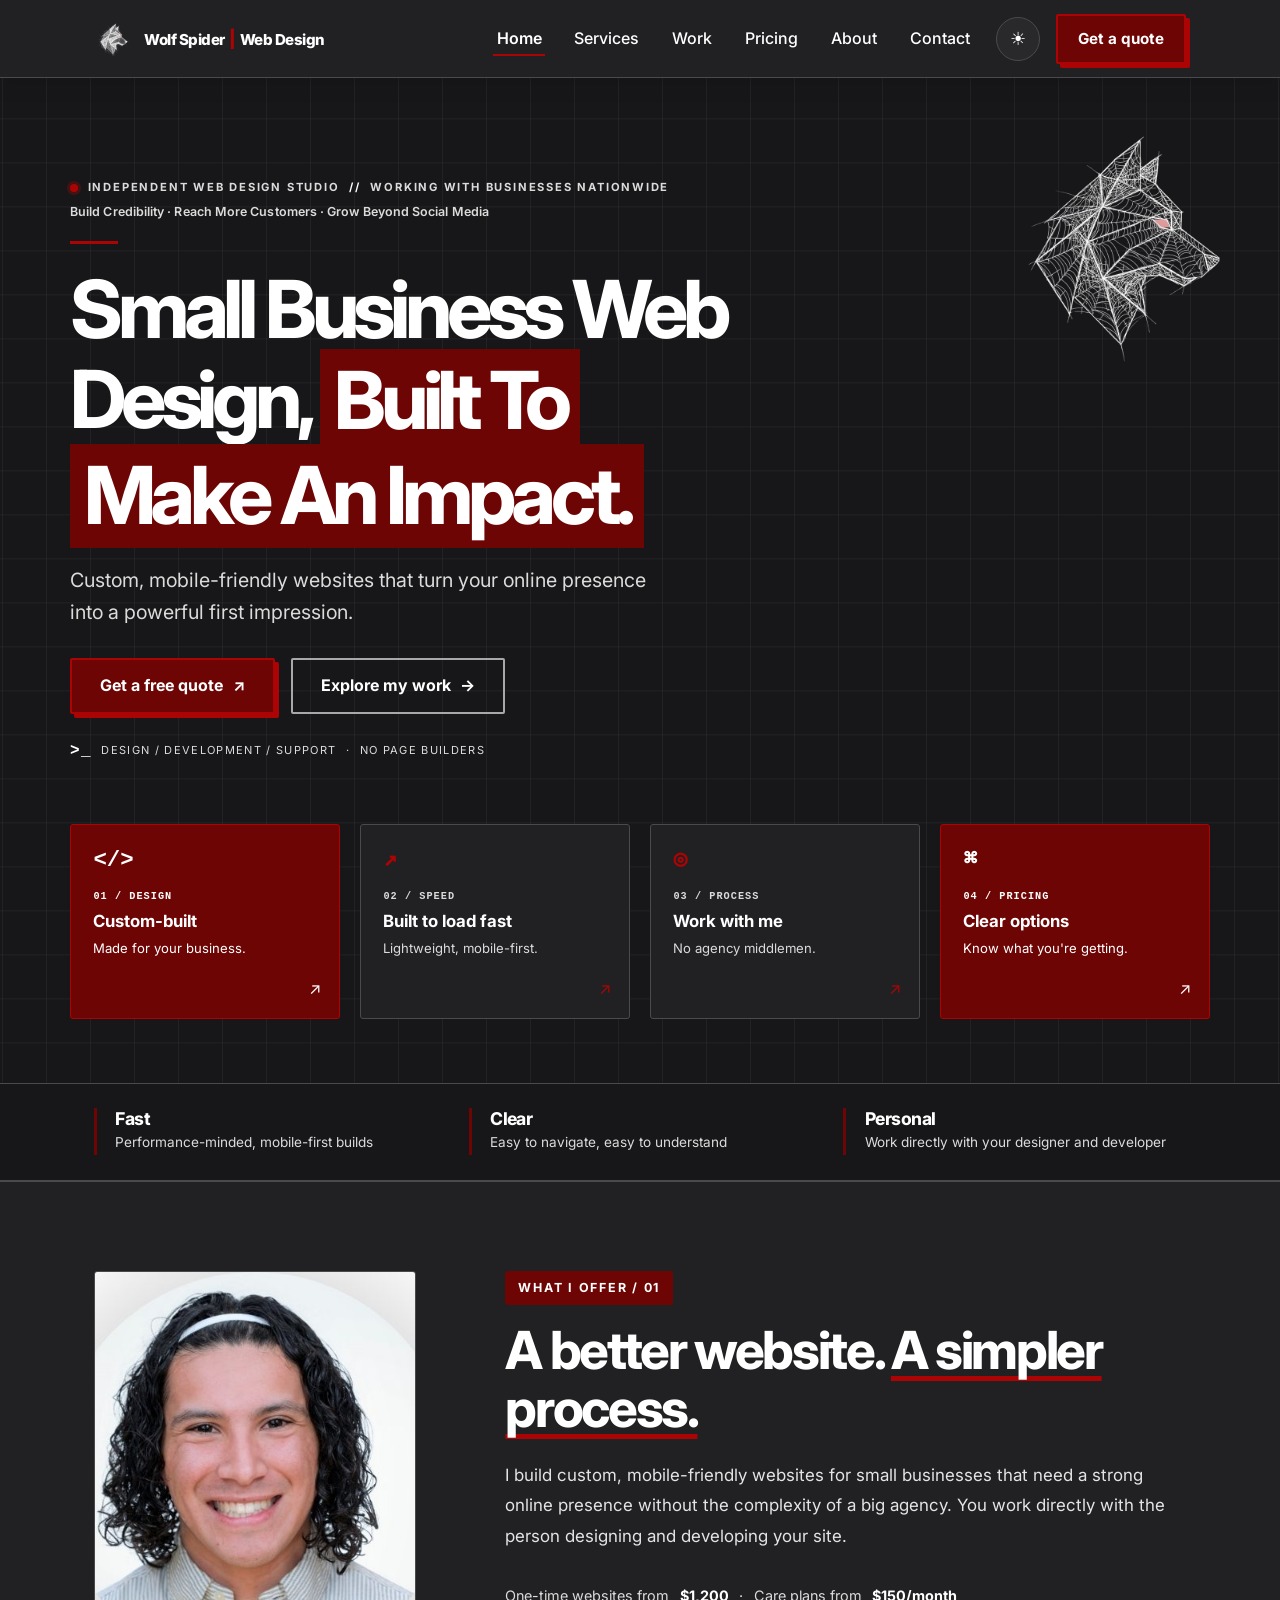
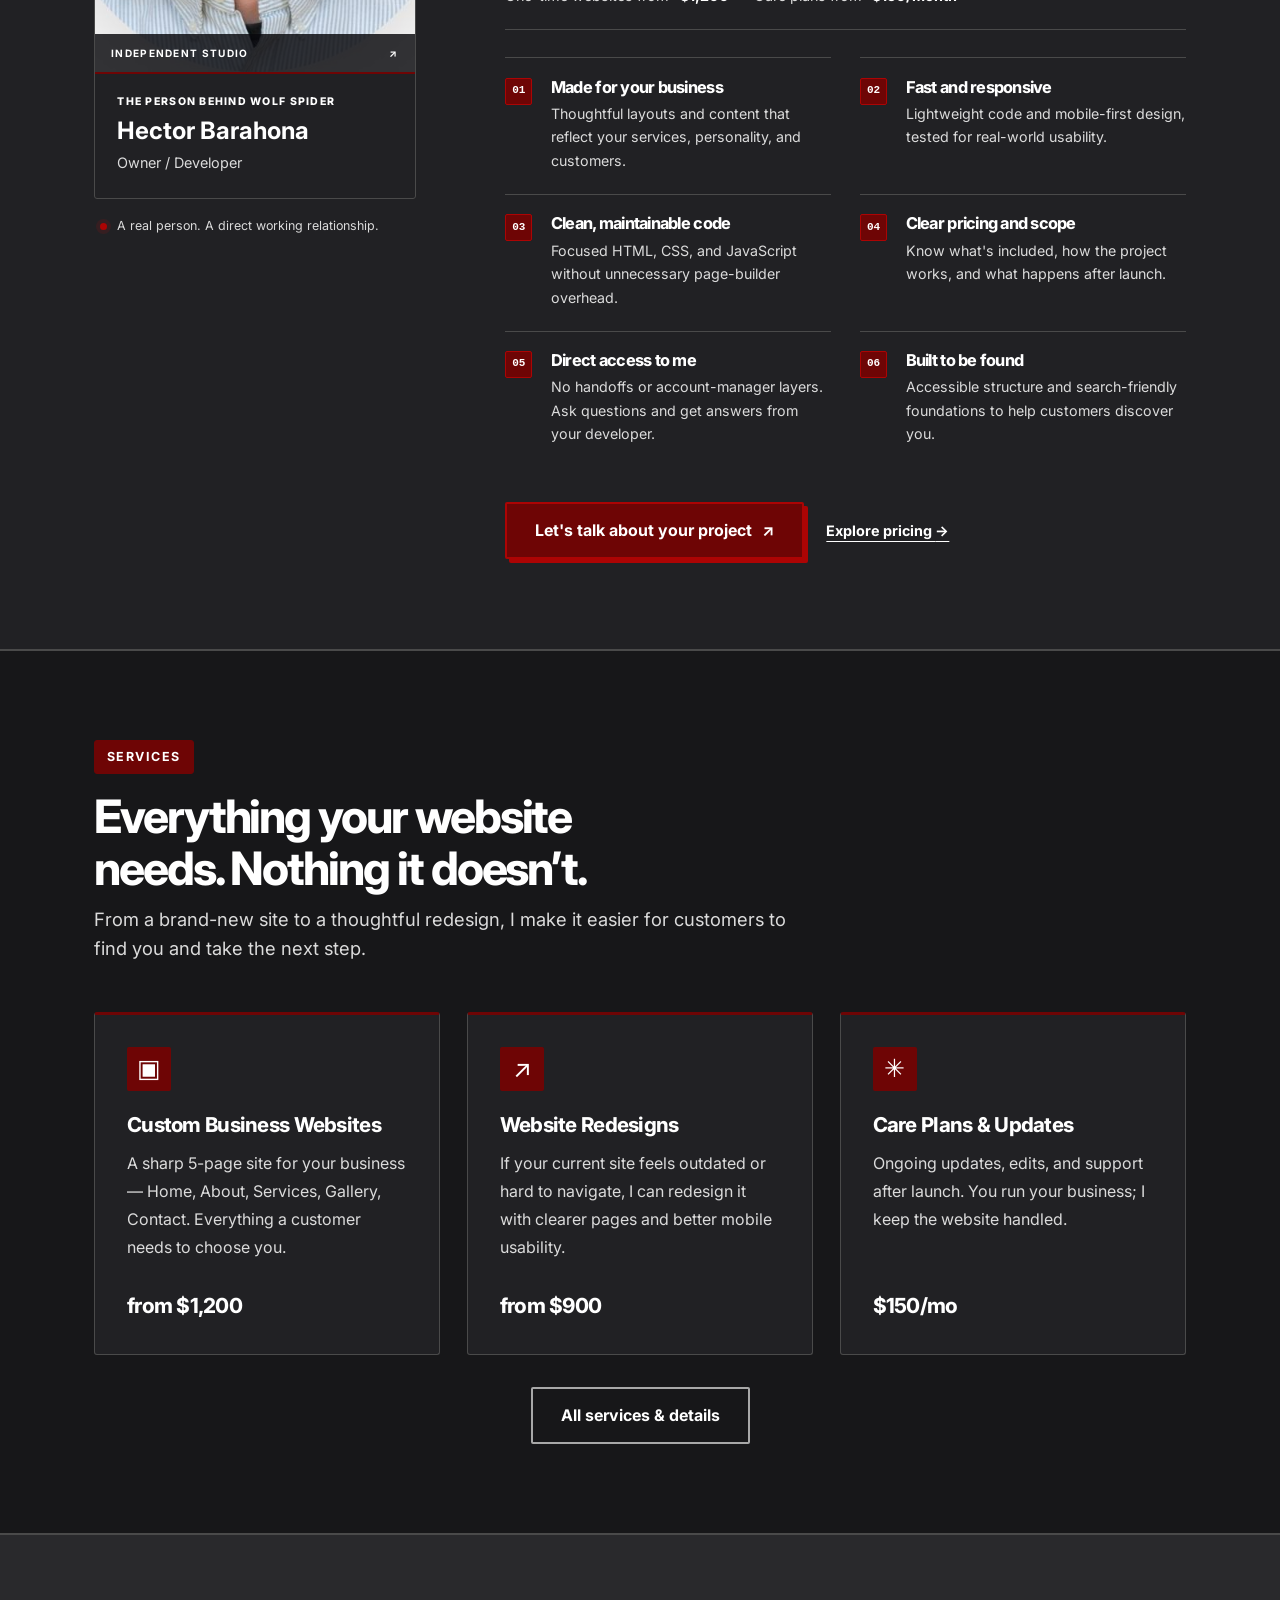
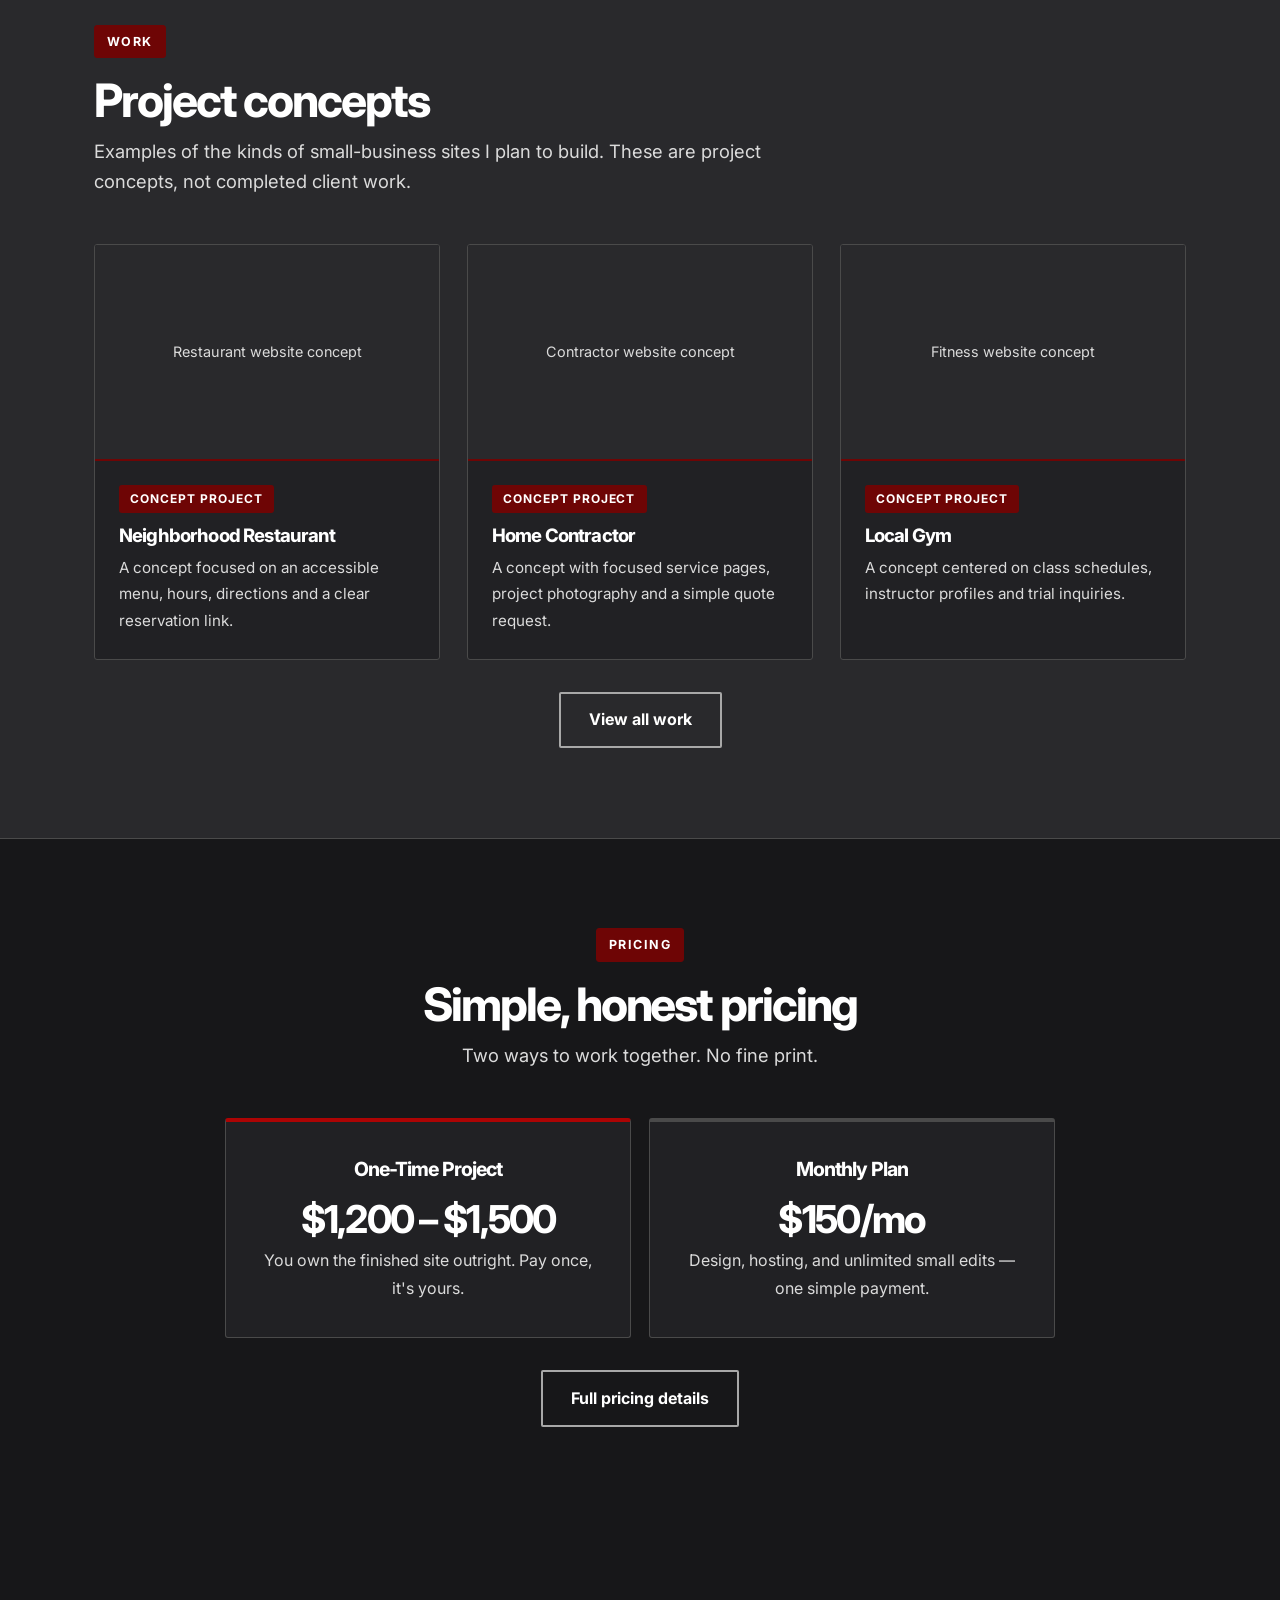
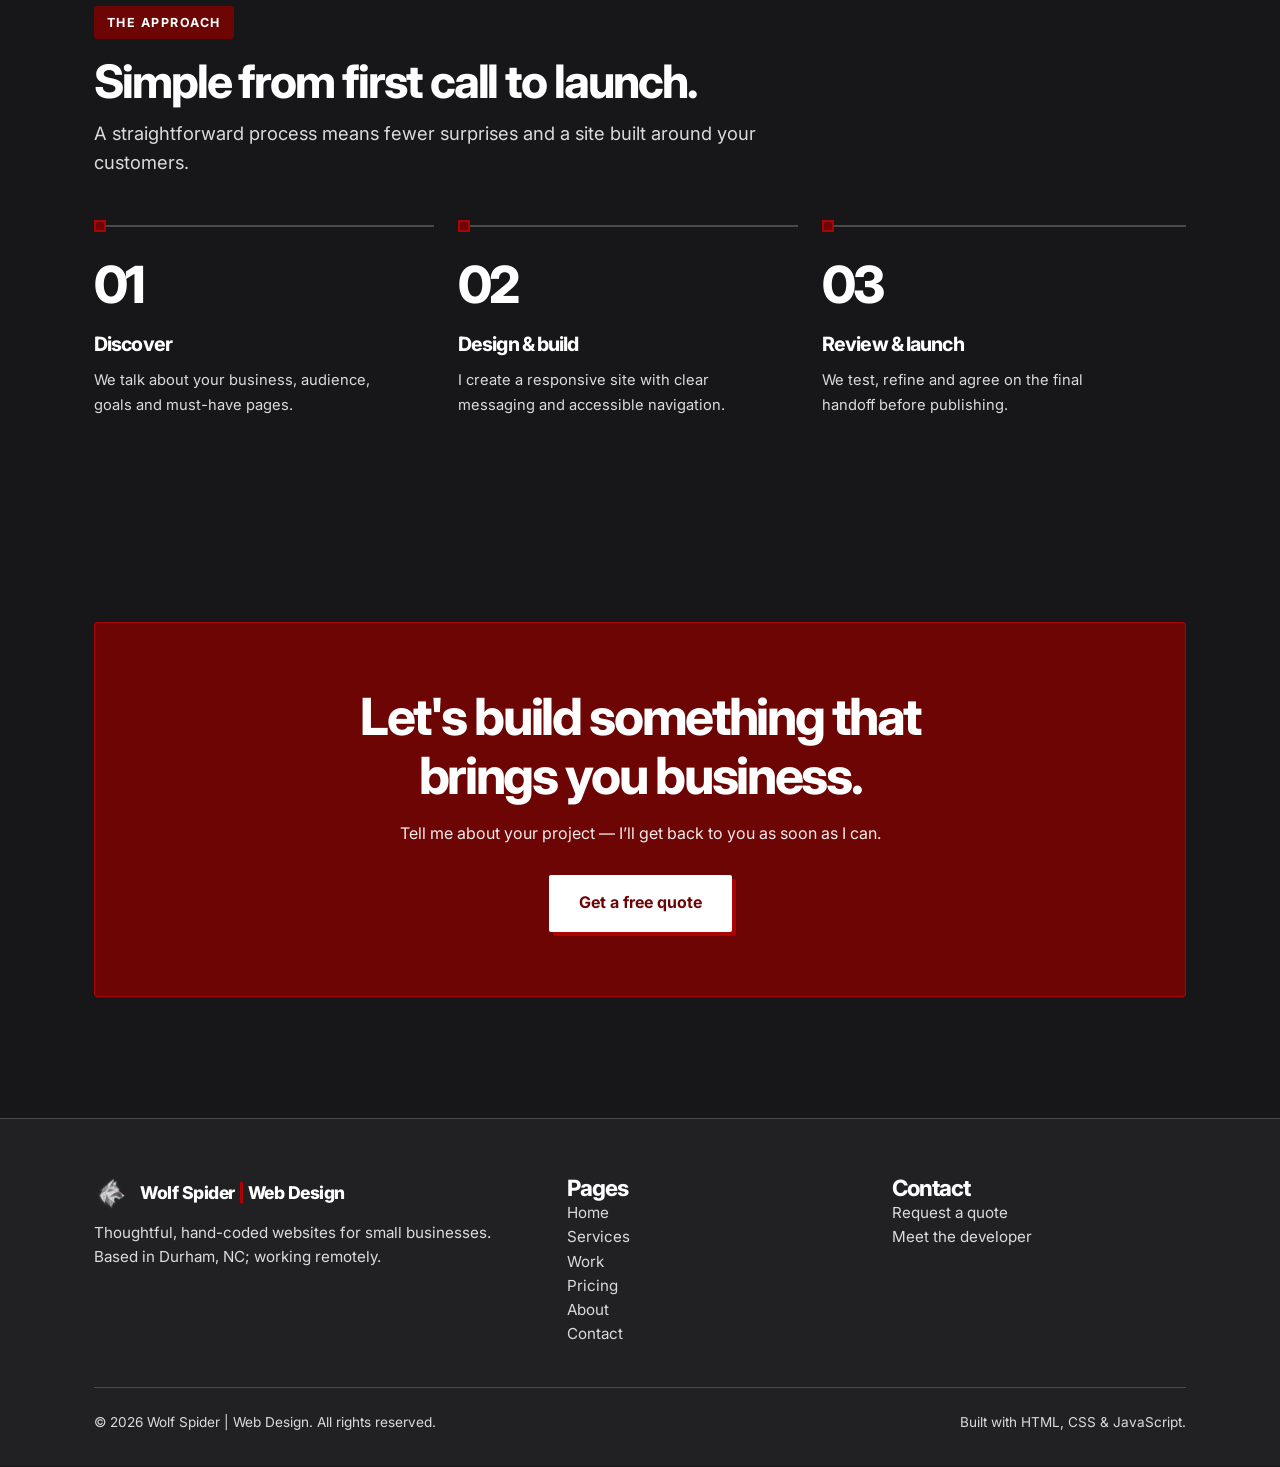
==== commit 9d3eed53: "Rebrand website to Wolf Spider Web Design and refine logo placement" ====
--- a/index.html
+++ b/index.html
@@ -3,8 +3,8 @@
 <head>
   <meta charset="UTF-8">
   <meta name="viewport" content="width=device-width, initial-scale=1.0">
-  <title>HB Web Design — Websites for Small Businesses</title>
-  <meta name="description" content="HB Web Design builds fast, hand-coded websites for small businesses nationwide. No page builders, no bloat — just sites that bring you customers.">
+  <title>Wolf Spider | Web Design — Websites for Small Businesses</title>
+  <meta name="description" content="Wolf Spider | Web Design builds fast, hand-coded websites for small businesses nationwide. No page builders, no bloat — just sites that bring you customers.">
   <link rel="icon" type="image/png" href="assets/favicon.png">
   <link rel="stylesheet" href="styles.css">
   <script>
@@ -22,7 +22,7 @@
 
   <header class="site-header">
     <div class="container">
-      <a class="brand" href="index.html" aria-label="HB Web Design — Home"><span class="brand-mark" aria-hidden="true">H<span>B</span></span><span class="brand-divider" aria-hidden="true"></span><span class="brand-name">Web Design</span></a>
+      <a class="brand wolf-brand" href="index.html" aria-label="Wolf Spider Web Design — Home"><img class="wolf-logo-mark" src="assets/wolf-spider-avatar.webp" alt="" width="40" height="40" decoding="async"><span class="wolf-wordmark">Wolf Spider <span class="wolf-pipe" aria-hidden="true">|</span> <span class="wolf-descriptor">Web Design</span></span></a>
       <button class="nav-toggle" type="button" aria-label="Open menu" aria-controls="primary-navigation" aria-expanded="false">☰</button>
       <nav class="nav" id="primary-navigation" aria-label="Main navigation">
         <a class="nav-link active" href="index.html">Home</a>
@@ -51,7 +51,11 @@
           </div>
           <p class="hero-note"><span class="hero-terminal" aria-hidden="true">&gt;_</span> DESIGN / DEVELOPMENT / SUPPORT <span aria-hidden="true">·</span> NO PAGE BUILDERS</p>
         </div>
-        <div class="hero-capabilities" aria-label="Why work with HB Web Design">
+        <!-- Decorative web-woven wolf artwork; typography and capability cards remain unchanged. -->
+        <figure class="hero-web-art" aria-hidden="true">
+          <img src="assets/wolf-spider-web-art.webp" alt="" width="560" height="638" loading="lazy" decoding="async">
+        </figure>
+        <div class="hero-capabilities" aria-label="Why work with Wolf Spider | Web Design">
           <a class="capability-card capability-card--highlight" href="services.html">
             <span class="capability-symbol" aria-hidden="true">&lt;/&gt;</span>
             <span class="capability-index">01 / DESIGN</span><strong>Custom-built</strong><span>Made for your business.</span>
@@ -105,7 +109,7 @@
               <span class="owner-image-caption">INDEPENDENT STUDIO <span aria-hidden="true">↗</span></span>
             </div>
             <div class="owner-profile-info">
-              <span class="owner-profile-label">THE PERSON BEHIND HB</span>
+              <span class="owner-profile-label">THE PERSON BEHIND WOLF SPIDER</span>
               <strong>Hector Barahona</strong>
               <span>Owner / Developer</span>
             </div>
@@ -261,7 +265,7 @@
     <div class="container">
       <div class="footer-grid">
         <div>
-          <p class="footer-brand">H<span>B</span> Web Design</p>
+          <p class="footer-brand footer-brand--wolf"><img class="wolf-footer-mark" src="assets/wolf-spider-avatar.webp" alt="" width="36" height="36" loading="lazy" decoding="async"><span class="wolf-footer-wordmark">Wolf Spider <span class="wolf-pipe" aria-hidden="true">|</span> Web Design</span></p>
           <p>Thoughtful, hand-coded websites for small businesses. Based in Durham, NC; working remotely.</p>
         </div>
         <div>
@@ -284,7 +288,7 @@
         </div>
       </div>
       <div class="footer-bottom">
-        <span>© 2026 HB Web Design. All rights reserved.</span>
+        <span>© 2026 Wolf Spider | Web Design. All rights reserved.</span>
         <span>Built with HTML, CSS &amp; JavaScript.</span>
       </div>
     </div>
--- a/styles.css
+++ b/styles.css
@@ -1292,3 +1292,409 @@
 @media(max-width:850px) {.home-v18 .process-timeline {grid-template-columns:1fr;}.home-v18 .process-step {margin-right:0!important;padding:1.5rem 0 1.5rem 3.8rem;border-top:0;border-left:2px solid var(--dark-grey-stroke);}.home-v18 .process-step::before {top:1.9rem;left:-7px;}.home-v18 .process-count {position:absolute;left:.95rem;top:1.5rem;font-size:1.5rem;}.home-v18 .process-step h3 {margin-left:1rem;}.home-v18 .process-step p {margin-left:1rem;max-width:none;}}
 @media(max-width:600px) {.home-v18 .hero--studio h1 {font-size:clamp(2.65rem,10vw,3.8rem);}.home-v18 .offer-benefits {grid-template-columns:1fr;}.home-v18 .trust-strip--minimal .container{gap:1rem;}.home-v18 .hero-capabilities {gap:10px;}.home-v18 .capability-card{padding:1.1rem 1rem;min-height:175px;}}
 @media(prefers-reduced-motion:reduce) {.home-v18 .process-step,.home-v18 .capability-card {transition:none!important;}.home-v18 .capability-card:hover,.home-v18 .service-grid--editorial .card:hover {transform:none!important;}}
+
+
+
+/* ===========================================================
+   V19 | Secondary-page design system
+   Layout changes scoped to .site-subpage: V18 homepage unaffected.
+   =========================================================== */
+/* Home footer divider is decorative only: index.html remains untouched. */
+.home-v18 .footer-brand > span:first-child::after {
+  content: '  |'; color: #ac0404; white-space: pre;
+}
+.site-subpage {
+  --font-display: 'Inter',-apple-system,BlinkMacSystemFont,'Segoe UI',sans-serif;
+  color:var(--text);background:var(--bg);
+}
+.site-subpage h1,.site-subpage h2,.site-subpage h3,.site-subpage h4 {
+  font-family:var(--font-display);font-weight:750;letter-spacing:-.045em;
+}
+.site-subpage .site-header .brand-divider {background:#ac0404;opacity:1;}
+.site-subpage .brand-name {color:var(--text);}
+.site-subpage .nav a.nav-link.active {color:var(--text);}
+.site-subpage .nav a.nav-link.active::after {background:#ac0404;}
+.site-subpage .footer-brand {font-family:var(--font-display);font-size:1.23rem;font-weight:750;letter-spacing:-.035em;}
+.site-subpage .footer-brand .footer-brand-divider {color:#ac0404;}
+.site-subpage .site-footer {margin-top:0;}
+.site-subpage .btn {border-radius:2px;min-height:48px;display:inline-flex;align-items:center;justify-content:center;gap:.55rem;font-weight:700;}
+.site-subpage .btn-primary {background:#6e0505;color:#fff;border-color:#ac0404;box-shadow:4px 4px 0 #ac0404;}
+.site-subpage .btn-primary:hover,.site-subpage .btn-primary:focus-visible {background:#890707;color:#fff;transform:translate(-2px,-2px);box-shadow:6px 6px 0 #ac0404;}
+.site-subpage .btn-secondary {background:transparent;border-color:var(--grey-stroke);color:var(--text);box-shadow:none;}
+.site-subpage .btn-secondary:hover,.site-subpage .btn-secondary:focus-visible {background:var(--accent-soft);color:var(--text);border-color:#ac0404;}
+.site-subpage .site-header .btn {min-height:0;}
+.site-subpage a:focus-visible,.site-subpage button:focus-visible,.site-subpage input:focus-visible,.site-subpage select:focus-visible,.site-subpage textarea:focus-visible {outline:2px solid #ed6464;outline-offset:3px;}
+.site-subpage .page-hero {position:relative;background:#171719;color:#fff;padding:clamp(4.5rem,7.5vw,7.5rem) 0 clamp(3.7rem,5vw,5.2rem);overflow:hidden;border-bottom:1px solid #4a4a4a;isolation:isolate;}
+.site-subpage .page-hero::before {content:"";pointer-events:none;position:absolute;inset:0;z-index:-1;background-image:linear-gradient(#ffffff09 1px,transparent 1px),linear-gradient(90deg,#ffffff09 1px,transparent 1px);background-size:44px 44px;mask-image:linear-gradient(90deg,transparent 18%,#000 100%);}
+.site-subpage .page-hero__layout {display:grid;grid-template-columns:minmax(0,1.8fr) minmax(220px,.65fr);gap:clamp(2rem,5vw,5rem);align-items:end;}
+.site-subpage .page-kicker {display:flex;align-items:center;gap:.7rem;font:.75rem/1.5 var(--font-display);letter-spacing:.14em;font-weight:700;color:#dbdbdb;margin:0 0 1.6rem;}
+.site-subpage .page-kicker__square {width:10px;height:10px;display:inline-block;flex:none;background:#ac0404;border:1px solid #c81010;}
+.site-subpage .page-hero h1 {color:#fff;font-size:clamp(3.2rem,6.2vw,6.2rem);line-height:1.03;letter-spacing:-.065em;max-width:13ch;margin:0 0 1.55rem;}
+.site-subpage .headline-rule {text-decoration:underline;text-decoration-color:#ac0404;text-decoration-thickness:.065em;text-underline-offset:.11em;text-decoration-skip-ink:none;}
+.site-subpage .page-hero__lead {color:#dbdbdb;font-size:clamp(1.04rem,1.5vw,1.18rem);max-width:53ch;line-height:1.75;margin:0;}
+.site-subpage .page-hero__aside {border-left:3px solid #6e0505;padding:1rem 0 1rem 1.4rem;margin-bottom:.4rem;}
+.site-subpage .page-hero__aside-line {display:block;height:3px;width:45px;background:#ac0404;margin-bottom:1.4rem;}
+.site-subpage .page-hero__aside strong {display:block;color:#fff;font-size:.75rem;font-weight:800;letter-spacing:.11em;margin-bottom:.7rem;}
+.site-subpage .page-hero__aside p {color:#dbdbdb;font-size:.9rem;line-height:1.75;margin:0;}
+.site-subpage .sub-section {padding:clamp(4.5rem,7vw,7rem) 0;background:var(--bg);}
+.site-subpage .sub-section--contrast {background:var(--surface-2);}
+.site-subpage .sub-section--cta {padding-top:4rem;padding-bottom:5rem;}
+.site-subpage .sub-section__intro {max-width:760px;margin-bottom:clamp(2rem,4vw,3.5rem);}
+.site-subpage .sub-eyebrow {display:inline-block;font:750 .72rem/1.4 var(--font-display);letter-spacing:.14em;color:var(--text);margin-bottom:1rem;}
+.site-subpage .sub-section__intro h2,.site-subpage .faq-layout h2,.site-subpage .contact-form-panel h2,.site-subpage .about-copy h2 {font-size:clamp(2rem,3.7vw,3.5rem);line-height:1.13;margin:0 0 .9rem;color:var(--text);}
+.site-subpage .sub-section__intro>p,.site-subpage .faq-layout__intro>p {font-size:1.02rem;line-height:1.75;color:var(--muted);margin:0;}
+.site-subpage .sub-eyebrow::before {content:'';display:inline-block;width:9px;height:9px;margin-right:.65rem;background:#6e0505;border:1px solid #ac0404;vertical-align:1px;}
+.site-subpage .text-action {display:inline-flex;align-items:center;gap:.75rem;color:var(--text);font-weight:750;font-size:.9rem;text-decoration:none;border-bottom:2px solid #ac0404;padding-bottom:.3rem;}
+.site-subpage .text-action:hover {color:var(--text);text-decoration:none;border-color:#e52222;}
+.site-subpage .text-action span {transition:transform .2s ease;}
+.site-subpage .text-action:hover span {transform:translate(2px,-2px);}
+.site-subpage .cta-band {background:#6e0505;border:1px solid #ac0404;border-radius:3px;padding:clamp(2.6rem,5vw,4.3rem) 1.5rem;text-align:center;box-shadow:none;color:#fff;}
+.site-subpage .cta-band__eyebrow {color:#fff;font-size:.7rem;letter-spacing:.16em;font-weight:750;margin-bottom:1rem;}
+.site-subpage .cta-band h2 {color:#fff;max-width:19ch;margin:0 auto .9rem;font-size:clamp(2rem,3.8vw,3.45rem);}
+.site-subpage .cta-band p {color:#fff;margin:0 auto 1.7rem;max-width:46ch;}
+.site-subpage .cta-band .btn-primary {background:#fff;color:#6e0505;border-color:#fff;box-shadow:4px 4px 0 #ac0404;}
+.site-subpage .cta-band .btn-primary:hover {background:#f2f2f2;color:#6e0505;}
+/* Services: editorial rows, not a wall of three identical cards. */
+.site-subpage .service-list {border-top:1px solid var(--border);}
+.site-subpage .service-row {display:grid;grid-template-columns:minmax(260px,1fr) minmax(0,1fr);column-gap:clamp(2rem,7vw,7rem);padding:clamp(2.5rem,5vw,4.5rem) 0;border-bottom:1px solid var(--border);}
+.site-subpage .service-row__number,.site-subpage .service-row__details h4 {font:.75rem/1.4 var(--font-display);font-weight:800;letter-spacing:.13em;color:var(--muted);}
+.site-subpage .service-row__number {display:inline-block;background:#6e0505;border:1px solid #ac0404;color:white;padding:.38rem .75rem;margin:0 0 1.5rem;}
+.site-subpage .service-row h3 {font-size:clamp(2rem,3.2vw,3rem);line-height:1.12;margin-bottom:1rem;max-width:15ch;}
+.site-subpage .service-row__lead>p {font-size:1rem;max-width:45ch;line-height:1.75;color:var(--muted);margin-bottom:1.4rem;}
+.site-subpage .service-row__price {display:block;font-size:1.14rem;font-weight:800;letter-spacing:-.025em;color:var(--text);}
+.site-subpage .service-row__details {padding-top:.3rem;}
+.site-subpage .service-row__details h4 {margin-bottom:1rem;}
+.site-subpage .check-list {list-style:none;margin:0 0 1.7rem;padding:0;}
+.site-subpage .check-list li {position:relative;color:var(--muted);padding:.68rem 0 .68rem 1.6rem;border-bottom:1px solid var(--border);font-size:.93rem;line-height:1.45;}
+.site-subpage .check-list li::before {content:'+';position:absolute;left:.15rem;top:.63rem;color:var(--text);font-weight:850;}
+/* Shared process timeline. */
+.site-subpage .sub-timeline {display:grid;grid-template-columns:repeat(3,minmax(0,1fr));gap:1.2rem;list-style:none;counter-reset:none;margin:0;padding:0;}
+.site-subpage .sub-timeline--four {grid-template-columns:repeat(4,minmax(0,1fr));}
+.site-subpage .sub-timeline li {position:relative;border-top:2px solid var(--border);padding:2rem .6rem .7rem 0;transition:border-color .2s ease;}
+.site-subpage .sub-timeline li::before {content:'';position:absolute;left:0;top:-7px;width:12px;height:12px;background:#6e0505;border:2px solid #ac0404;}
+.site-subpage .sub-timeline li:hover {border-top-color:#ac0404;}
+.site-subpage .sub-timeline__num {display:block;color:var(--text);font-size:clamp(2rem,3vw,3.4rem);font-weight:800;line-height:1;margin-bottom:1.4rem;letter-spacing:-.06em;}
+.site-subpage .sub-timeline h3 {font-size:1.19rem;line-height:1.2;margin-bottom:.7rem;}
+.site-subpage .sub-timeline p {color:var(--muted);font-size:.9rem;line-height:1.7;max-width:30ch;}
+/* Work: showcase rows, abstract placeholders are typographic concepts rather than fake screenshots. */
+.site-subpage .portfolio-stack {display:grid;gap:clamp(2rem,4vw,3.5rem);}
+.site-subpage .portfolio-feature {display:grid;grid-template-columns:minmax(260px,.93fr) minmax(0,1.07fr);border:1px solid var(--border);background:var(--surface);border-radius:3px;overflow:hidden;transition:border-color .2s ease,box-shadow .2s ease;}
+.site-subpage .portfolio-feature:hover {border-color:#ac0404;box-shadow:5px 5px 0 #6e0505;}
+.site-subpage .portfolio-feature__visual {min-height:355px;background:#171719;border-right:1px solid var(--border);color:#fff;padding:1.55rem;position:relative;overflow:hidden;display:flex;flex-direction:column;justify-content:space-between;}
+.site-subpage .portfolio-feature__visual--contractor {background:#212124;}
+.site-subpage .portfolio-feature__visual--gym {background:#171719;}
+.site-subpage .concept-label {font-size:.7rem;letter-spacing:.14em;font-weight:800;color:#dbdbdb;position:relative;z-index:1;}
+.site-subpage .concept-glyph {position:absolute;right:-.2rem;top:2.2rem;font-size:clamp(9rem,19vw,17rem);font-weight:850;letter-spacing:-.12em;line-height:1;color:#ffffff0a;user-select:none;pointer-events:none;}
+.site-subpage .concept-caption {position:relative;z-index:1;}
+.site-subpage .concept-caption span {display:block;font-size:.65rem;letter-spacing:.15em;font-weight:800;margin-bottom:1.1rem;color:#dbdbdb;}
+.site-subpage .concept-caption strong {font-size:clamp(2.1rem,3.5vw,3.9rem);letter-spacing:-.06em;line-height:1.07;display:block;}
+.site-subpage .concept-corner {position:absolute;right:1.5rem;top:1.45rem;color:#fff;background:#6e0505;border:1px solid #ac0404;display:grid;place-items:center;width:33px;height:33px;}
+.site-subpage .portfolio-feature__body {padding:clamp(1.8rem,3.4vw,3rem);display:flex;flex-direction:column;align-items:flex-start;}
+.site-subpage .portfolio-feature__body h3 {font-size:clamp(1.8rem,3vw,2.75rem);margin:0 0 1rem;}
+.site-subpage .portfolio-feature__body>p:not(.portfolio-label) {color:var(--muted);font-size:.97rem;line-height:1.7;}
+.site-subpage .portfolio-label {font-size:.68rem;letter-spacing:.14em;font-weight:800;color:var(--text);margin-top:.9rem;}
+.site-subpage .editorial-list {padding:0;margin:0 0 1.5rem;list-style:none;width:100%;}
+.site-subpage .editorial-list li {padding:.65rem 0;border-bottom:1px solid var(--border);color:var(--muted);font-size:.92rem;}
+.site-subpage .editorial-list li::before {content:'→';display:inline-block;color:var(--text);font-weight:800;margin-right:.65rem;}
+.site-subpage .portfolio-status {margin-top:auto;padding:.35rem .65rem;color:#fff;background:#6e0505;border:1px solid #ac0404;font-weight:800;letter-spacing:.08em;font-size:.64rem;}
+.site-subpage .portfolio-bottom {max-width:780px;}
+.site-subpage .portfolio-bottom h2 {font-size:clamp(2.1rem,4vw,3.9rem);margin:0 0 1rem;}
+.site-subpage .portfolio-bottom p {color:var(--muted);max-width:55ch;margin:0 0 2rem;line-height:1.7;}
+/* Pricing: clear comparison, red used only for the featured plan accent. */
+.site-subpage .pricing-layout {display:grid;grid-template-columns:repeat(2,minmax(0,1fr));gap:1.2rem;max-width:1040px;margin:0 auto;align-items:stretch;}
+.site-subpage .pricing-panel {background:var(--surface);border:1px solid var(--border);border-top:4px solid var(--dark-grey-stroke);padding:clamp(1.6rem,3vw,2.9rem);display:flex;flex-direction:column;align-items:flex-start;border-radius:3px;}
+.site-subpage .pricing-panel--featured {border-top-color:#ac0404;}
+.site-subpage .pricing-panel__top {display:flex;align-items:center;flex-wrap:wrap;justify-content:space-between;gap:.75rem;width:100%;margin-bottom:1.8rem;}
+.site-subpage .pricing-panel__index {font-size:.71rem;font-weight:800;color:var(--text);letter-spacing:.1em;}
+.site-subpage .pricing-panel__tag {background:#6e0505;color:#fff;border:1px solid #ac0404;padding:.32rem .55rem;font-size:.64rem;font-weight:800;letter-spacing:.07em;}
+.site-subpage .pricing-panel:not(.pricing-panel--featured) .pricing-panel__tag {background:var(--surface-2);border-color:var(--border);color:var(--text);}
+.site-subpage .pricing-panel h3 {font-size:clamp(1.8rem,3vw,2.75rem);line-height:1.15;margin:0 0 .8rem;}
+.site-subpage .pricing-panel__desc {color:var(--muted);line-height:1.7;min-height:4.7rem;}
+.site-subpage .pricing-panel__amount {font-size:clamp(1.95rem,3.5vw,3.2rem);font-weight:800;letter-spacing:-.065em;color:var(--text);margin:.7rem 0 1.3rem;white-space:nowrap;}
+.site-subpage .pricing-panel__amount span {font-size:.86rem;letter-spacing:0;color:var(--muted);font-weight:600;}
+.site-subpage .pricing-panel .check-list {width:100%;margin-bottom:2rem;}
+.site-subpage .pricing-panel .btn {margin-top:auto;}
+.site-subpage .pricing-note {text-align:center;color:var(--muted);margin:2rem auto 0;line-height:1.65;}
+.site-subpage .faq-layout {display:grid;grid-template-columns:minmax(220px,.7fr) minmax(0,1.3fr);gap:clamp(2rem,5vw,6rem);}
+.site-subpage .faq-layout__intro {max-width:340px;}
+.site-subpage .faq--editorial details {background:var(--surface);margin-bottom:.7rem;border:1px solid var(--border);border-radius:3px;box-shadow:none;}
+.site-subpage .faq--editorial details[open] {border-color:#ac0404;}
+.site-subpage .faq--editorial summary {padding:1.15rem 1.25rem;color:var(--text);font-family:var(--font-display);font-size:1rem;}
+.site-subpage .faq--editorial summary::after {color:var(--text);}
+.site-subpage .faq--editorial .faq-answer {color:var(--muted);line-height:1.75;}
+/* About: actual asset used on the homepage, not a placeholder. */
+.site-subpage .about-layout {display:grid;grid-template-columns:minmax(240px,.78fr) minmax(0,1.22fr);gap:clamp(2.5rem,6vw,6rem);align-items:start;}
+.site-subpage .about-photo {margin:0;background:var(--surface);border:1px solid var(--border);border-radius:3px;overflow:hidden;max-width:400px;}
+.site-subpage .about-photo img {display:block;width:100%;aspect-ratio:4/5;height:auto;object-fit:cover;object-position:center;}
+.site-subpage .about-photo figcaption {display:grid;gap:.35rem;padding:1.3rem 1.5rem;border-top:3px solid #6e0505;}
+.site-subpage .about-photo__label {color:var(--muted);font-size:.66rem;letter-spacing:.13em;font-weight:800;}
+.site-subpage .about-photo strong {font-size:1.22rem;line-height:1.25;color:var(--text);}
+.site-subpage .about-photo figcaption>span:last-child {color:var(--muted);font-size:.86rem;}
+.site-subpage .about-copy {padding-top:clamp(.1rem,2vw,1.4rem);}
+.site-subpage .about-copy h2 {margin:0 0 1.5rem;}
+.site-subpage .about-copy>p {color:var(--muted);font-size:1rem;line-height:1.86;margin:0 0 1.3rem;}
+.site-subpage .about-copy .text-action {margin-top:.5rem;}
+.site-subpage .about-copy__note {display:flex;align-items:center;flex-wrap:wrap;gap:.7rem;border-top:1px solid var(--border);padding-top:1.2rem;margin-top:2.8rem;font-size:.71rem;letter-spacing:.09em;font-weight:750;color:var(--muted);}
+.site-subpage .note-square {display:inline-block;width:9px;height:9px;flex:none;background:#6e0505;border:1px solid #ac0404;}
+.site-subpage .principle-grid {display:grid;grid-template-columns:repeat(3,minmax(0,1fr));gap:clamp(1rem,3vw,2rem);}
+.site-subpage .principle-grid article {border-top:3px solid var(--dark-grey-stroke);padding-top:1.5rem;}
+.site-subpage .principle-grid article:hover {border-top-color:#ac0404;}
+.site-subpage .principle-grid__num {display:inline-block;color:var(--muted);font-size:.7rem;font-weight:800;letter-spacing:.1em;margin-bottom:1.7rem;}
+.site-subpage .principle-grid h3 {font-size:clamp(1.3rem,1.8vw,1.65rem);margin:0 0 .7rem;}
+.site-subpage .principle-grid p {color:var(--muted);line-height:1.75;}
+/* Contact: clean fields and useful support column. */
+.site-subpage .contact-layout {display:grid;grid-template-columns:minmax(0,1.25fr) minmax(265px,.75fr);gap:clamp(2rem,5vw,5rem);align-items:start;}
+.site-subpage .contact-form-panel {padding:clamp(1.5rem,3vw,3rem);background:var(--surface);border:1px solid var(--border);border-top:4px solid #ac0404;border-radius:3px;}
+.site-subpage .contact-form-panel__intro {color:var(--muted);font-size:1rem;line-height:1.7;margin-bottom:2.2rem;}
+.site-subpage .contact-form {display:grid;grid-template-columns:repeat(2,minmax(0,1fr));gap:0 1.05rem;}
+.site-subpage .contact-form .form-group {margin-bottom:1.4rem;}
+.site-subpage .contact-form .form-group:has(textarea),.site-subpage .contact-form .form-group:has(#type),.site-subpage .contact-form .form-group:has(#budget) {grid-column:1 / -1;}
+.site-subpage .contact-form .form-group label {font-size:.86rem;font-weight:750;margin-bottom:.48rem;color:var(--text);}
+.site-subpage .contact-form input,.site-subpage .contact-form select,.site-subpage .contact-form textarea {min-height:47px;background:var(--bg);color:var(--text);border:1px solid var(--border);border-radius:3px;padding:.8rem .9rem;box-shadow:none;}
+.site-subpage .contact-form textarea {min-height:160px;}
+.site-subpage .contact-form .btn {grid-column:1/-1;justify-self:start;}
+.site-subpage .contact-form .form-note {grid-column:1/-1;color:var(--muted);font-size:.8rem;line-height:1.6;margin:1.1rem 0 0;}
+.site-subpage .contact-side {display:grid;gap:1rem;}
+.site-subpage .contact-side__block {background:var(--surface);border:1px solid var(--border);padding:clamp(1.4rem,2.5vw,2rem);border-radius:3px;}
+.site-subpage .contact-side__block h2 {font-size:clamp(1.6rem,2.5vw,2.35rem);margin:0 0 1rem;}
+.site-subpage .contact-side__block h3 {font-size:1.35rem;line-height:1.35;margin:0 0 .7rem;}
+.site-subpage .contact-side__block p {color:var(--muted);font-size:.9rem;line-height:1.7;}
+.site-subpage .contact-side__block>a {display:block;color:var(--text);font-size:.9rem;overflow-wrap:anywhere;text-decoration:underline;text-decoration-color:var(--bright-red-stroke);text-underline-offset:4px;margin-top:.5rem;}
+.site-subpage .contact-steps {list-style:none;padding:0;margin:1.1rem 0 0;}
+.site-subpage .contact-steps li {display:grid;grid-template-columns:2.1rem minmax(0,1fr);gap:.8rem;border-top:1px solid var(--border);padding:1.1rem 0;}
+.site-subpage .contact-steps li>span {width:2rem;height:2rem;display:grid;place-items:center;background:#6e0505;border:1px solid #ac0404;color:#fff;font-size:.7rem;font-weight:800;}
+.site-subpage .contact-steps h3 {font-size:1.03rem;margin:0 0 .35rem;}
+.site-subpage .contact-steps p {margin:0;}
+.site-subpage .contact-side__block--highlight {background:#6e0505;border-color:#ac0404;}
+.site-subpage .contact-side__block--highlight .sub-eyebrow,.site-subpage .contact-side__block--highlight h3,.site-subpage .contact-side__block--highlight p {color:#fff;}
+.site-subpage .contact-side__block--highlight .sub-eyebrow::before {background:#ac0404;border-color:#d33;}
+.site-subpage .contact-placeholder-note {font-style:italic;}
+/* Light mode maintains contrast and avoids pale red headings. */
+[data-theme='light'] .site-subpage .page-hero {background:#171719;color:#fff;}
+[data-theme='light'] .site-subpage .portfolio-feature__visual {color:#fff;}
+/* Tablet and mobile. */
+@media(max-width:950px) {
+  .site-subpage .page-hero__layout {grid-template-columns:1fr;gap:2rem;}
+  .site-subpage .page-hero__aside {max-width:520px;}
+  .site-subpage .pricing-panel__amount {white-space:normal;}
+  .site-subpage .sub-timeline--four {grid-template-columns:repeat(2,minmax(0,1fr));}
+  .site-subpage .contact-layout {grid-template-columns:1fr;}
+  .site-subpage .contact-side {grid-template-columns:repeat(2,minmax(0,1fr));align-items:start;}
+  .site-subpage .contact-side__block:first-child {grid-column:1/-1;}
+}
+@media(max-width:720px) {
+  .site-subpage .page-hero {padding:4rem 0 3.5rem;}
+  .site-subpage .page-hero h1 {font-size:clamp(2.7rem,9vw,4.2rem);}
+  .site-subpage .service-row,.site-subpage .portfolio-feature,.site-subpage .about-layout,.site-subpage .faq-layout,.site-subpage .pricing-layout {grid-template-columns:1fr;}
+  .site-subpage .service-row {gap:1.5rem;}
+  .site-subpage .portfolio-feature__visual {min-height:290px;border-right:0;border-bottom:1px solid var(--border);}
+  .site-subpage .about-photo {max-width:355px;}
+  .site-subpage .principle-grid {grid-template-columns:1fr;}
+  .site-subpage .principle-grid article {padding-bottom:1rem;}
+  .site-subpage .contact-side {grid-template-columns:1fr;}
+  .site-subpage .contact-side__block:first-child {grid-column:auto;}
+  .site-subpage .sub-timeline {grid-template-columns:1fr;}
+  .site-subpage .sub-timeline--four {grid-template-columns:1fr;}
+  .site-subpage .sub-timeline li {padding:1.2rem 0 1.5rem 3.5rem;border-left:2px solid var(--border);border-top:none;}
+  .site-subpage .sub-timeline li::before {left:-7px;top:1.5rem;}
+  .site-subpage .sub-timeline__num {position:absolute;left:.55rem;top:1.28rem;font-size:1.1rem;}
+  .site-subpage .sub-timeline h3,.site-subpage .sub-timeline p {margin-left:.5rem;}
+}
+@media(max-width:480px) {
+  .site-subpage .contact-form {grid-template-columns:1fr;}
+  .site-subpage .contact-form .form-group {grid-column:1/-1;}
+  .site-subpage .page-hero__aside {padding-left:1rem;}
+  .site-subpage .pricing-panel {padding:1.3rem;}
+  .site-subpage .portfolio-feature__body {padding:1.4rem;}
+}
+@media(prefers-reduced-motion:reduce) {
+  .site-subpage .portfolio-feature,.site-subpage .sub-timeline li,.site-subpage .text-action span {transition:none!important;}
+  .site-subpage .portfolio-feature:hover,.site-subpage .btn:hover {transform:none!important;}
+}
+
+
+/* Wolf Spider | Web Design — wordmark integration only (V23).
+   All existing page visuals, type scales, colors and animations are unchanged. */
+.site-header .wolf-brand {
+  display: inline-flex;
+  align-items: center;
+  gap: .65rem;
+  min-width: 0;
+  flex-shrink: 0;
+  white-space: nowrap;
+  text-decoration: none;
+}
+.site-header .wolf-logo-mark,
+.site-footer .wolf-footer-mark {
+  display: block;
+  flex: 0 0 auto;
+  width: 40px;
+  height: 40px;
+  object-fit: contain;
+  border-radius: 4px;
+  background: #fff;
+  border: 1px solid var(--border);
+}
+.site-header .wolf-wordmark,
+.site-header .wolf-wordmark span {
+  color: var(--text);
+}
+.site-header .wolf-wordmark {
+  font-family: var(--font-display, var(--font-sans));
+  display: inline-flex;
+  align-items: baseline;
+  gap: .28rem;
+  font-size: clamp(.86rem, 1.18vw, 1.02rem);
+  font-weight: 800;
+  line-height: 1.12;
+  letter-spacing: -.035em;
+  text-transform: none;
+}
+.site-header .wolf-wordmark .wolf-pipe,
+.site-footer .footer-brand--wolf .wolf-pipe {
+  color: #ac0404;
+  font-weight: 850;
+}
+.site-header .wolf-wordmark .wolf-pipe {font-size: 1.13em;}
+.site-footer .footer-brand--wolf {
+  display: flex;
+  align-items: center;
+  flex-wrap: wrap;
+  gap: .65rem;
+  margin-bottom: .6rem;
+  line-height: 1.15;
+  color: var(--text);
+}
+.site-footer .footer-brand--wolf span {color: var(--text);}
+.site-footer .footer-brand--wolf .wolf-pipe {color: #ac0404;}
+.site-footer .wolf-footer-mark {width: 36px;height: 36px;}
+.site-footer .wolf-footer-wordmark {font-family: var(--font-display, var(--font-sans));font-size: 1.1rem;font-weight: 800;letter-spacing: -.03em;}
+/* An older homepage rule inserted a pipe after the HB monogram; no longer needed. */
+.home-v18 .footer-brand--wolf > span:first-child::after {content: none;}
+
+/* The new wordmark is wider than HB. Collapse nav before links become crowded. */
+@media (max-width: 1100px) {
+  .site-header .nav-toggle {display:inline-flex;align-items:center;justify-content:center;flex:0 0 auto;}
+  .site-header .nav {
+    display:none;
+    position:absolute;
+    top:var(--header-height);
+    left:0;
+    right:0;
+    z-index:90;
+    background:var(--surface);
+    border-bottom:1px solid var(--border);
+    flex-direction:column;
+    align-items:stretch;
+    padding:1rem 1.5rem 1.5rem;
+    box-shadow:0 10px 18px rgba(0,0,0,.12);
+  }
+  .site-header .nav.open {display:flex;}
+  .site-header .nav a.nav-link {padding:.9rem .5rem;border-top:1px solid var(--border);}
+  .site-header .nav .btn {margin:1rem 0 0;text-align:center;}
+  .site-header .theme-toggle {margin-left:0;}
+}
+@media (max-width: 480px) {
+  .site-header .wolf-brand {gap:.5rem;}
+  .site-header .wolf-logo-mark {width:36px;height:36px;}
+  .site-header .wolf-wordmark {display:flex;flex-direction:column;align-items:flex-start;gap:.1rem;font-size:.91rem;line-height:1.07;}
+  .site-header .wolf-wordmark .wolf-pipe {display:none;}
+  .site-header .wolf-wordmark .wolf-descriptor::before {content:"|";color:#ac0404;margin-right:.35rem;}
+}
+
+
+/* V24 — Wolf Spider logo assets. No site layout or palette changes. */
+.site-header .wolf-logo-mark,
+.site-footer .wolf-footer-mark {
+  object-fit: contain;
+  background: transparent;
+  border: 0;
+}
+.site-subpage .wolf-about-emblem {
+  display: inline-flex;
+  flex-direction: column;
+  align-items: flex-start;
+  gap: .6rem;
+  margin-top: 1.5rem;
+}
+.site-subpage .wolf-about-emblem img {
+  display: block;
+  width: clamp(145px, 17vw, 215px);
+  height: auto;
+  aspect-ratio: 1;
+  object-fit: contain;
+  background: transparent;
+}
+.site-subpage .wolf-about-emblem span {
+  color: var(--muted);
+  font-size: .66rem;
+  font-weight: 750;
+  letter-spacing: .14em;
+}
+/* Light background: original black ink; dark background: white ink.
+   Hue rotation retains the crimson eye when inverting black artwork. */
+[data-theme="light"] .site-header .wolf-logo-mark,
+[data-theme="light"] .site-footer .wolf-footer-mark,
+[data-theme="light"] .site-subpage .wolf-about-emblem img {filter: none;mix-blend-mode: multiply;}
+[data-theme="dark"] .site-header .wolf-logo-mark,
+[data-theme="dark"] .site-footer .wolf-footer-mark,
+[data-theme="dark"] .site-subpage .wolf-about-emblem img {filter: invert(1) hue-rotate(180deg);mix-blend-mode: screen;}
+
+
+/* V25 — restrained web-woven wolf accents on Home and Contact only.
+   Existing wordmarks, About logo and layout are unchanged. */
+.home-v18 .hero-studio-content { position: relative; }
+.home-v18 .hero-web-art {
+  position: absolute;
+  /* Sit in the open upper-right corner of the hero, above the headline. */
+  top: -3.5rem;
+  right: -1.75rem;
+  width: clamp(185px, 17vw, 240px);
+  margin: 0;
+  pointer-events: none;
+  z-index: 1;
+}
+.home-v18 .hero-web-art img,
+.site-subpage .contact-web-art img {
+  display: block;
+  width: 100%;
+  height: auto;
+  object-fit: contain;
+}
+/* Home follows the hero theme. Contact's page-hero is dark in both themes. */
+[data-theme="light"] .home-v18 .hero-web-art img {
+  filter: none;
+  mix-blend-mode: multiply;
+}
+[data-theme="dark"] .home-v18 .hero-web-art img,
+.site-subpage .contact-web-art img {
+  filter: invert(1) hue-rotate(180deg);
+  mix-blend-mode: screen;
+}
+.site-subpage .page-hero__aside .contact-web-art {
+  width: clamp(116px, 12vw, 172px);
+  margin: 1.35rem 0 0;
+  pointer-events: none;
+}
+/* At laptop widths, keep the wolf beside the intro rather than letting
+   it drop below the headline or intrude into the text. */
+@media(min-width: 961px) and (max-width: 1199px) {
+  .home-v18 .hero-web-art {
+    top: -3.75rem;
+    right: -1rem;
+    width: clamp(150px, 16vw, 190px);
+  }
+}
+@media(max-width: 960px) {
+  .home-v18 .hero-web-art {
+    position: relative;
+    top: auto;
+    right: auto;
+    width: clamp(116px, 19vw, 170px);
+    margin: 1rem 0 0 auto;
+  }
+}
+@media(max-width: 600px) {
+  .home-v18 .hero-web-art { width: 116px; margin-top: 1.2rem; }
+  .site-subpage .page-hero__aside .contact-web-art { width: 116px; margin-top: 1rem; }
+}
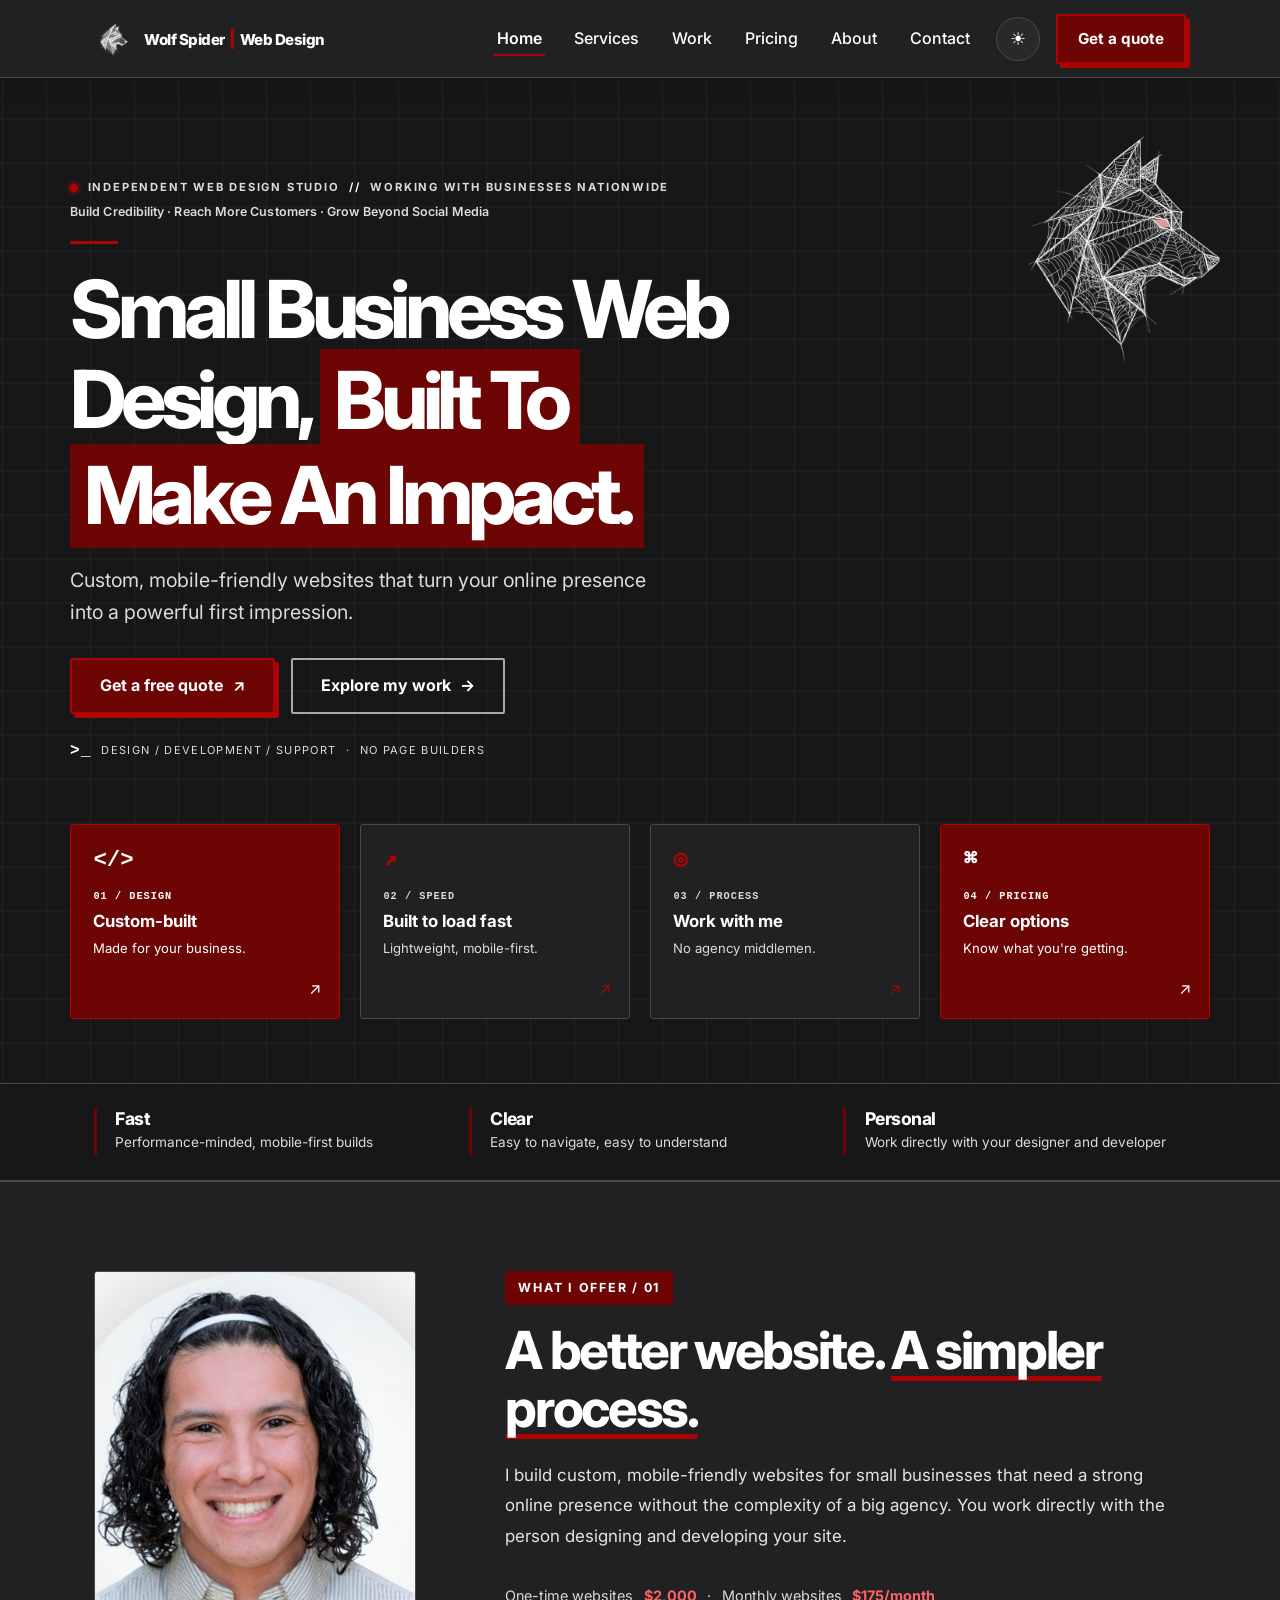
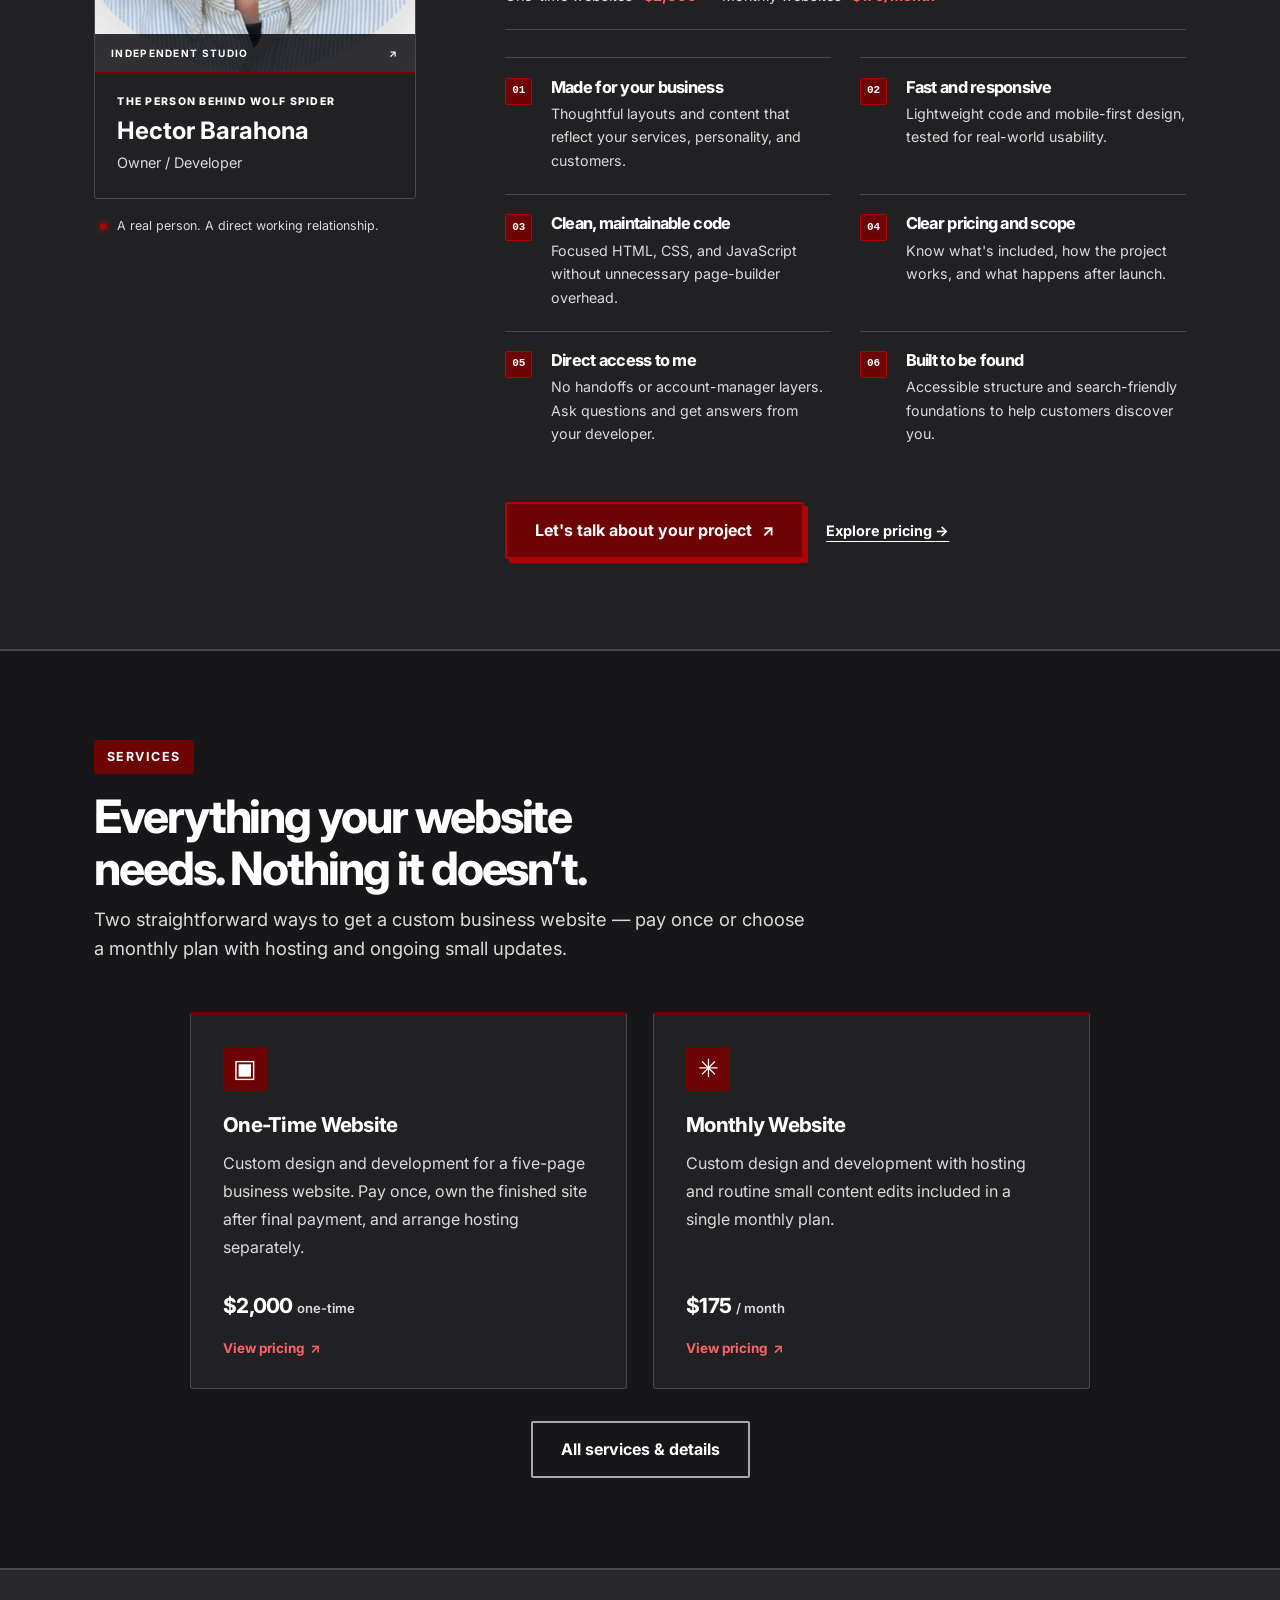
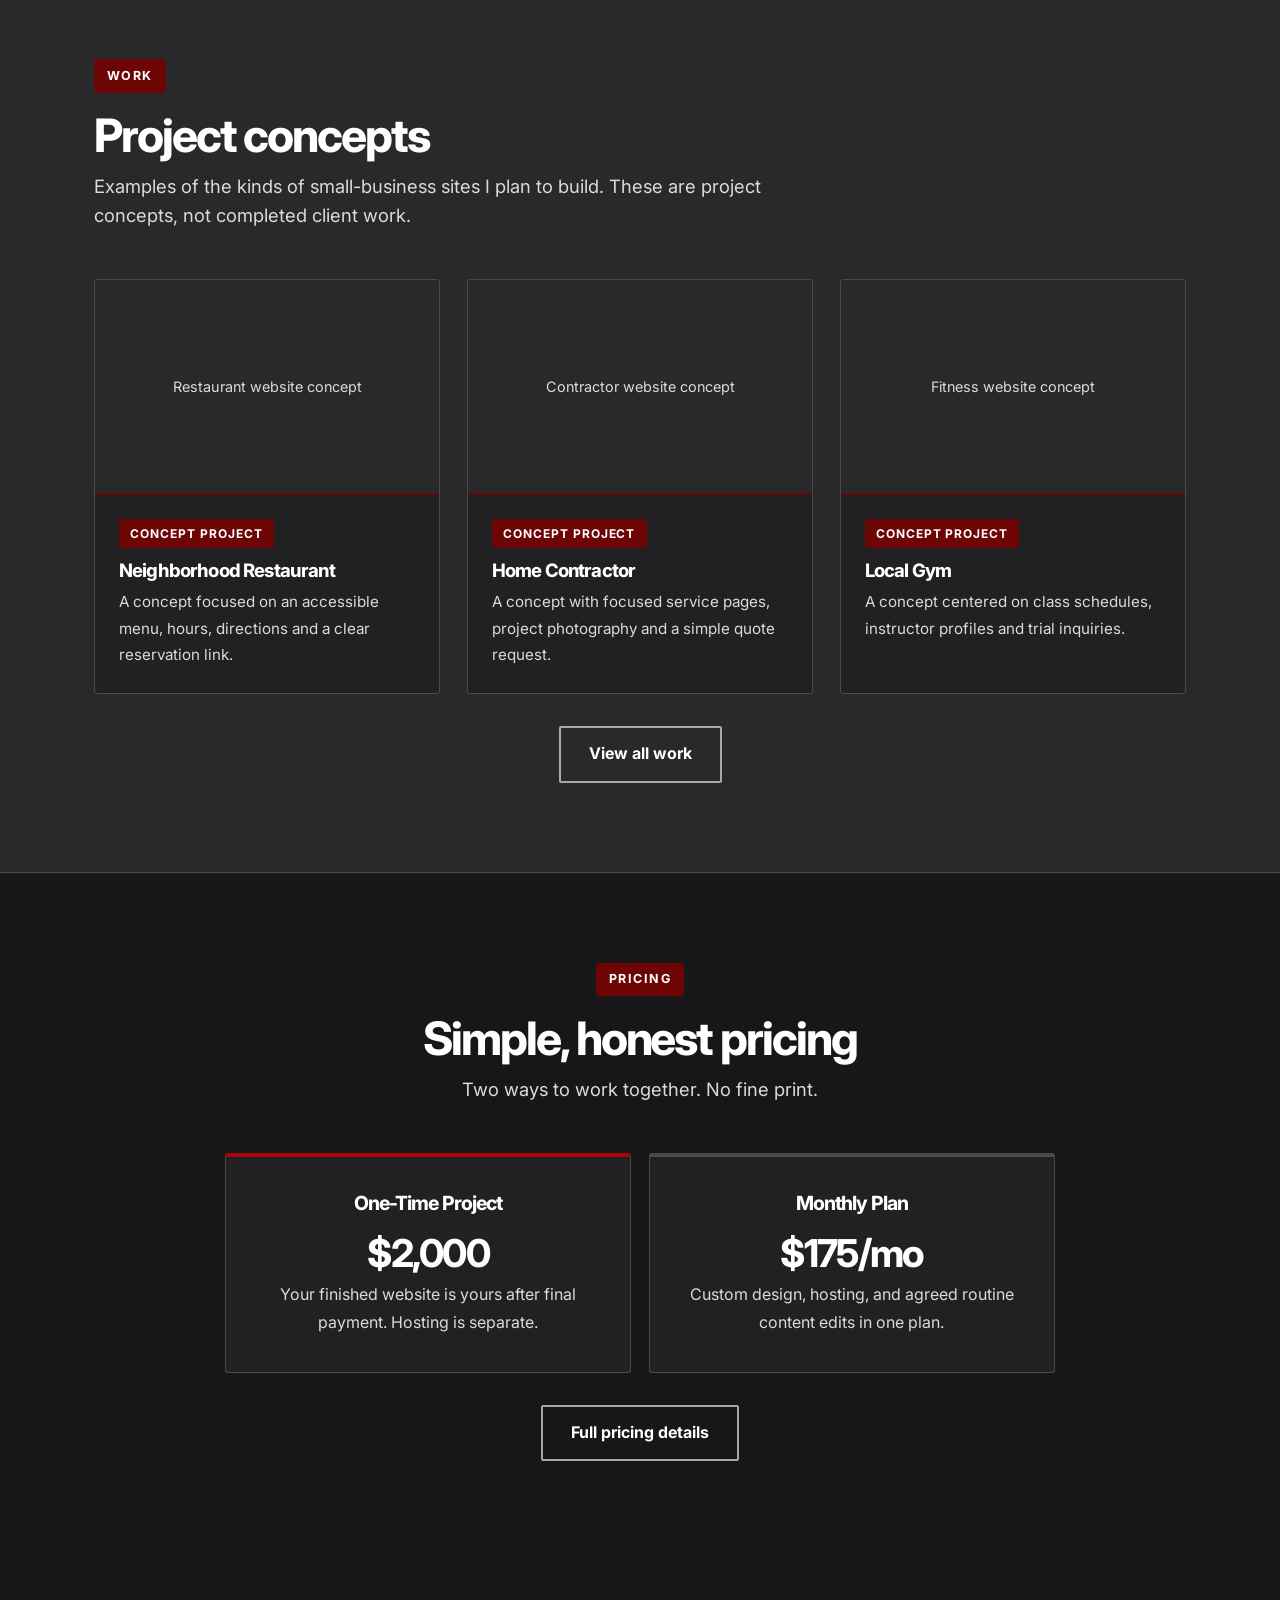
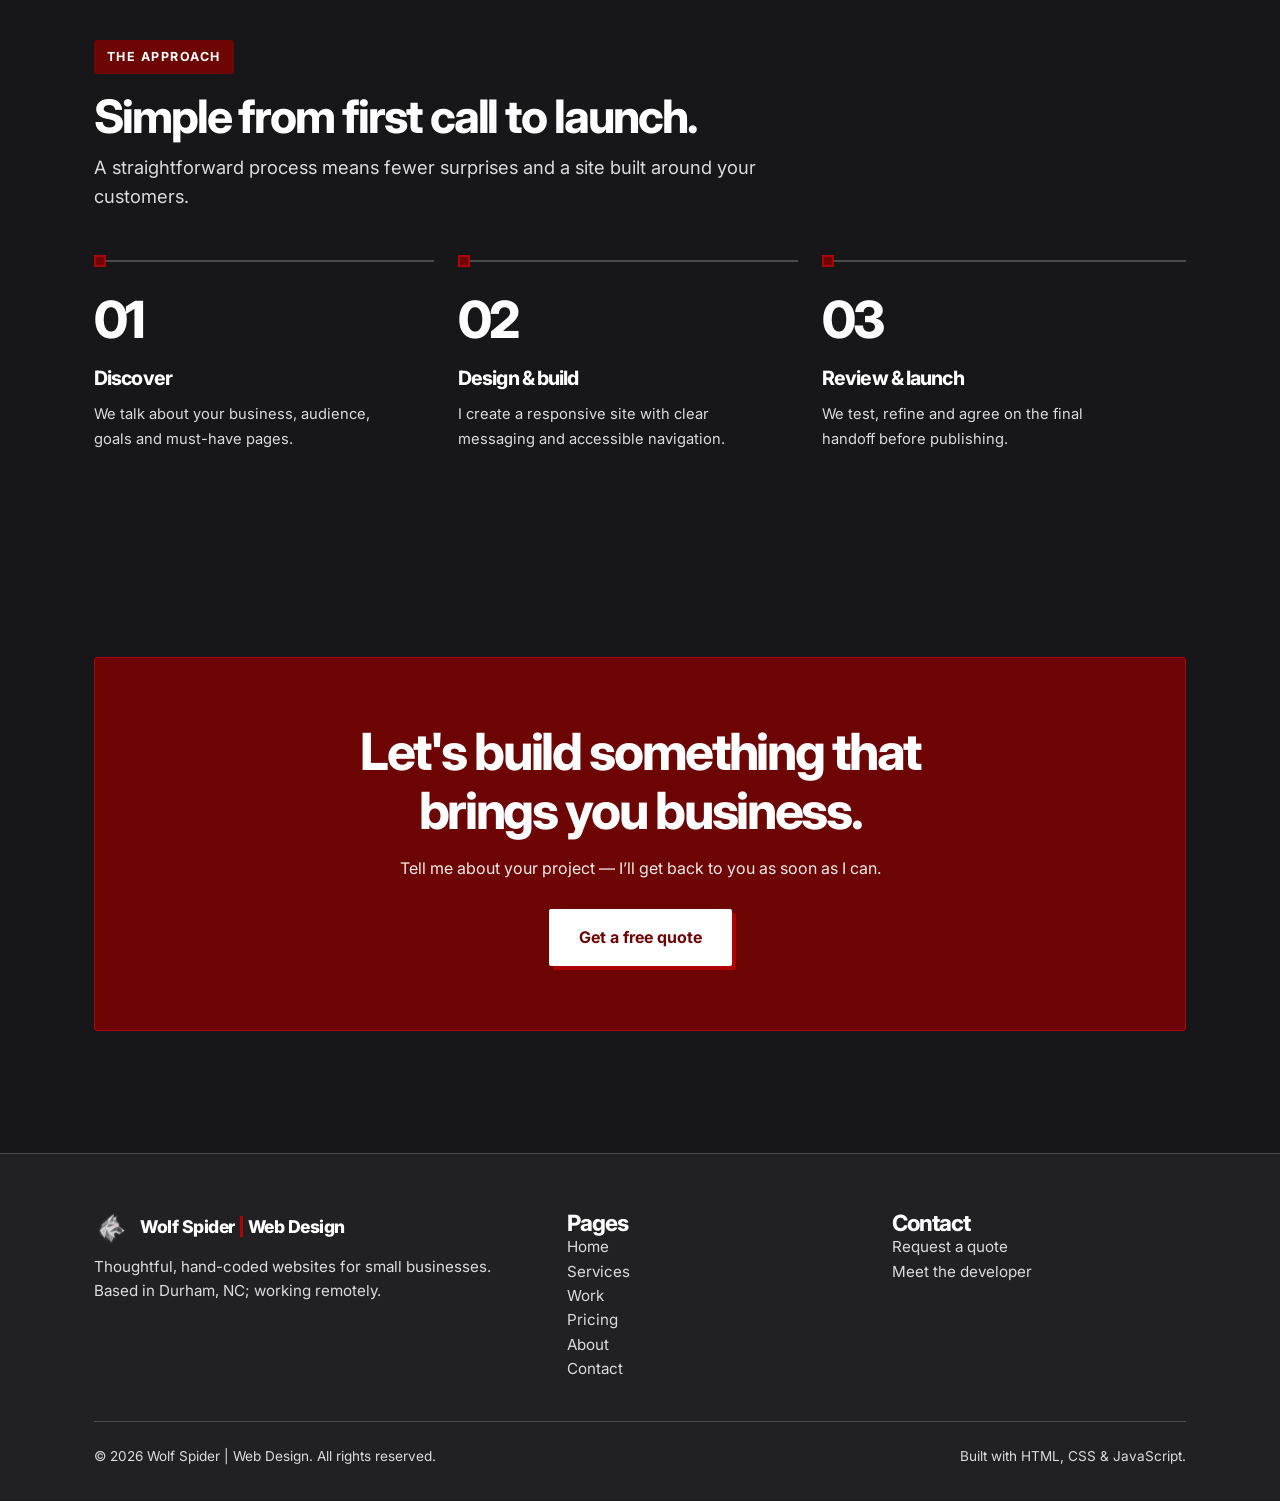
==== commit f69bfbe8: "Update website pricing, services, mobile styling, and content" ====
--- a/index.html
+++ b/index.html
@@ -5,7 +5,7 @@
   <meta name="viewport" content="width=device-width, initial-scale=1.0">
   <title>Wolf Spider | Web Design — Websites for Small Businesses</title>
   <meta name="description" content="Wolf Spider | Web Design builds fast, hand-coded websites for small businesses nationwide. No page builders, no bloat — just sites that bring you customers.">
-  <link rel="icon" type="image/png" href="assets/favicon.png">
+  <link rel="icon" type="image/png" href="assets/favicon.png?v=2">
   <link rel="stylesheet" href="styles.css">
   <script>
     // Set theme before paint: saved choice > system preference > dark default
@@ -120,7 +120,7 @@
           <span class="eyebrow">What I offer <span aria-hidden="true">/ 01</span></span>
           <h2 id="founder-offer-heading">A better website. <em>A simpler process.</em></h2>
           <p class="offer-intro">I build custom, mobile-friendly websites for small businesses that need a strong online presence without the complexity of a big agency. You work directly with the person designing and developing your site.</p>
-          <p class="offer-pricing">One-time websites from <strong>$1,200</strong> <span aria-hidden="true">·</span> Care plans from <strong>$150/month</strong></p>
+          <p class="offer-pricing">One-time websites <strong>$2,000</strong> <span aria-hidden="true">·</span> Monthly websites <strong>$175/month</strong></p>
           <div class="offer-benefits">
             <article class="offer-benefit"><span class="benefit-symbol" aria-hidden="true">01</span><div><h3>Made for your business</h3><p>Thoughtful layouts and content that reflect your services, personality, and customers.</p></div></article>
             <article class="offer-benefit"><span class="benefit-symbol" aria-hidden="true">02</span><div><h3>Fast and responsive</h3><p>Lightweight code and mobile-first design, tested for real-world usability.</p></div></article>
@@ -140,27 +140,23 @@
         <div class="section-head">
           <span class="eyebrow">Services</span>
           <h2>Everything your website needs. Nothing it doesn’t.</h2>
-          <p class="lead">From a brand-new site to a thoughtful redesign, I make it easier for customers to find you and take the next step.</p>
-        </div>
-        <div class="grid grid--3 service-grid service-grid--editorial">
-          <div class="card">
+          <p class="lead">Two straightforward ways to get a custom business website — pay once or choose a monthly plan with hosting and ongoing small updates.</p>
+        </div>
+        <div class="grid grid--2 service-grid service-grid--editorial service-grid--two">
+          <a class="card service-card-link" href="pricing.html" aria-label="View One-Time Website pricing and details">
             <span class="service-icon" aria-hidden="true">▣</span>
-            <h3>Custom Business Websites</h3>
-            <p>A sharp 5-page site for your business — Home, About, Services, Gallery, Contact. Everything a customer needs to choose you.</p>
-            <p class="price">from $1,200</p>
-          </div>
-          <div class="card">
-            <span class="service-icon" aria-hidden="true">↗</span>
-            <h3>Website Redesigns</h3>
-            <p>If your current site feels outdated or hard to navigate, I can redesign it with clearer pages and better mobile usability.</p>
-            <p class="price">from $900</p>
-          </div>
-          <div class="card">
+            <h3>One-Time Website</h3>
+            <p>Custom design and development for a five-page business website. Pay once, own the finished site after final payment, and arrange hosting separately.</p>
+            <p class="price">$2,000 <span class="service-price-unit">one-time</span></p>
+            <span class="service-card-link__action" aria-hidden="true">View pricing <span>↗</span></span>
+          </a>
+          <a class="card service-card-link" href="pricing.html" aria-label="View Monthly Website pricing and details">
             <span class="service-icon" aria-hidden="true">✳</span>
-            <h3>Care Plans &amp; Updates</h3>
-            <p>Ongoing updates, edits, and support after launch. You run your business; I keep the website handled.</p>
-            <p class="price">$150/mo</p>
-          </div>
+            <h3>Monthly Website</h3>
+            <p>Custom design and development with hosting and routine small content edits included in a single monthly plan.</p>
+            <p class="price">$175 <span class="service-price-unit">/ month</span></p>
+            <span class="service-card-link__action" aria-hidden="true">View pricing <span>↗</span></span>
+          </a>
         </div>
         <div class="text-center mt-2">
           <a class="btn btn-secondary" href="services.html">All services &amp; details</a>
@@ -219,13 +215,13 @@
         <div class="grid grid--2 pricing-compare">
           <div class="card text-center pricing-option">
             <h3>One-Time Project</h3>
-            <p class="price">$1,200 – $1,500</p>
-            <p>You own the finished site outright. Pay once, it's yours.</p>
+            <p class="price">$2,000</p>
+            <p>Your finished website is yours after final payment. Hosting is separate.</p>
           </div>
           <div class="card text-center pricing-option">
             <h3>Monthly Plan</h3>
-            <p class="price">$150/mo</p>
-            <p>Design, hosting, and unlimited small edits — one simple payment.</p>
+            <p class="price">$175/mo</p>
+            <p>Custom design, hosting, and agreed routine content edits in one plan.</p>
           </div>
         </div>
         <div class="text-center mt-2">
--- a/styles.css
+++ b/styles.css
@@ -1594,12 +1594,26 @@
   .site-header .nav .btn {margin:1rem 0 0;text-align:center;}
   .site-header .theme-toggle {margin-left:0;}
 }
+/* V32: Keep the complete Wolf Spider | Web Design wordmark on one line
+   on small phones without squeezing the hamburger or changing desktop layout. */
 @media (max-width: 480px) {
-  .site-header .wolf-brand {gap:.5rem;}
-  .site-header .wolf-logo-mark {width:36px;height:36px;}
-  .site-header .wolf-wordmark {display:flex;flex-direction:column;align-items:flex-start;gap:.1rem;font-size:.91rem;line-height:1.07;}
-  .site-header .wolf-wordmark .wolf-pipe {display:none;}
-  .site-header .wolf-wordmark .wolf-descriptor::before {content:"|";color:#ac0404;margin-right:.35rem;}
+  .site-header .container {padding-inline:clamp(.625rem,3vw,1rem);gap:.45rem;}
+  .site-header .wolf-brand {gap:.4rem;min-width:0;flex:1 1 auto;}
+  .site-header .wolf-logo-mark {width:36px;height:36px;flex:0 0 36px;}
+  .site-header .wolf-wordmark {
+    display:inline-flex;
+    flex-direction:row;
+    align-items:baseline;
+    flex-wrap:nowrap;
+    white-space:nowrap;
+    gap:.18rem;
+    font-size:clamp(.79rem,3.15vw,.94rem);
+    letter-spacing:-.035em;
+    line-height:1.15;
+  }
+  .site-header .wolf-wordmark .wolf-pipe {display:inline;font-size:1.08em;}
+  .site-header .wolf-wordmark .wolf-descriptor::before {content:none;}
+  .site-header .nav-toggle {width:40px;height:40px;flex:0 0 40px;}
 }
 
 
@@ -1698,3 +1712,112 @@
   .home-v18 .hero-web-art { width: 116px; margin-top: 1.2rem; }
   .site-subpage .page-hero__aside .contact-web-art { width: 116px; margin-top: 1rem; }
 }
+
+
+/* ==============================================================
+   V28 — Two website offerings & accessible pricing comparison
+   Existing Wolf Spider branding, hero art and dark/light design stay.
+   ============================================================== */
+.home-v18 .service-grid--editorial.service-grid--two {
+  grid-template-columns: repeat(2, minmax(0, 1fr));
+  max-width: 900px;
+  margin-inline: auto;
+}
+.home-v18 .service-grid--two .card { min-width: 0; }
+.home-v18 .service-grid--two .service-price-unit {
+  color: var(--muted); font: 600 .82rem var(--font-sans); letter-spacing: 0;
+}
+.site-subpage .service-plan-note {
+  font-size: .88rem; line-height: 1.65; color: var(--muted);
+  border-left: 3px solid var(--red-stroke); padding-left: .85rem;
+  margin: 0 0 1.3rem;
+}
+/* Pricing cards: deliberate, readable distinctions, not promises of unlimited support. */
+.site-subpage .pricing-layout--comparison {
+  grid-template-columns: repeat(2, minmax(0, 1fr));
+  max-width: 1040px; align-items: stretch;
+}
+.site-subpage .pricing-package {
+  border-top: 4px solid var(--dark-grey-stroke);
+  padding: clamp(1.3rem, 3vw, 2.5rem);
+  min-width: 0;
+}
+.site-subpage .pricing-package--monthly {border-top-color: var(--bright-red-stroke);}
+.site-subpage .pricing-package h3 {font-size: clamp(1.7rem, 2.3vw, 2.25rem);margin: .4rem 0 .7rem;}
+.site-subpage .pricing-package .pricing-panel__desc {margin-bottom: 1.5rem;min-height: 4.3em;}
+.site-subpage .pricing-package__price {
+  display: flex; flex-wrap: wrap; align-items: baseline; gap: .55rem;
+  font: 800 clamp(2.7rem, 4vw, 3.7rem)/1.15 var(--font-display, var(--font-sans));
+  letter-spacing: -.055em; color: var(--text); margin-top: .25rem;
+}
+.site-subpage .pricing-package__price span {font: 650 .89rem var(--font-sans);letter-spacing:0;color:var(--muted);}
+.site-subpage .pricing-package__subline {font-size: .82rem;font-weight: 650;color: var(--muted);margin: .4rem 0 1.7rem;}
+.site-subpage .pricing-package__list-label {
+  font: 800 .73rem/1.4 var(--font-sans);letter-spacing: .12em;
+  color: var(--text); padding-top: 1.4rem; border-top: 1px solid var(--border);
+  margin: 0 0 .6rem; width:100%;
+}
+.site-subpage .pricing-package__features {list-style:none;padding:0;margin:0 0 1.5rem;width:100%;}
+.site-subpage .pricing-package__features .package-feature {
+  display:flex;align-items:center;gap: .75rem;
+  border-bottom: 1px solid var(--border);
+  padding:.8rem 0; font-size:.92rem;line-height:1.45;color: var(--text);
+}
+.site-subpage .pricing-package__features .package-feature:last-child {border-bottom:0;}
+.site-subpage .package-feature__icon {
+  width: 21px;height:21px; flex:0 0 21px; display:inline-grid;place-items:center;
+  border-radius:50%; position:relative;
+}
+.site-subpage .package-feature--included .package-feature__icon {
+  background: #6e0505; border: 1px solid #ac0404; color:#fff;
+}
+.site-subpage .package-feature--included .package-feature__icon::before {
+  content:"✓"; font:800 14px/1 var(--font-sans); color:#fff;
+}
+.site-subpage .package-feature--excluded {color:var(--muted);}
+.site-subpage .package-feature--excluded .package-feature__icon {
+  border: 2px solid var(--muted);opacity: .75;
+}
+.site-subpage .package-feature--excluded .package-feature__icon::before {
+  content:"";position:absolute;top:8px;left:2px;width:13px;height:2px;
+  background:var(--muted);transform:rotate(-45deg);border-radius:2px;
+}
+.site-subpage .pricing-package__note {color:var(--muted);font-size:.84rem;line-height:1.65;margin:0 0 1.6rem;}
+.site-subpage .pricing-package>.btn {width:100%;min-height:48px;text-align:center;white-space:normal;}
+.sr-only {
+  position:absolute!important;width:1px;height:1px;padding:0;margin:-1px;
+  overflow:hidden;clip:rect(0,0,0,0);white-space:nowrap;border:0;
+}
+@media(max-width:800px) {
+  .site-subpage .pricing-layout--comparison {grid-template-columns:1fr;max-width:580px;}
+}
+@media(max-width:640px) {
+  .home-v18 .service-grid--editorial.service-grid--two {grid-template-columns:1fr;max-width:560px;}
+  .site-subpage .pricing-package .pricing-panel__desc {min-height:0;}
+}
+
+
+/* V29 — Homepage service cards link to Pricing; highlight offer figures. */
+.home-v18 .service-grid--two a.service-card-link,
+.home-v18 .service-grid--two a.service-card-link:hover {
+  color: var(--text);
+  text-decoration: none;
+}
+.home-v18 .service-grid--two .service-card-link__action {
+  display: inline-flex;
+  align-items: center;
+  gap: .35rem;
+  margin-top: 1.15rem;
+  width: fit-content;
+  font: 700 .84rem var(--font-sans);
+  color: #ac0404;
+}
+.home-v18 .service-grid--two a.service-card-link:hover .service-card-link__action,
+.home-v18 .service-grid--two a.service-card-link:focus-visible .service-card-link__action {
+  text-decoration: underline;
+  text-underline-offset: .25em;
+}
+/* Brand-red highlight in light mode; brighter red retains contrast in dark mode. */
+.home-v18 .offer-pricing strong { color: #ac0404; }
+[data-theme="dark"] .home-v18 .offer-pricing strong,
+[data-theme="dark"] .home-v18 .service-grid--two .service-card-link__action { color: #ff6262; }
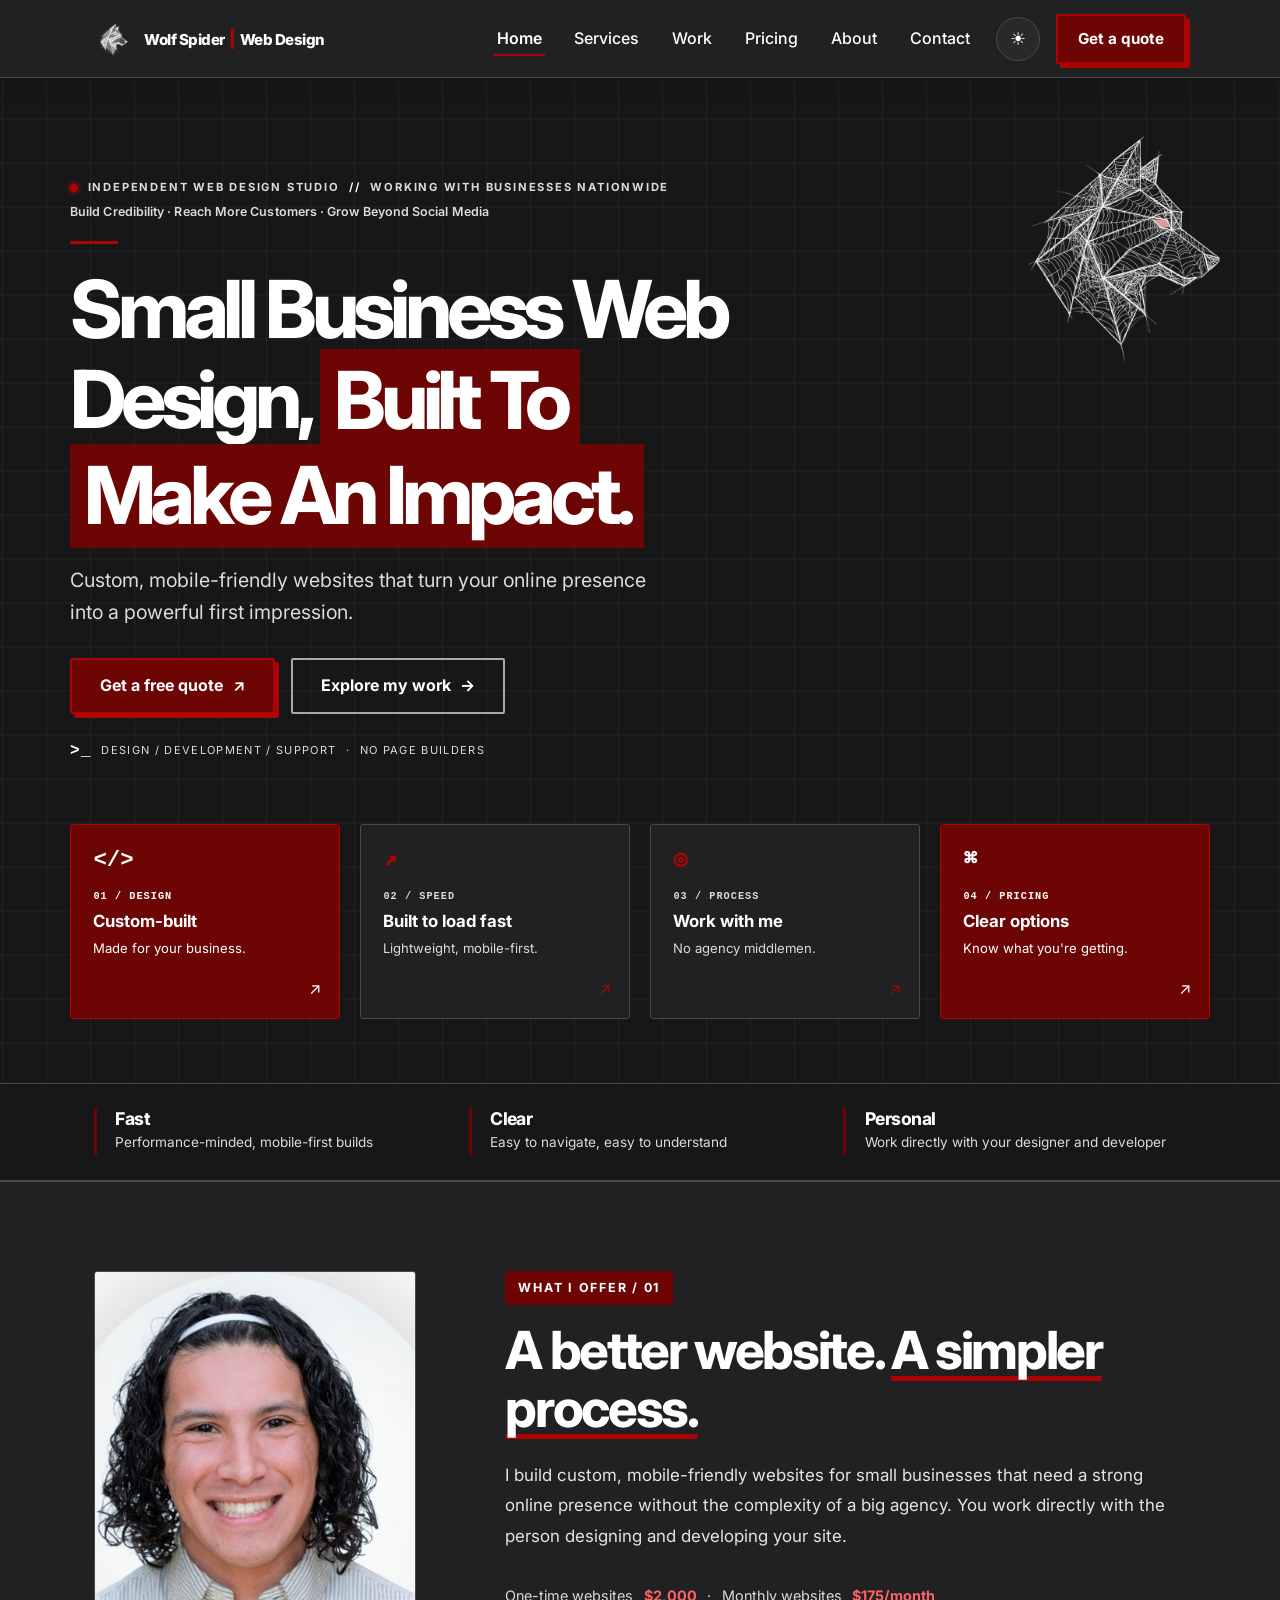
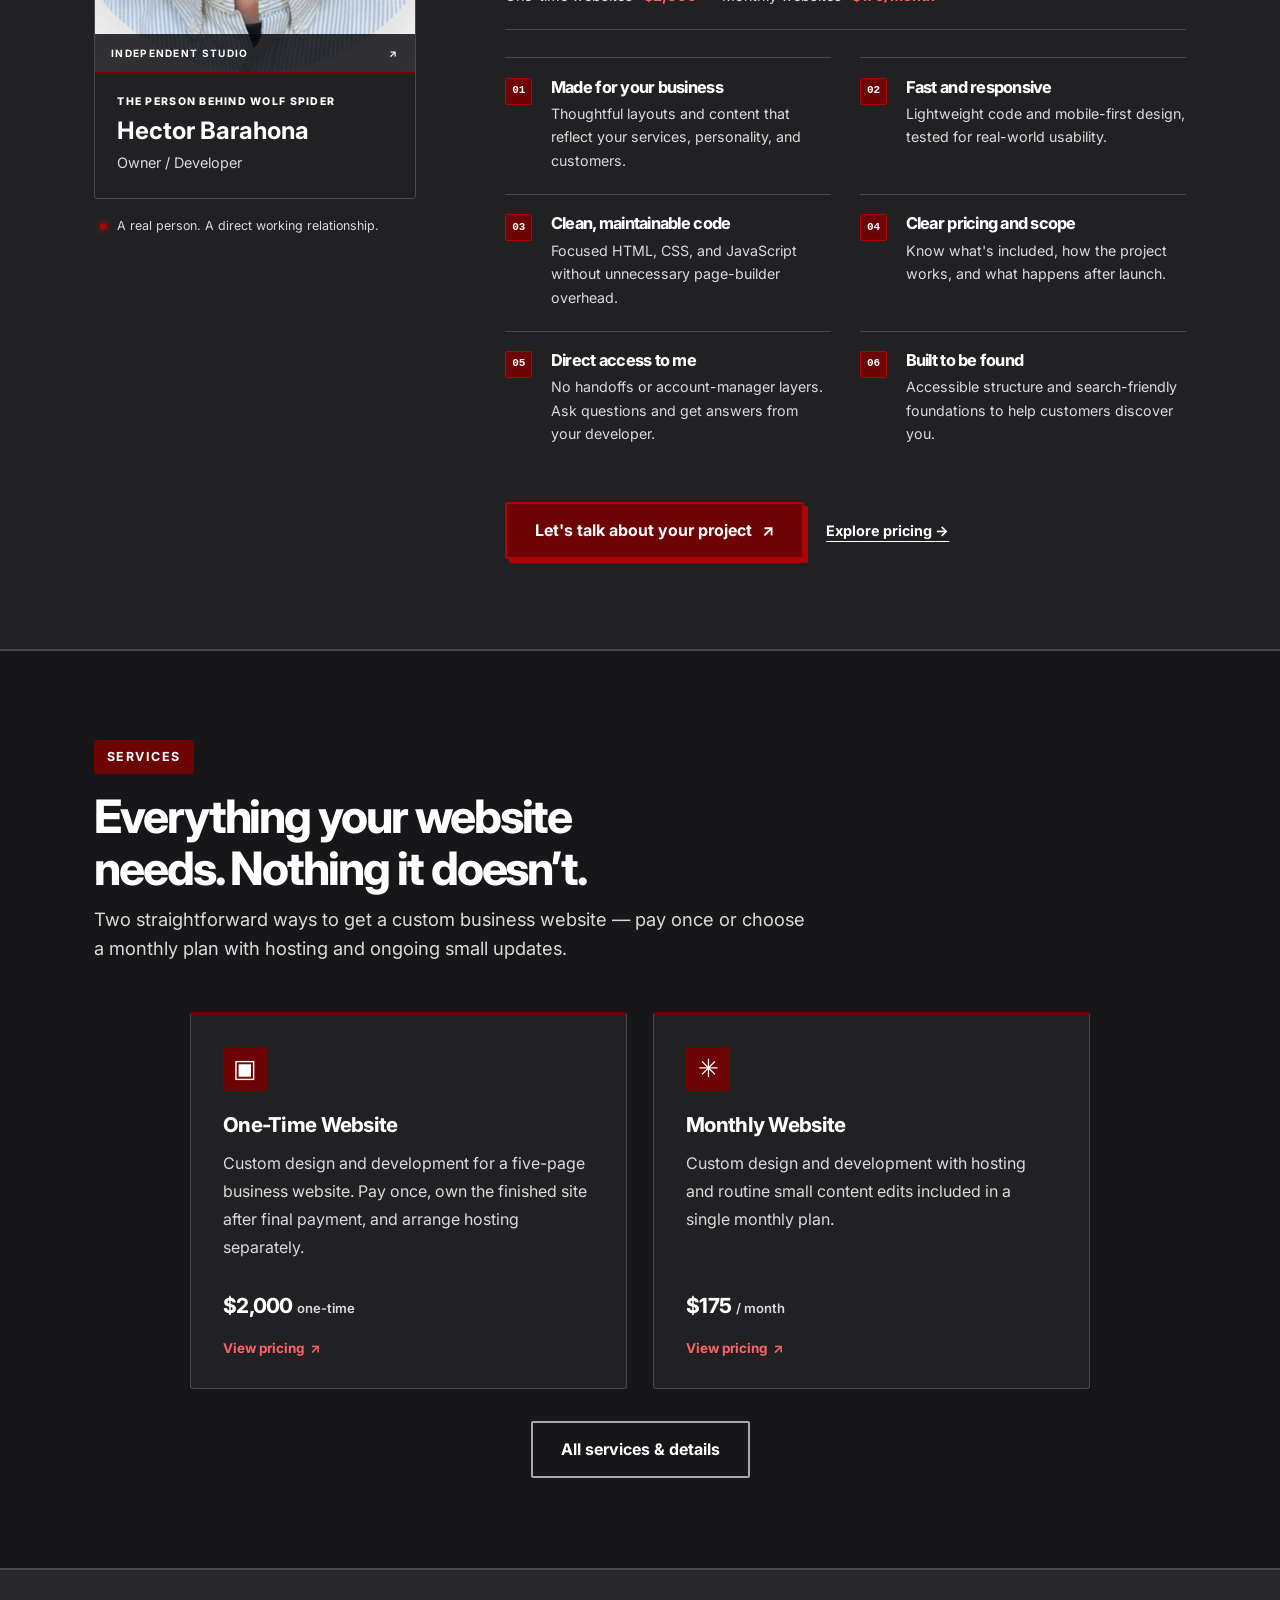
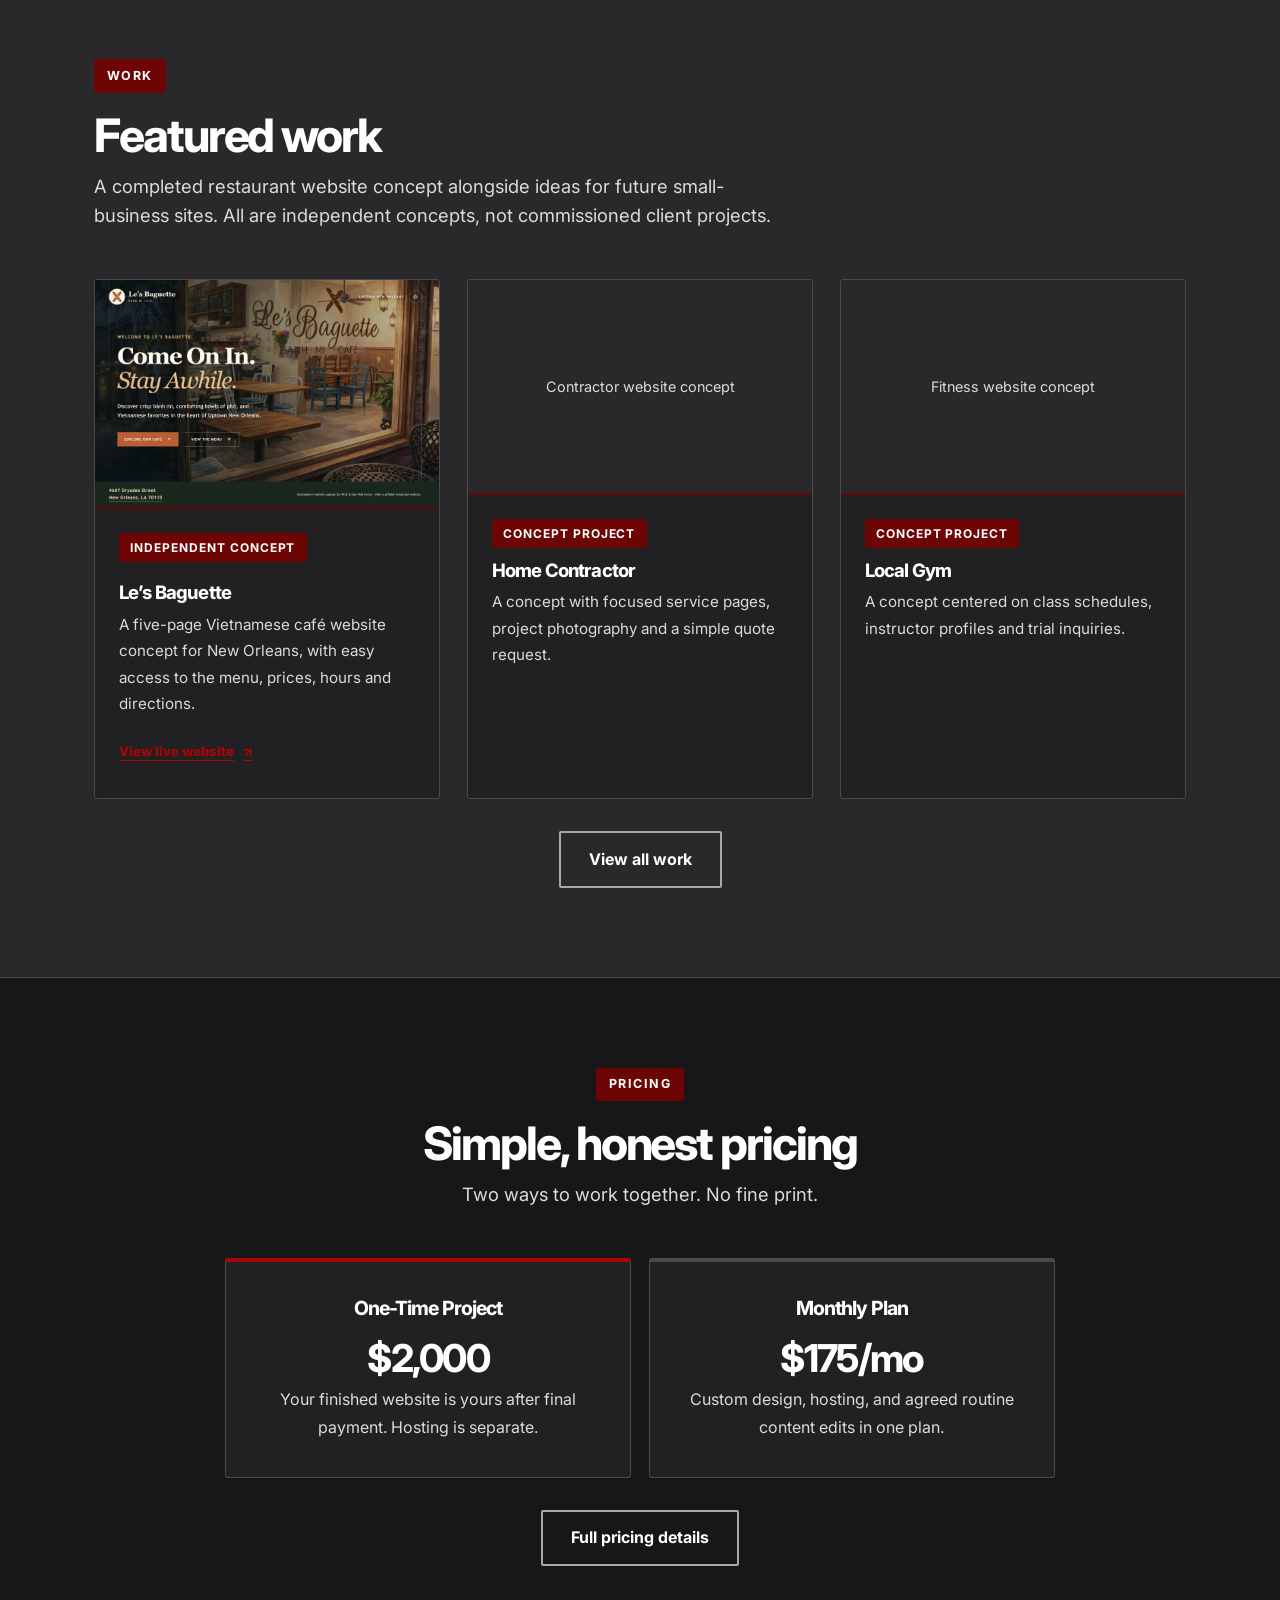
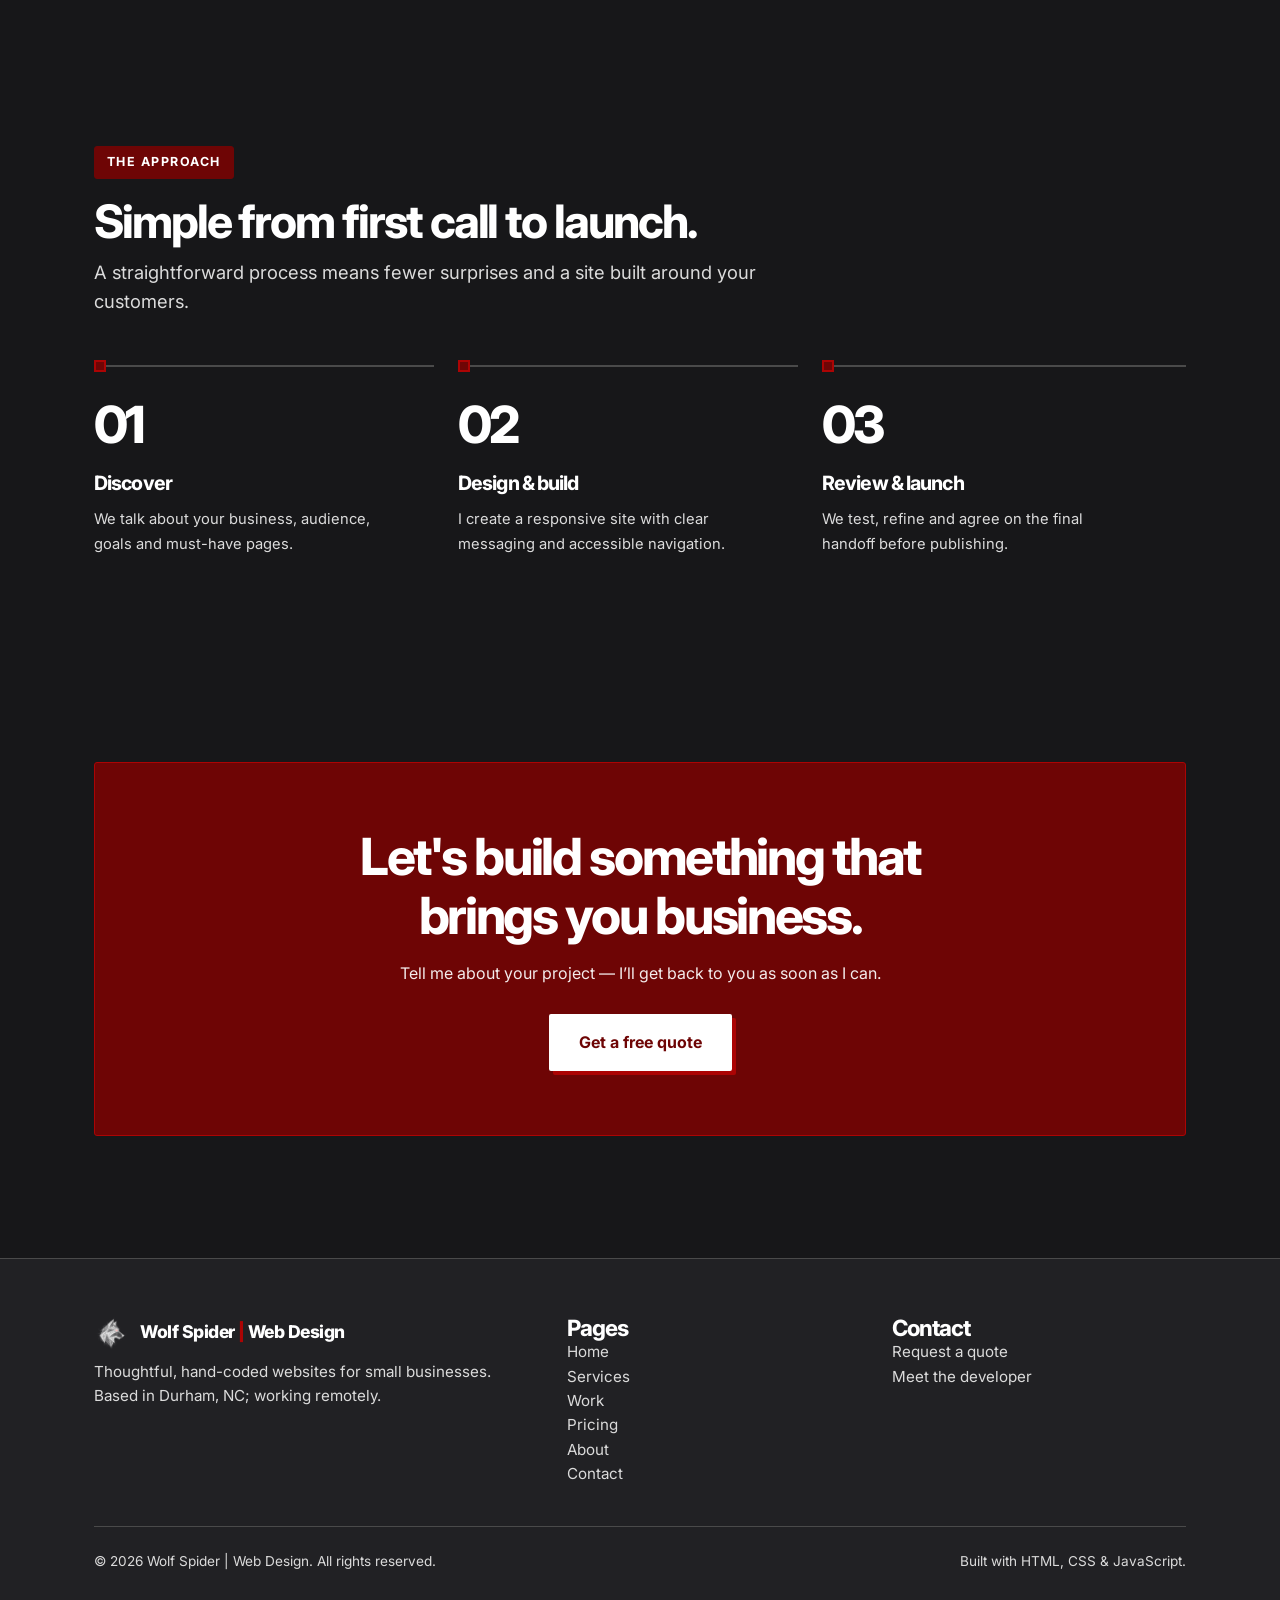
==== commit 04fbdddf: "Feature Le's Baguette on homepage and Work page" ====
--- a/index.html
+++ b/index.html
@@ -7,6 +7,7 @@
   <meta name="description" content="Wolf Spider | Web Design builds fast, hand-coded websites for small businesses nationwide. No page builders, no bloat — just sites that bring you customers.">
   <link rel="icon" type="image/png" href="assets/favicon.png?v=2">
   <link rel="stylesheet" href="styles.css">
+  <link rel="stylesheet" href="work-additions.css">
   <script>
     // Set theme before paint: saved choice > system preference > dark default
     (function () {
@@ -169,16 +170,19 @@
       <div class="container">
         <div class="section-head">
           <span class="eyebrow">Work</span>
-          <h2>Project concepts</h2>
-          <p class="lead">Examples of the kinds of small-business sites I plan to build. These are project concepts, not completed client work.</p>
+          <h2>Featured work</h2>
+          <p class="lead">A completed restaurant website concept alongside ideas for future small-business sites. All are independent concepts, not commissioned client projects.</p>
         </div>
         <div class="grid grid--3">
-          <article class="work-card">
-            <div class="work-media">Restaurant website concept</div>
+          <article class="work-card work-card--les-baguette">
+            <a class="work-media work-media--les-baguette" href="https://les-baguette-website.vercel.app/" target="_blank" rel="noopener noreferrer" aria-label="View the live Le’s Baguette website">
+              <img src="assets/les-baguette-preview.png" width="1809" height="1196" loading="lazy" decoding="async" alt="Screenshot of the Le’s Baguette Vietnamese café website welcome page">
+            </a>
             <div class="work-body">
-              <span class="badge">Concept project</span>
-              <h3>Neighborhood Restaurant</h3>
-              <p>A concept focused on an accessible menu, hours, directions and a clear reservation link.</p>
+              <span class="badge">Independent concept</span>
+              <h3>Le’s Baguette</h3>
+              <p>A five-page Vietnamese café website concept for New Orleans, with easy access to the menu, prices, hours and directions.</p>
+              <a class="work-card__cta" href="https://les-baguette-website.vercel.app/" target="_blank" rel="noopener noreferrer">View live website <span aria-hidden="true">↗</span></a>
             </div>
           </article>
           <article class="work-card">
--- a/work-additions.css
+++ b/work-additions.css
@@ -0,0 +1,136 @@
+/* Le’s Baguette portfolio screenshot — full image, no text overlays.
+   Loaded after the site's existing styles.css. Scoped to the Work page.
+*/
+.subpage--work .portfolio-feature__visual.portfolio-feature__visual--les-baguette {
+  min-height: 0;
+  padding: 0;
+  display: flex;
+  flex-direction: column;
+  align-items: stretch;
+  justify-content: center;
+  background: #171719;
+  overflow: hidden;
+  isolation: auto;
+}
+
+/* Remove the former dark gradient that covered the screenshot. */
+.subpage--work .portfolio-feature__visual--les-baguette::after {
+  content: none;
+}
+
+.subpage--work .portfolio-feature__visual--les-baguette .portfolio-preview-link {
+  display: block;
+  width: 100%;
+  line-height: 0;
+  overflow: hidden;
+  text-decoration: none;
+}
+
+/* The attached screenshot is 1809 × 1196: retain all of it at any card width. */
+.subpage--work .portfolio-feature__visual--les-baguette .portfolio-feature__photo {
+  position: static;
+  inset: auto;
+  display: block;
+  width: 100%;
+  height: auto;
+  max-width: 100%;
+  aspect-ratio: 1809 / 1196;
+  object-fit: contain;
+  object-position: center;
+  transform: none;
+}
+
+/* All extra portfolio text is outside the screenshot. */
+.subpage--work .portfolio-feature__visual--les-baguette .portfolio-preview-meta {
+  display: flex;
+  align-items: center;
+  justify-content: space-between;
+  flex-wrap: wrap;
+  gap: .45rem 1rem;
+  padding: .9rem 1.1rem;
+  background: #171719;
+  color: #e3e3e5;
+  border-top: 1px solid #38383d;
+  font-size: .63rem;
+  font-weight: 800;
+  line-height: 1.5;
+  letter-spacing: .1em;
+}
+
+.subpage--work .portfolio-feature__visual--les-baguette .portfolio-preview-link:focus-visible {
+  outline: 3px solid #d54f4f;
+  outline-offset: -3px;
+}
+
+.subpage--work .portfolio-feature__link {
+  margin: .15rem 0 1rem;
+}
+
+.subpage--work .portfolio-feature__disclaimer {
+  color: var(--muted);
+  line-height: 1.5;
+  font-size: .72rem;
+  letter-spacing: .01em;
+}
+
+@media (max-width: 48rem) {
+  .subpage--work .portfolio-feature__visual.portfolio-feature__visual--les-baguette {
+    min-height: 0;
+  }
+  .subpage--work .portfolio-feature__visual--les-baguette .portfolio-preview-meta {
+    padding: .8rem 1rem;
+  }
+}
+
+/* Homepage Work cards — Le's Baguette. Preserve the complete screenshot
+   (no cover cropping, no gradient overlay, no text on the image). */
+.home-v18 .work-card--les-baguette .work-media--les-baguette {
+  aspect-ratio: auto;
+  display: block;
+  width: 100%;
+  height: auto;
+  min-height: 0;
+  padding: 0;
+  line-height: 0;
+  overflow: hidden;
+  text-decoration: none;
+  background: var(--surface-2);
+}
+.home-v18 .work-card--les-baguette .work-media--les-baguette img {
+  display: block;
+  width: 100%;
+  max-width: 100%;
+  height: auto;
+  aspect-ratio: 1809 / 1196;
+  object-fit: contain;
+  object-position: center;
+  transform: none;
+}
+.home-v18 .work-card--les-baguette .work-media--les-baguette:focus-visible,
+.home-v18 .work-card--les-baguette .work-card__cta:focus-visible {
+  outline: 3px solid var(--accent);
+  outline-offset: -3px;
+}
+.home-v18 .work-card--les-baguette .work-body {
+  display: flex;
+  flex-direction: column;
+  align-items: flex-start;
+  gap: .5rem;
+}
+.home-v18 .work-card--les-baguette .work-body h3,
+.home-v18 .work-card--les-baguette .work-body p { margin-bottom: 0; }
+.home-v18 .work-card--les-baguette .work-card__cta {
+  display: inline-flex;
+  align-items: center;
+  gap: .55rem;
+  min-height: 44px;
+  margin-top: .25rem;
+  font-size: .82rem;
+  font-weight: 800;
+  text-decoration: underline;
+  text-underline-offset: 4px;
+  color: var(--accent);
+}
+.home-v18 .work-card--les-baguette .work-card__cta:hover {
+  text-decoration-thickness: 2px;
+}
